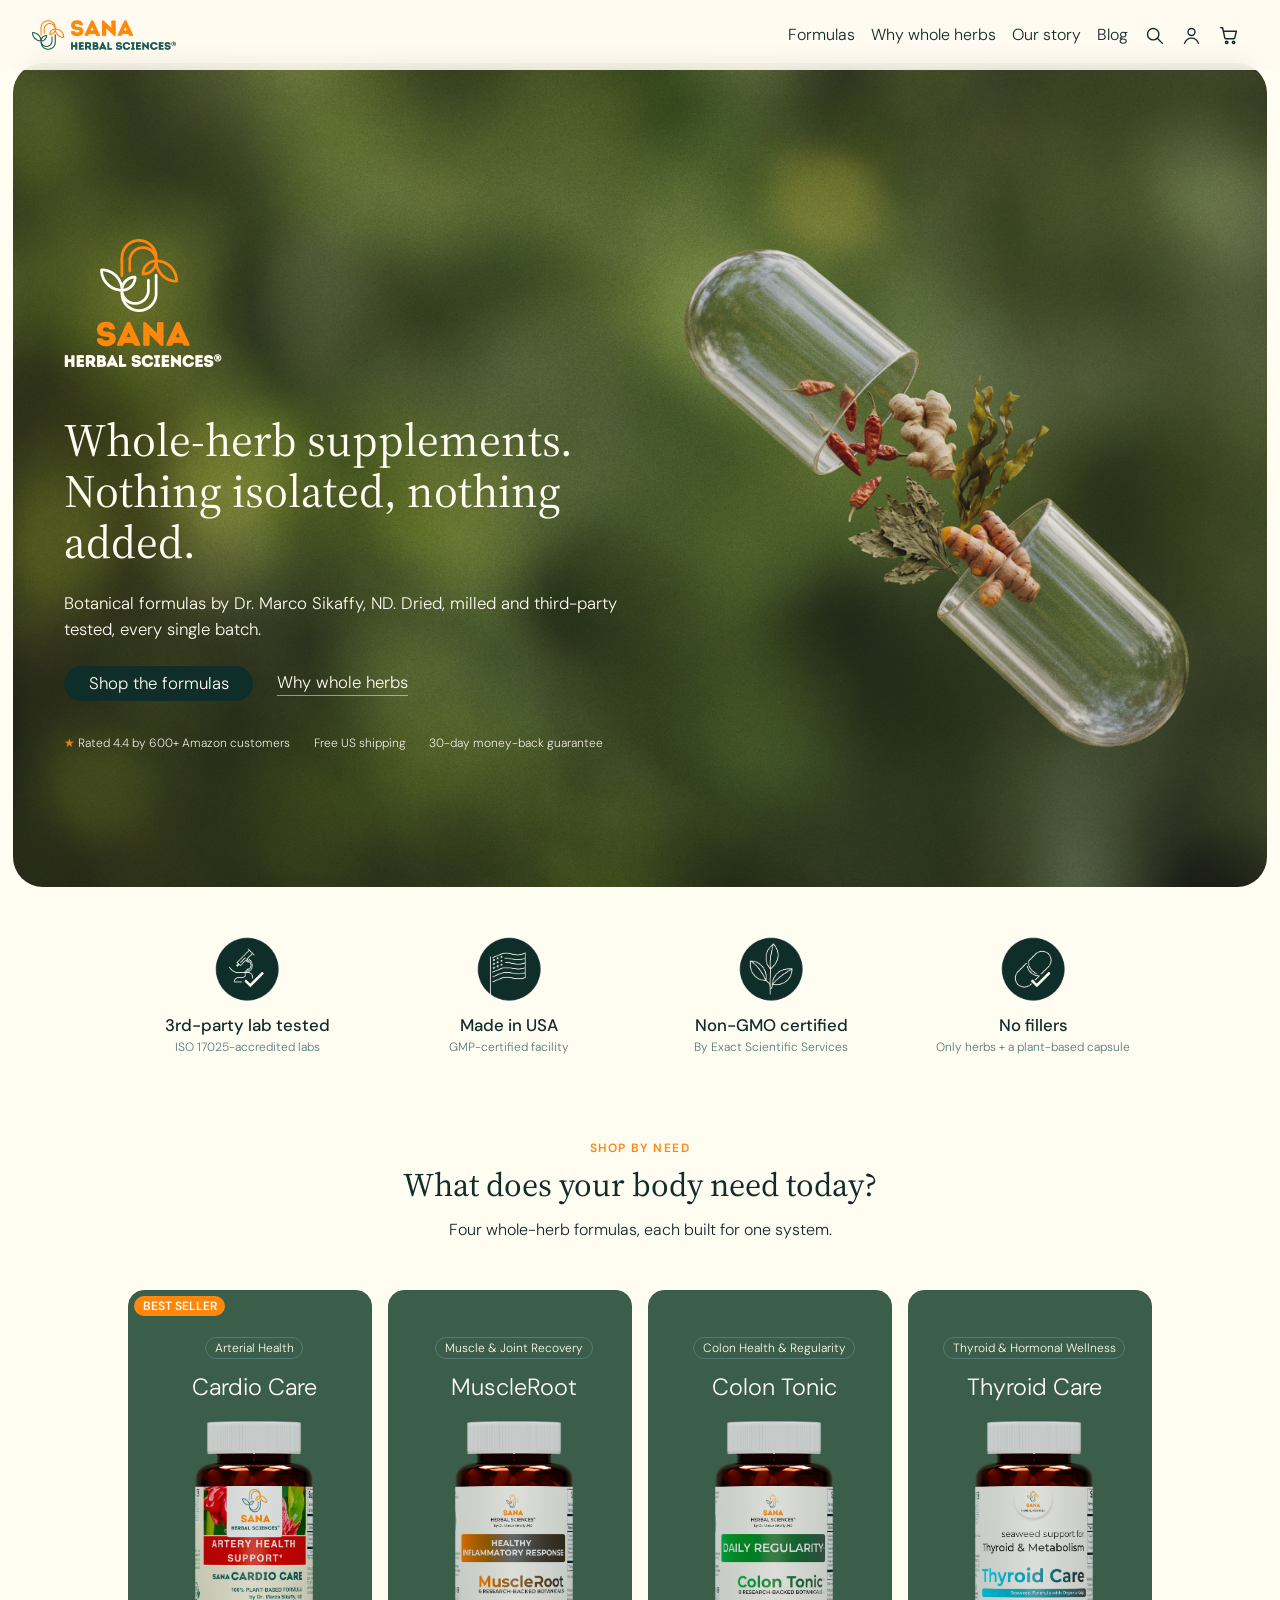
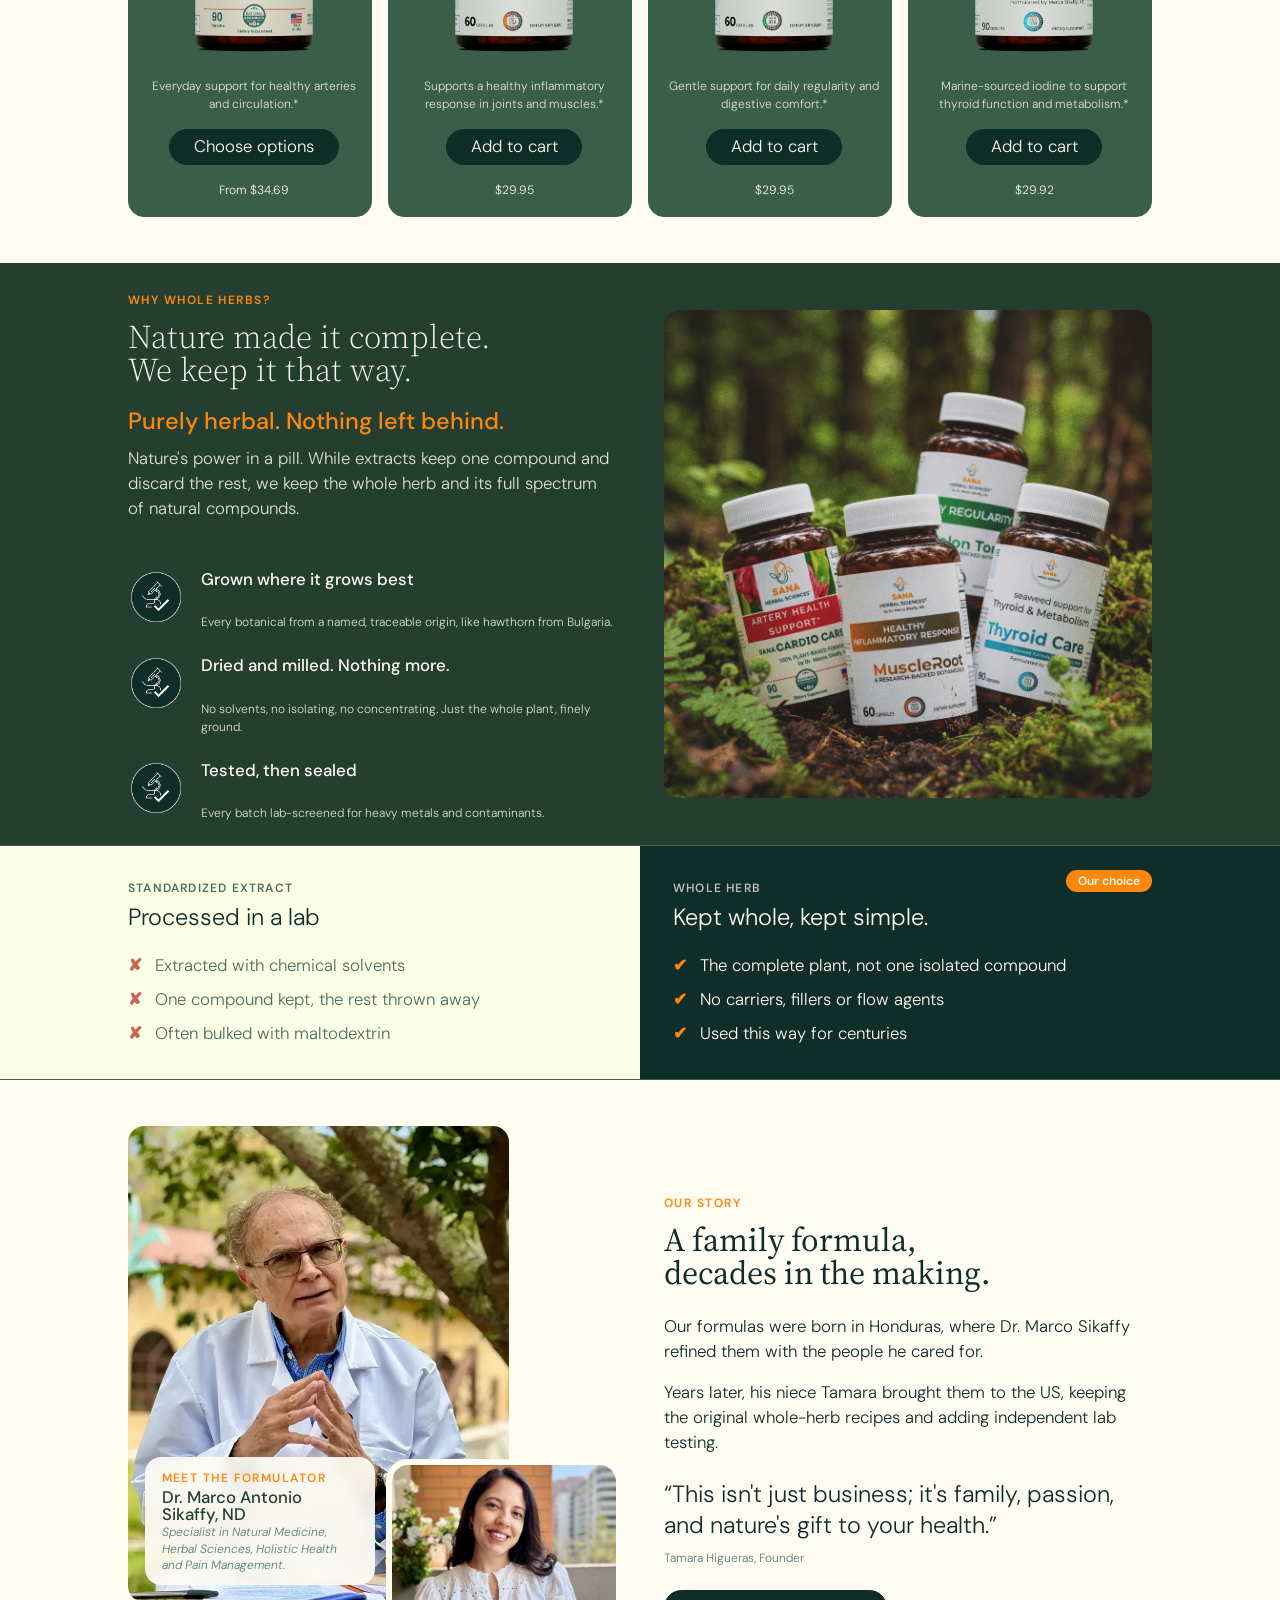
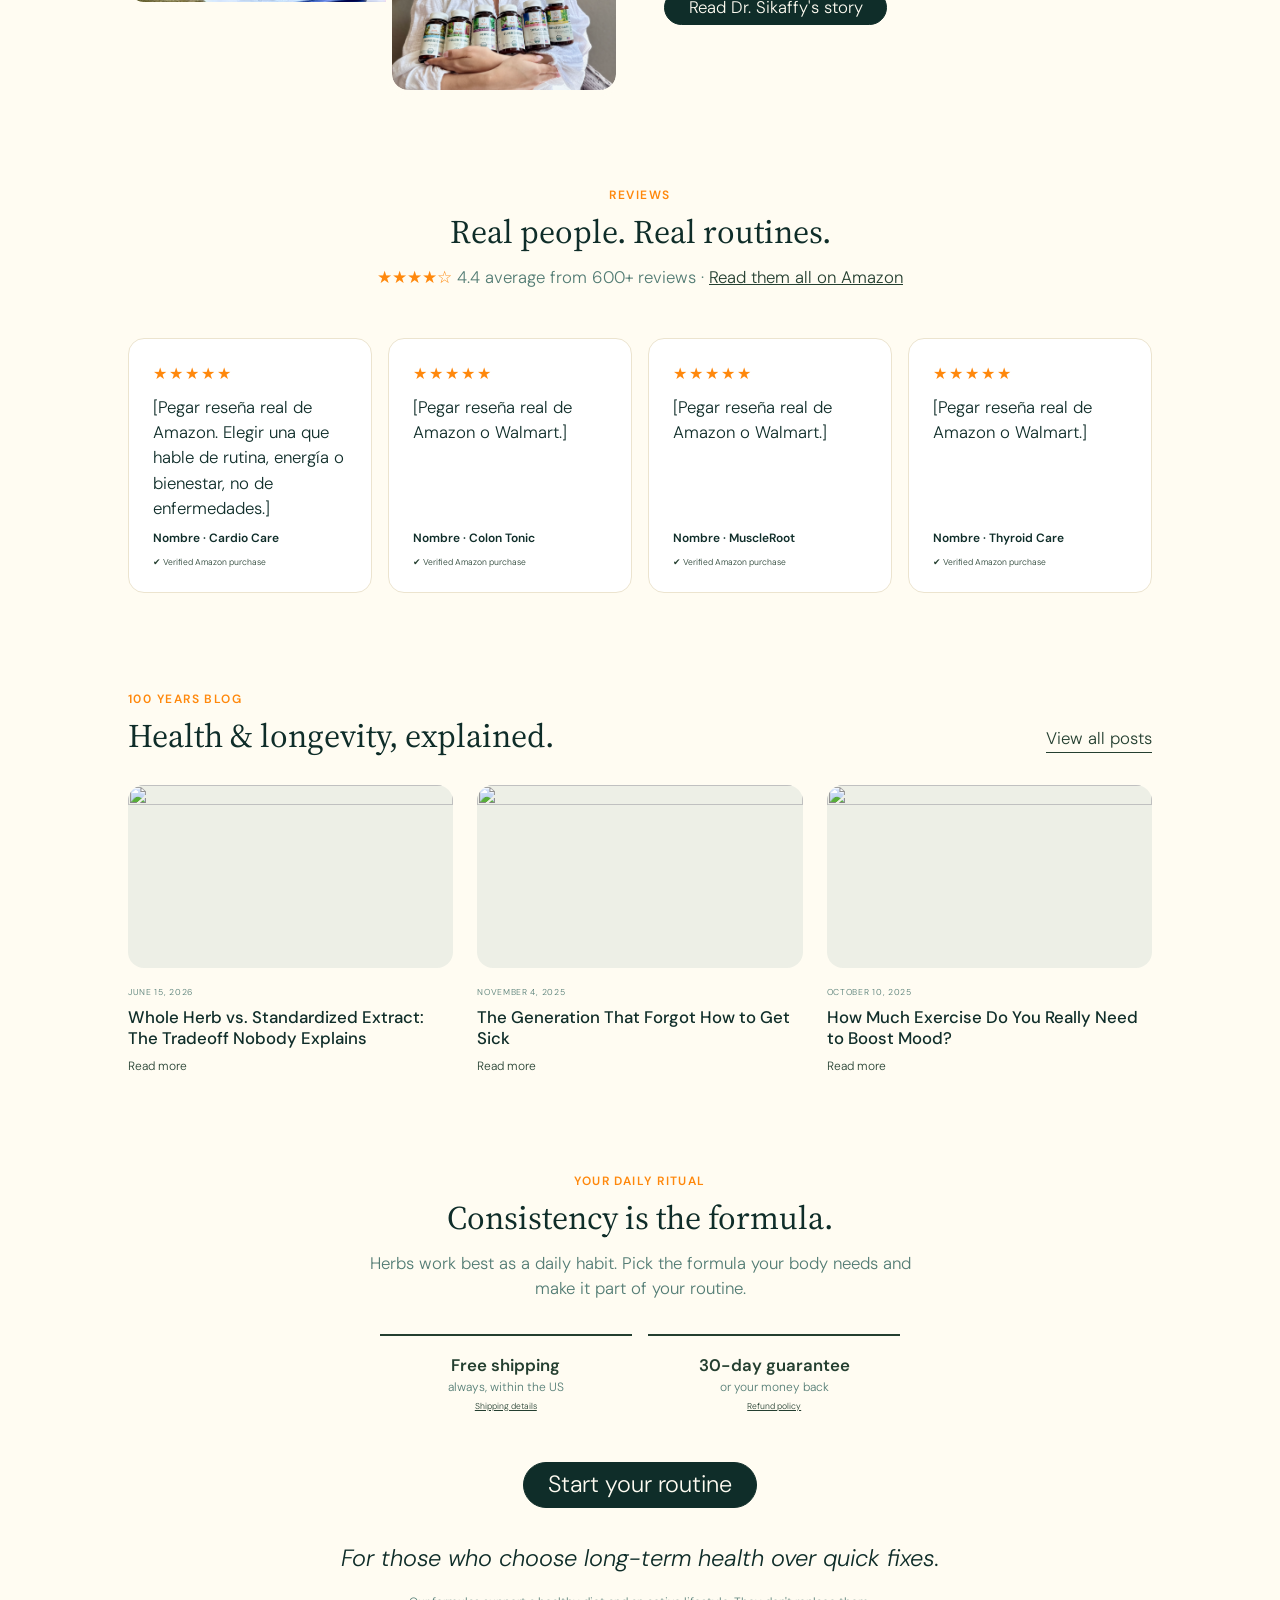
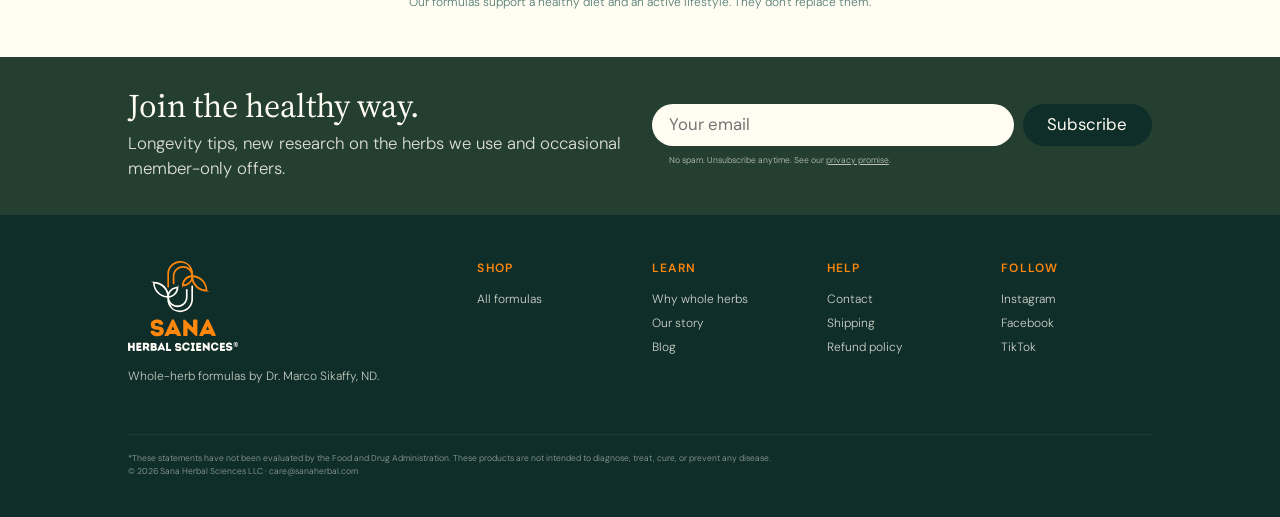
==== index.html @ 9c6b3a0d "Maqueta del home de Sana Herbal Sciences Co-Authored-By: Claude Opus 5.5 <noreply@anthropic.com>" ====
<!doctype html>
<html lang="en">
  <head>
    <meta charset="utf-8" />
    <meta name="viewport" content="width=device-width, initial-scale=1" />
    <title>Sana Herbal Sciences | Whole-Herb Supplements by Dr. Marco Sikaffy</title>
    <meta name="description" content="Whole-herb supplements by Dr. Marco Sikaffy, ND. Dried, milled and third-party tested every batch. No fillers, no extracts." />
    <link
      href="https://cdn.jsdelivr.net/npm/bootstrap@5.3.3/dist/css/bootstrap.min.css"
      rel="stylesheet"
    />
    <link rel="stylesheet" href="style.css" />
  </head>
  <body>
    <!-- ===== NAV: marca + menú real + carrito ===== -->
    <nav class="navbar fixed-top navbar-expand-lg nav2">
      <div class="container-fluid">
        <a class="navbar-brand nav2-brand" href="#"><img width="526" height="112" src="img/logo-nav.webp" alt="Sana Herbal Sciences" /></a>
        <button
          class="navbar-toggler"
          type="button"
          data-bs-toggle="collapse"
          data-bs-target="#navbarContent"
          aria-controls="navbarContent"
          aria-expanded="false"
          aria-label="Toggle navigation"
        >
          <span class="navbar-toggler-icon"></span>
        </button>
        <div class="collapse navbar-collapse" id="navbarContent">
          <ul class="navbar-nav ms-auto mb-2 mb-lg-0 align-items-lg-center">
            <li class="nav-item"><a class="nav-link" href="#formulas">Formulas</a></li>
            <li class="nav-item"><a class="nav-link" href="#why-whole-herbs">Why whole herbs</a></li>
            <li class="nav-item"><a class="nav-link" href="#our-story">Our story</a></li>
            <li class="nav-item"><a class="nav-link" href="https://sanaherbal.com/blogs/100years">Blog</a></li>
            <li class="nav-item">
              <a class="nav-link nav2-cart" href="https://sanaherbal.com/search" aria-label="Search">
                <svg viewBox="0 0 24 24" width="21" height="21" fill="none" stroke="currentColor" stroke-width="1.6" stroke-linecap="round" aria-hidden="true"><circle cx="10.5" cy="10.5" r="6.5"/><path d="M15.5 15.5 21 21"/></svg>
              </a>
            </li>
            <li class="nav-item">
              <a class="nav-link nav2-cart" href="https://sanaherbal.com/customer_authentication/redirect?locale=en&amp;region_country=US" aria-label="Account">
                <svg viewBox="0 0 24 24" width="21" height="21" fill="none" stroke="currentColor" stroke-width="1.6" stroke-linecap="round" aria-hidden="true"><circle cx="12" cy="8" r="4"/><path d="M4 21c1.5-4 4.5-6 8-6s6.5 2 8 6"/></svg>
              </a>
            </li>
            <li class="nav-item">
              <a class="nav-link nav2-cart" href="#" aria-label="Cart">
                <svg viewBox="0 0 24 24" width="22" height="22" fill="none" stroke="currentColor" stroke-width="1.6" stroke-linecap="round" stroke-linejoin="round" aria-hidden="true"><path d="M3 4h2l2.4 11.2a1 1 0 0 0 1 .8h8.9a1 1 0 0 0 1-.8L20 8H6.2"/><circle cx="9.5" cy="20" r="1.3"/><circle cx="17" cy="20" r="1.3"/></svg>
              </a>
            </li>
          </ul>
        </div>
      </div>
    </nav>

    <main>
      <!-- ===== HERO ===== -->
      <header>
        <div class="content" style="background-image: url('img/hero.png');background-size: cover; background-position: center; display: flex; align-items: center;">
        <div class="container-fluid">
       <div class="row align-items-center">
        <div class="col-lg-6 my-5">
          <img width="158" height="128" src="img/logo.webp" alt="Sana Herbal Sciences" class="img-fluid mb-5" />
            <h1 class="mb-4">
              Whole-herb supplements.<br />Nothing isolated, nothing added.
            </h1>
            <p class="mb-4">Botanical formulas by Dr. Marco Sikaffy, ND. Dried, milled and third-party tested, every single batch.</p>
            <div class="hero2-ctas">
              <a class="btn-sana" href="#formulas">Shop the formulas</a>
              <a class="hero2-link" href="#why-whole-herbs">Why whole herbs</a>
            </div>
            <ul class="hero2-trust">
              <li><span class="hero2-stars">★</span> Rated 4.4 by 600+ Amazon customers</li>
              <li>Free US shipping</li>
              <li>30-day money-back guarantee</li>
            </ul>
        </div>
                <div class="col-lg-6">
                  <img width="1362" height="1338" src="img/pill-hero.png" alt="Open capsule with whole herbs" class="img-fluid img-pill" />
                </div>
            </div></div></div>
      </header>

      <!-- ===== FRANJA DE SELLOS ===== -->
      <section class="trust2">
        <div class="container-fluid">
          <div class="row row-cols-2 row-cols-md-4 g-4 text-center">
            <div class="col">
              <img width="191" height="191" src="img/labtested.webp" alt="" class="trust2-icon" />
              <h3>3rd-party lab tested</h3>
              <p>ISO 17025-accredited labs</p>
            </div>
            <div class="col">
              <img width="191" height="191" src="img/usamade.webp" alt="" class="trust2-icon" />
              <h3>Made in USA</h3>
              <p>GMP-certified facility</p>
            </div>
            <div class="col">
              <img width="191" height="191" src="img/gmofree.webp" alt="" class="trust2-icon" />
              <h3>Non-GMO certified</h3>
              <p>By Exact Scientific Services</p>
            </div>
            <div class="col">
                          <img width="191" height="191" src="img/pill.webp" alt="" class="trust2-icon" />

              <h3>No fillers</h3>
              <p>Only herbs + a plant-based capsule</p>
            </div>
          </div>
        </div>
      </section>

      <!-- ===== PRODUCTOS ===== -->
      <section class="py-xl" id="formulas">
        <div class="container-fluid">
          <div class="text-center mb-5">
          <span class="needs-eyebrow">Shop by need</span>
          <h2 class="text-center mb-3" style="max-width:800px;margin:auto;">
          What does your body need today?
          </h2>
            <p>Four whole-herb formulas, each built for one system.</p>
          </div>
            <div class="row row-cols-xl-4 row-cols-lg-3 row-cols-md-2 row-cols-1 g-3">
            <div class="col">
              <div class="sana-card card2">
                <div class="product-tag">BEST SELLER</div>
                <span class="category-tag">Arterial Health</span>
                <h3><a class="card2-title" href="#">Cardio Care</a></h3>
                <div class="product-imgs">
                  <img width="1350" height="1350" class="product-img img-main" src="img/cardiocare2.png" alt="Sana Cardio Care bottle" />
                  <img width="1350" height="1350" class="product-img img-hover" src="img/ingredients.webp" alt="Cardio Care ingredients: hawthorn, arjuna, ginger and cayenne" />
                </div>
                <p class="card2-benefit">Everyday support for healthy arteries and circulation.*</p>
                <a class="btn-sana" href="#">Choose options</a>
                <span class="price">From $34.69</span>
              </div>
            </div>
            <div class="col">
              <div class="sana-card card2">
                <span class="category-tag">Muscle &amp; Joint Recovery</span>
                <h3><a class="card2-title" href="#">MuscleRoot</a></h3>
                <div class="product-imgs">
                  <img width="1350" height="1350" class="product-img img-main" src="img/muscleroot.png" alt="Sana MuscleRoot bottle" />
                  <img width="3000" height="3000" class="product-img img-hover" src="img/muscleroot-ingredients.jpg" alt="MuscleRoot ingredients" />
                </div>
                <p class="card2-benefit">Supports a healthy inflammatory response in joints and muscles.*</p>
                <a class="btn-sana" href="#">Add to cart</a>
                <span class="price">$29.95</span>
              </div>
            </div>
            <div class="col">
              <div class="sana-card card2">
                <span class="category-tag">Colon Health &amp; Regularity</span>
                <h3><a class="card2-title" href="#">Colon Tonic</a></h3>
                <div class="product-imgs">
                  <img width="1350" height="1350" class="product-img img-main" src="img/colontonic.png" alt="Sana Colon Tonic bottle" />
                  <img width="3000" height="3000" class="product-img img-hover" src="img/colontonic-ingredients.jpg" alt="Colon Tonic ingredients" />
                </div>
                <p class="card2-benefit">Gentle support for daily regularity and digestive comfort.*</p>
                <a class="btn-sana" href="#">Add to cart</a>
                <span class="price">$29.95</span>
              </div>
            </div>
            <div class="col">
              <div class="sana-card card2">
                <span class="category-tag">Thyroid &amp; Hormonal Wellness</span>
                <h3><a class="card2-title" href="#">Thyroid Care</a></h3>
                <div class="product-imgs">
                  <img width="1350" height="1350" class="product-img img-main" src="img/thyroidcare.png" alt="Sana Thyroid Care bottle" />
                  <img width="3000" height="3000" class="product-img img-hover" src="img/thyroidcare-ingredients.png" alt="Thyroid Care ingredients: kelp, bladderwrack and dulse" />
                </div>
                <p class="card2-benefit">Marine-sourced iodine to support thyroid function and metabolism.*</p>
                <a class="btn-sana" href="#">Add to cart</a>
                <span class="price">$29.92</span>
              </div>
            </div>
          </div>
        </div>
      </section>


      <!-- ===== WHY WHOLE HERBS: texto + pasos + foto, y comparativa extracto / planta entera ===== -->
      <section class="whydark py-md">
        <div class="container-fluid">
          <div class="row g-5 align-items-center">
            <div class="col-lg-6">
              <span class="needs-eyebrow">Why whole herbs?</span>
              <h2 class="whydark-title">Nature made it complete.<br />We keep it that way.</h2>
              <h3 class="whydark-lead">Purely herbal. Nothing left behind.</h3>
              <p class="whydark-p">Nature's power in a pill. While extracts keep one compound and discard the rest, we keep the whole herb and its full spectrum of natural compounds.</p>
                <div class="row row-cols-1 row-cols-md-3 row-cols-lg-1 row-cols-xxl-3 g-4 mt-4 why-steps">
                  <div class="col">
                    <div class="why-step">
                      <img width="191" height="191" src="img/labtested.webp" alt="" class="trust2-icon" />
                      <div>
                        <h4 class="mb-4">Grown where it grows best</h4>
                        <p>Every botanical from a named, traceable origin, like hawthorn from Bulgaria.</p>
                      </div>
                    </div>
                  </div>
                  <div class="col">
                    <div class="why-step">
                      <img width="191" height="191" src="img/labtested.webp" alt="" class="trust2-icon" />
                      <div>
                        <h4 class="mb-4">Dried and milled. Nothing more.</h4>
                        <p>No solvents, no isolating, no concentrating. Just the whole plant, finely ground.</p>
                      </div>
                    </div>
                  </div>
                  <div class="col">
                    <div class="why-step">
                      <img width="191" height="191" src="img/labtested.webp" alt="" class="trust2-icon" />
                      <div>
                        <h4 class="mb-4">Tested, then sealed</h4>
                        <p>Every batch lab-screened for heavy metals and contaminants.</p>
                      </div>
                    </div>
                  </div>
                </div>
            </div>
            <div class="col-lg-6">
              <img width="2048" height="2048" src="img/productos.png" alt="Sana Cardio Care, MuscleRoot, Colon Tonic and Thyroid Care on a mossy forest log" class="whydark-img" loading="lazy" />
            </div>
          </div>
        </div>
      </section>
      <section class="compare py-0">
      <div class="container-fluid p-0">
        <div class="row g-0">
        
<div class="col-md-6 p-izq">
  <span class="why2-kicker">Standardized extract</span>
  <h3 class="mb-4">Processed in a lab</h3>
  <ul class="why2-list">
    <li class="con">Extracted with chemical solvents</li>
    <li class="con">One compound kept, the rest thrown away</li>
    <li class="con">Often bulked with maltodextrin</li>
  </ul>
</div>
  <div class="col-md-6 p-der">
    <span class="why2-badge">Our choice</span>
    <span class="why2-kicker">Whole herb</span>
    <h3 class="mb-4">Kept whole, kept simple.</h3>
    <ul class="why2-list">
      <li class="pro">The complete plant, not one isolated compound</li>
      <li class="pro">No carriers, fillers or flow agents</li>
      <li class="pro">Used this way for centuries</li>
    </ul>
  </div>
        </div>
      </div>
      </section>
      <!-- ===== /WHY WHOLE HERBS ===== -->

      <!-- ===== NUESTRA HISTORIA ===== -->
      <section class="story2 py-xl" id="our-story">
        <div class="container-fluid">
          <div class="row g-5 align-items-center">
            <div class="col-lg-6">
              <div class="story2-media">
                <div class="story2-photos">
                <div class="story2-ph story2-ph-main"><img width="1060" height="1060" src="img/dr-sikaffy.png" alt="Dr. Marco Sikaffy" loading="lazy" /></div>
                <div class="story2-ph story2-ph-small"><img width="1200" height="1031" src="img/tamara.png" alt="Tamara Higueras, founder of Sana Herbal Sciences" loading="lazy" /></div>
                </div>
                <!-- Tarjeta del formulador: rescatada del bloque "TRUST" del sitio actual, ajustada (sin NGM/homotoxicología, ND, "decades") -->
                <div class="story2-doc">
                <span class="story2-doc-kicker">Meet the formulator</span>
                <h3>Dr. Marco Antonio Sikaffy, ND</h3>
                <p class="story2-doc-spec">Specialist in Natural Medicine, Herbal Sciences, Holistic Health and Pain Management.</p>
                </div>
              </div>
            </div>
            <div class="col-lg-6">
              <span class="needs-eyebrow">Our story</span>
              <h2>A family formula,<br />decades in the making.</h2>
              <p class="story2-p">Our formulas were born in Honduras, where Dr. Marco Sikaffy refined them with the people he cared for.</p>
              <p class="story2-p">Years later, his niece Tamara brought them to the US, keeping the original whole-herb recipes and adding independent lab testing.</p>
              <figure class="story2-quote">
                <blockquote>“This isn't just business; it's family, passion, and nature's gift to your health.”</blockquote>
                <figcaption>Tamara Higueras, Founder</figcaption>
              </figure>
              <a class="btn-sana" href="#">Read Dr. Sikaffy's story</a>
            </div>
          </div>
        </div>
      </section>

      <!-- ===== TESTIMONIOS: reseñas reales de Amazon cargadas a mano. Criterios: texto sin editar (si se acorta, usar …), nombre tal como aparece en Amazon, enlace a la reseña original, elegir reseñas sobre rutina/bienestar (no enfermedades). NO marcar con schema Review. ===== -->
      <section class="reviews2 py-xl">
        <div class="container-fluid">
          <div class="text-center mb-5">
            <span class="needs-eyebrow">Reviews</span>
            <h2 class="mb-3">Real people. Real routines.</h2>
            <p class="reviews2-sum"><span class="hero2-stars">★★★★☆</span> 4.4 average from 600+ reviews · <a href="https://www.amazon.com/stores/SanaHerbalSciences/page/93976724-329B-4143-9731-EB94DC747789" target="_blank" rel="noopener">Read them all on Amazon</a></p>
          </div>
          <div class="row g-3">
            <div class="col-md-6 col-lg-3">
              <div class="review2">
                <span class="review2-stars">★★★★★</span>
                <p class="review2-text">[Pegar reseña real de Amazon. Elegir una que hable de rutina, energía o bienestar, no de enfermedades.]</p>
                <span class="review2-who">Nombre · Cardio Care</span>
                <a class="review2-ver" href="https://www.amazon.com/gp/customer-reviews/ID_DE_LA_RESENA" target="_blank" rel="noopener">✔ Verified Amazon purchase</a>
              </div>
            </div>
            <div class="col-md-6 col-lg-3">
              <div class="review2">
                <span class="review2-stars">★★★★★</span>
                <p class="review2-text">[Pegar reseña real de Amazon o Walmart.]</p>
                <span class="review2-who">Nombre · Colon Tonic</span>
                <a class="review2-ver" href="https://www.amazon.com/gp/customer-reviews/ID_DE_LA_RESENA" target="_blank" rel="noopener">✔ Verified Amazon purchase</a>
              </div>
            </div>
            <div class="col-md-6 col-lg-3">
              <div class="review2">
                <span class="review2-stars">★★★★★</span>
                <p class="review2-text">[Pegar reseña real de Amazon o Walmart.]</p>
                <span class="review2-who">Nombre · MuscleRoot</span>
                <a class="review2-ver" href="https://www.amazon.com/gp/customer-reviews/ID_DE_LA_RESENA" target="_blank" rel="noopener">✔ Verified Amazon purchase</a>
              </div>
            </div>
            <div class="col-md-6 col-lg-3">
              <div class="review2">
                <span class="review2-stars">★★★★★</span>
                <p class="review2-text">[Pegar reseña real de Amazon o Walmart.]</p>
                <span class="review2-who">Nombre · Thyroid Care</span>
                <a class="review2-ver" href="https://www.amazon.com/gp/customer-reviews/ID_DE_LA_RESENA" target="_blank" rel="noopener">✔ Verified Amazon purchase</a>
              </div>
            </div>
          </div>
        </div>
      </section>

      <!-- ===== BLOG: 100 Years (rescatado del home actual) ===== -->
      <section class="blog2 py-xl">
        <div class="container-fluid">
          <div class="blog2-head">
            <div>
              <span class="needs-eyebrow">100 Years Blog</span>
              <h2 class="mb-0">Health &amp; longevity, explained.</h2>
            </div>
            <a class="blog2-all" href="https://sanaherbal.com/blogs/100years">View all posts</a>
          </div>
          <div class="row g-4">
            <div class="col-md-4">
              <a class="blog2-post" href="https://sanaherbal.com/blogs/100years/whole-herb-vs-standardized-extract-the-tradeoff-nobody-explains">
                <img width="800" height="415" src="https://sanaherbal.com/cdn/shop/articles/Blog_1.jpg?v=1781547437&amp;width=800" alt="" loading="lazy" />
                <span class="blog2-date">June 15, 2026</span>
                <h3>Whole Herb vs. Standardized Extract: The Tradeoff Nobody Explains</h3>
                <span class="blog2-more">Read more</span>
              </a>
            </div>
            <div class="col-md-4">
              <a class="blog2-post" href="https://sanaherbal.com/blogs/100years/the-generation-that-forgot-how-to-get-sick">
                <img width="800" height="415" src="https://sanaherbal.com/cdn/shop/articles/Blog_3_1_7a3d3f7a-1913-4e1b-87b0-a43ebac6f991.png?v=1762267478&amp;width=800" alt="" loading="lazy" />
                <span class="blog2-date">November 4, 2025</span>
                <h3>The Generation That Forgot How to Get Sick</h3>
                <span class="blog2-more">Read more</span>
              </a>
            </div>
            <div class="col-md-4">
              <a class="blog2-post" href="https://sanaherbal.com/blogs/100years/how-much-exercise-do-you-really-need-to-boost-mood">
                <img width="800" height="415" src="https://sanaherbal.com/cdn/shop/articles/Blog_1.png?v=1760114252&amp;width=800" alt="" loading="lazy" />
                <span class="blog2-date">October 10, 2025</span>
                <h3>How Much Exercise Do You Really Need to Boost Mood?</h3>
                <span class="blog2-more">Read more</span>
              </a>
            </div>
          </div>
        </div>
      </section>

      <!-- ===== CIERRE: envío + garantía con enlaces a políticas + mensaje "complemento, no reemplazo" ===== -->
      <section class="close2 py-xl">
        <div class="container-fluid text-center">
          <span class="needs-eyebrow">Your daily ritual</span>
          <h2 class="mb-3">Consistency is the formula.</h2>
          <p class="close2-sub">Herbs work best as a daily habit. Pick the formula your body needs and make it part of your routine.</p>
          <ul class="close2-perks">
            <li><strong>Free shipping</strong><span>always, within the US</span><a href="https://sanaherbal.com/pages/delivery">Shipping details</a></li>
            <li><strong>30-day guarantee</strong><span>or your money back</span><a href="https://sanaherbal.com/policies/refund-policy">Refund policy</a></li>
          </ul>
          <a class="btn-sana close2-btn" href="#formulas">Start your routine</a>
          <p class="close2-sign">For those who choose long-term health over quick fixes.</p>
          <p class="close2-note">Our formulas support a healthy diet and an active lifestyle. They don't replace them.</p>
        </div>
      </section>

      <!-- ===== NEWSLETTER (rescatado del home actual; conectar a Klaviyo al implementar) ===== -->
      <section class="news2">
        <div class="container-fluid">
          <div class="row g-4 align-items-center">
            <div class="col-lg-6">
              <h2 class="news2-title">Join the healthy way.</h2>
              <p class="news2-sub">Longevity tips, new research on the herbs we use and occasional member-only offers.</p>
            </div>
            <div class="col-lg-6">
              <form class="news2-form" action="#" onsubmit="return false;">
                <label for="news2-email" class="visually-hidden">Email</label>
                <input id="news2-email" type="email" placeholder="Your email" autocomplete="email" required />
                <button type="submit" class="btn-sana">Subscribe</button>
              </form>
              <p class="news2-legal">No spam. Unsubscribe anytime. See our <a href="https://sanaherbal.com/pages/privacy-promise">privacy promise</a>.</p>
            </div>
          </div>
        </div>
      </section>
    </main>

    <!-- ===== FOOTER ===== -->
    <footer class="foot2">
      <div class="container-fluid">
        <div class="row g-4">
          <div class="col-lg-4">
            <img width="156" height="128" src="img/logo-white.svg" alt="Sana Herbal Sciences" class="foot2-logo" />
            <p>Whole-herb formulas by Dr. Marco Sikaffy, ND.</p>
          </div>
          <div class="col-6 col-lg-2">
            <h4>Shop</h4>
            <a href="#formulas">All formulas</a>
          </div>
          <div class="col-6 col-lg-2">
            <h4>Learn</h4>
            <a href="#why-whole-herbs">Why whole herbs</a>
            <a href="#our-story">Our story</a>
            <a href="https://sanaherbal.com/blogs/100years">Blog</a>
          </div>
          <div class="col-6 col-lg-2">
            <h4>Help</h4>
            <a href="https://sanaherbal.com/pages/contact">Contact</a>
            <a href="https://sanaherbal.com/pages/delivery">Shipping</a>
            <a href="https://sanaherbal.com/policies/refund-policy">Refund policy</a>
          </div>
          <div class="col-6 col-lg-2">
            <h4>Follow</h4>
            <a href="https://www.instagram.com/sana.herbs">Instagram</a>
            <a href="https://www.facebook.com/people/Sana-Herbal/61557239301948/">Facebook</a>
            <a href="https://www.tiktok.com/@sana.herbs">TikTok</a>
          </div>
        </div>
        <p class="foot2-legal">*These statements have not been evaluated by the Food and Drug Administration. These products are not intended to diagnose, treat, cure, or prevent any disease.<br />© 2026 Sana Herbal Sciences LLC · care@sanaherbal.com</p>
      </div>
    </footer>

    <script src="https://cdn.jsdelivr.net/npm/bootstrap@5.3.3/dist/js/bootstrap.bundle.min.js"></script>
  </body>
</html>
---- style.css ----
@import url("https://fonts.googleapis.com/css2?family=DM+Sans:ital,opsz,wght@0,9..40,100..1000;1,9..40,100..1000&display=swap");
@import url('https://fonts.googleapis.com/css2?family=Source+Serif+4:ital,opsz,wght@0,8..60,200..900;1,8..60,200..900&display=swap');
:root {
  --main: #243f30;
  --mid: #537c74;
  --mid2: #3a5e4a;
  --mid3: #33695e;
  --dark: #0f2d29;
  --light: #fffcf2;
  --cream: #fffcf2;
  --accent: #ff880c;
  --ratio: 1.4;
  /* Tamaño mínimo asegurado */
  --sm: clamp(12px, 0.8vw, 18px);
  /* ~11.46px */

  /* Pasos ascendentes multiplicando por la proporción áurea */

  --xs: calc(var(--sm) / var(--ratio));
  /* ~1.159rem (~18.5px) */
  --xxs: calc(var(--xs) / var(--ratio));
  /* ~1.159rem (~18.5px) */

  --md: calc(var(--sm) * var(--ratio));
  /* ~1.159rem (~18.5px) */
  --lg: calc(var(--md) * var(--ratio));
  /* ~1.875rem (~30px)   */
  --xl: calc(var(--lg) * var(--ratio));
  /* ~3.034rem (~48.5px) */
  --xxl: calc(var(--xl) * var(--ratio));
  /* ~3.034rem (~48.5px) */
  --xlg: calc(var(--xxl) * var(--ratio));
  /* ~3.034rem (~48.5px) */
  --brd-radius: 1rem;
}
body {
  font-family: "DM Sans", sans-serif;
  background-color: var(--cream);
  color: var(--dark);
  font-weight: 300;
}
header {
  min-height: 100vh;
  padding:clamp(10px, 1vw, 500px);
  color: var(--light) !important;
  border-radius: 40px;
  display: flex;
  flex-direction: column;
}
header .content {
  border-radius:30px;
  display: flex;
  /* 2. flex: 1 obliga a .content a tomar todo el alto restante */
    flex: 1;
  height: 100%;
  margin-top:50px;
}
header .container-fluid {
  padding: clamp(10px, 4vw, 500px);
  padding-bottom:10px;
}
header p {
  font-size: var(--md);
}
header .img-pill {
  width: 100%;
  max-height: 70vh;
  object-fit: contain;
}
h1 {
  font-size: var(--xxl);
  line-height: 1.1;
  font-family: "Source Serif 4", serif;
  font-weight: 400;
}
h2 {
  font-size: var(--xl);
  font-weight: 400;
  font-family: "Source Serif 4", serif;
  line-height: 1;
  margin-bottom: var(--lg);
}
h3 {
  font-size: var(--lg);
  font-weight: 300;
  line-height: 1;
}
section .container-fluid {
  padding-left: clamp(10px, 10vw, 500px);
  padding-right: clamp(10px, 10vw, 500px);
}
.sana-card {
  background-color: var(--mid2);
  color: var(--light);
  border-radius: var(--brd-radius);
  min-height: 100px;
  padding: var(--xxl) 0px var(--md) 0px;
  display: grid;
  align-items: center;
  text-align: center;
  gap: var(--md);
  font-weight: 300 !important;
  position: relative;
  transition: all ease 200ms;
  border: var(--mid2) solid 1px;
}
.sana-card:hover {
  background-color: var(--main);
  transition: all ease 200ms;
  border: var(--mid) solid 1px;
  transform: scale(1.01 ) translateY(-2px);
}
.product-tag {
  position: absolute;
  top: 5px;
  font-size: 12px;
  font-weight: 600;
  left: 5px;
  background-color: var(--accent);
  color: var(--light);
  padding: 1px var(--xs);
  border-radius: var(--brd-radius);
}
.sana-card h3 {
  font-size: var(--lg);
  font-weight: 300 !important;
}
.category-tag {
  font-size: var(--sm);
  text-decoration: none;
  padding: 1px var(--xs);
  max-width: fit-content;
  margin: auto;
  display: inline-block;
  border: var(--mid) 1px solid;
  border-radius: 100px;
}
.btn-sana {
  font-size: var(--md);
  color: var(--light);
  text-decoration: none;
  background-color: var(--dark);
  padding: 4px var(--lg);
  display: inline-block;
  border: var(--dark) 1px solid;
  border-radius: 100px;
  transition: all ease 200ms;
}
.btn-sana:hover {
  background-color: transparent;
  border-color: var(--light);
  transition: all ease 200ms;
}
.sana-card .btn-sana {
  max-width: fit-content;
  margin: auto;
}
.price {
  font-size: var(--sm);
}
.product-imgs {
  position: relative;
  width: 250px;
  max-width: 100%;
  margin: calc(var(--sm) * -1) auto -2px auto;
  cursor: pointer;
}
.product-img {
  width: 100%;
  object-fit: contain;
  max-width: 100%;
  display: block;
  transition: opacity 0.3s ease-in-out;
}
.product-imgs .img-hover {
  position: absolute;
  top: 0;
  left: 0;
  width: 100%;
  height: 100%;
  opacity: 0;
}
.product-imgs:hover .img-hover {
  opacity: 1;
}
.product-imgs:hover .img-main {
  opacity: 1;
}
section {
  padding: var(--lg) 0px;
}
.py-xl {
  padding: var(--xxl) 0px;
}

/* Eyebrow (etiqueta naranja sobre los títulos de sección) */
.needs-eyebrow {
  display: inline-block;
  font-size: var(--sm);
  font-weight: 600;
  letter-spacing: 0.12em;
  text-transform: uppercase;
  color: var(--accent);
  margin-bottom: var(--sm);
}

/* =========================================================
   SECCIONES DEL HOME
   ========================================================= */
/* ----- NAV ----- */
.nav2 {
  background-color: rgba(255, 251, 241, 0.85);
  backdrop-filter: blur(10px);
  padding:15px 20px;
  padding-top:15px;
  -webkit-backdrop-filter: blur(10px);
}
.nav2-brand {
  display: inline-flex;
  align-items: center;
  padding: 0;
}
.nav2-brand img {
  height: clamp(28px, 2.4vw, 40px);
  width: auto;
  display: block;
}
.nav2 .nav-link {
  color: var(--dark);
}
.nav2 .nav-link:hover {
  color: var(--accent);
}
.nav2-cart {
  display: inline-flex;
  align-items: center;
}

/* ----- HERO ----- */
.hero2-ctas {
  display: flex;
  flex-wrap: wrap;
  align-items: center;
  gap: var(--lg);
}
.hero2-link {
  font-size: var(--md);
  color: var(--light);
  text-decoration: none;
  border-bottom: 1px solid rgba(255, 252, 245, 0.5);
}
.hero2-link:hover {
  color: var(--accent);
  border-color: var(--accent);
}
.hero2-trust {
  list-style: none;
  padding: 0;
  margin: var(--xl) 0 0 0;
  display: flex;
  flex-wrap: wrap;
  gap: var(--xs) var(--lg);
  font-size: var(--sm);
  row-gap: 6px;
  opacity: 0.9;
}
.hero2-stars {
  color: var(--accent);
}

/* ----- FRANJA DE SELLOS ----- */
.trust2 {
  padding: var(--xl) 0;
}
.trust2-icon {
  width: 72px;
  height: 72px;
  object-fit: contain;
  display: block;
  margin: 0 auto var(--sm) auto;
}
.trust2 h3 {
  font-size: var(--md);
  font-weight: 500;
  margin-bottom: 4px;
}
.trust2 p {
  font-size: var(--sm);
  color: var(--mid);
  margin: 0;
}

/* ----- PRODUCTOS ----- */
.card2 {
  text-decoration: none;
  height: 100%;
}
.card2:hover {
  color: var(--light);
}
.card2-benefit {
  font-size: var(--sm);
  margin: 0 var(--md);
  opacity: 0.85;
  min-height: 2.8em;
}
.card2 .img-hover {
  object-fit: cover;
  border-radius: var(--brd-radius);
}
.card2:hover .btn-sana {
  background-color: transparent;
  border-color: var(--light);
}
.why2-kicker {
  display: block;
  font-size: var(--sm);
  font-weight: 600;
  letter-spacing: 0.1em;
  text-transform: uppercase;
  opacity: 0.7;
  margin-bottom: var(--xs);
}
.why2-badge {
  position: absolute;
  top: var(--md);
  right: var(--md);
  font-size: 12px;
  font-weight: 600;
  background-color: var(--accent);
  color: var(--light);
  padding: 2px var(--sm);
  border-radius: 100px;
}
.why2-list {
  list-style: none;
  padding: 0;
  margin: 0;
  display: grid;
  gap: var(--xs);
  font-size: var(--md);
}
.why2-list li {
  position: relative;
  padding-left: 1.6em;
}
.why2-list li::before {
  position: absolute;
  left: 0;
  font-weight: 700;
}
.why2-list .pro::before {
  content: "✔";
  color: var(--accent);
}
.why2-list .con {
  opacity: 0.7;
}
.why2-list .con::before {
  content: "✘";
  color: #b3261e;
}

/* ----- NUESTRA HISTORIA ----- */
.story2 {
  background-color: var(--cream);
}
.story2-photos {
  position: relative;
  padding-bottom: 18%;
}
.story2-ph-main {
  aspect-ratio: 4 / 5;
  width: 78%;
}
.story2-p {
  font-size: var(--md);
  max-width: 540px;
}
.story2-quote {
  margin: var(--lg) 0;
}
.story2-quote blockquote {
  font-size: var(--lg);
  font-weight: 300;
  line-height: 1.3;
  margin-bottom: var(--xs);
}
.story2-quote figcaption {
  font-size: var(--sm);
  color: var(--mid);
}
.story2 .btn-sana:hover,
.close2 .btn-sana:hover {
  color: var(--dark);
  border-color: var(--dark);
}

/* ----- TESTIMONIOS ----- */
.reviews2 {
  background-color: var(--light);
}
.reviews2-sum {
  font-size: var(--md);
  color: var(--mid);
}
.review2 {
  height: 100%;
  display: flex;
  flex-direction: column;
  gap: var(--xs);
  padding: var(--lg);
  border-radius: var(--brd-radius);
  background-color: #fff;
  border: 1px solid #ece4cf;
}
.review2-stars {
  color: var(--accent);
  letter-spacing: 2px;
}
.review2-text {
  font-size: var(--md);
  flex: 1;
  margin: 0;
}
.review2-who {
  font-size: var(--sm);
  font-weight: 600;
}
.review2-ver {
  font-size: var(--xs);
  color: var(--main);
}

/* ----- CIERRE ----- */
.close2 {
  background-color: var(--cream);
}
.close2-sub {
  font-size: var(--md);
  max-width: 560px;
  margin: 0 auto var(--xl) auto;
  color: var(--mid);
}
.close2-perks li {
  display: flex;
  flex-direction: column;
  padding: var(--md);
  border-top: 2px solid var(--main);
}
.close2-perks strong {
  font-size: var(--md);
  font-weight: 600;
  color: var(--main);
}
.close2-perks span {
  font-size: var(--sm);
  color: var(--mid);
}
.close2-btn {
  font-size: var(--lg);
}
.close2-sign {
  margin-top: var(--xl);
  font-size: var(--lg);
  font-style: italic;
  font-weight: 300;
}

/* ----- FOOTER ----- */
.foot2 {
  background-color: var(--dark);
  color: var(--light);
  padding: var(--xxl) 0 var(--lg) 0;
}
.foot2 .container-fluid {
  padding-left: clamp(10px, 10vw, 500px);
  padding-right: clamp(10px, 10vw, 500px);
}
.foot2 p {
  font-size: var(--sm);
  opacity: 0.75;
}
.foot2 h4 {
  font-size: var(--sm);
  font-weight: 600;
  letter-spacing: 0.1em;
  text-transform: uppercase;
  color: var(--accent);
  margin-bottom: var(--sm);
}
.foot2 a {
  display: block;
  font-size: var(--sm);
  color: var(--light);
  text-decoration: none;
  opacity: 0.8;
  padding: 3px 0;
}
.foot2 a:hover {
  opacity: 1;
  color: var(--accent);
}
.foot2-legal {
  margin-top: var(--xl);
  padding-top: var(--md);
  border-top: 1px solid rgba(255, 252, 245, 0.12);
  font-size: var(--xs) !important;
  opacity: 0.55 !important;
}

/* ----- Enlaces a Amazon (reseñas) ----- */
.card2-title {
  color: inherit;
  text-decoration: none;
}
.card2-title:hover {
  color: var(--accent);
}
a.review2-ver {
  text-decoration: none;
}
a.review2-ver:hover {
  text-decoration: underline;
}
.reviews2-sum a {
  color: var(--main);
}

/* ----- Tarjeta del formulador (en Our story) ----- */
.story2-doc {
  margin-top: var(--lg);
  padding: var(--lg);
  background-color: var(--light);
  border-radius: var(--brd-radius);
  border: 1px solid #ecdcae;
}
.story2-doc-kicker {
  display: block;
  font-size: var(--xs);
  font-weight: 600;
  letter-spacing: 0.12em;
  text-transform: uppercase;
  color: var(--accent);
  margin-bottom: var(--xs);
}
.story2-doc h3 {
  font-size: var(--lg);
  font-weight: 500;
  color: var(--main);
  margin-bottom: var(--xs);
}
.story2-doc-spec {
  font-size: var(--sm);
  font-style: italic;
  color: var(--mid);
}
.story2-doc p {
  font-size: var(--sm);
  margin-bottom: 0;
}

/* Cierre con 2 beneficios (envío + garantía) */
.close2-perks {
  list-style: none;
  padding: 0;
  margin: 0 auto var(--xl) auto;
  display: grid;
  gap: var(--md);
  grid-template-columns: repeat(2, 1fr);
  max-width: 520px;
}

/* ----- BLOG ----- */
.blog2 {
  background-color: var(--cream);
}
.blog2-head {
  display: flex;
  flex-wrap: wrap;
  align-items: flex-end;
  justify-content: space-between;
  gap: var(--md);
  margin-bottom: var(--xl);
}
.blog2-all {
  font-size: var(--md);
  color: var(--main);
  text-decoration: none;
  border-bottom: 1px solid currentColor;
}
.blog2-post {
  display: flex;
  flex-direction: column;
  gap: var(--xs);
  height: 100%;
  color: var(--dark);
  text-decoration: none;
}
.blog2-post img {
  width: 100%;
  aspect-ratio: 16 / 9;
  object-fit: cover;
  border-radius: var(--brd-radius);
  background-color: rgba(30, 94, 86, 0.08);
  margin-bottom: var(--xs);
  transition: opacity 250ms ease;
}
.blog2-post:hover img {
  opacity: 0.85;
}
.blog2-date {
  font-size: var(--xs);
  color: var(--mid);
  text-transform: uppercase;
  letter-spacing: 0.08em;
}
.blog2-post h3 {
  font-size: var(--md);
  font-weight: 500;
  line-height: 1.25;
  margin: 0;
}
.blog2-more {
  font-size: var(--sm);
  color: var(--main);
  margin-top: auto;
}
.blog2-post:hover h3,
.blog2-post:hover .blog2-more {
  color: var(--accent);
}

/* ----- CIERRE: enlaces a políticas + nota ----- */
.close2-perks a {
  font-size: var(--xs);
  color: var(--main);
  margin-top: 4px;
}
.close2-note {
  font-size: var(--sm);
  color: var(--mid);
  margin: var(--md) auto 0 auto;
  max-width: 520px;
}

/* ----- NEWSLETTER ----- */
.news2 {
  background-color: var(--main);
  color: var(--light);
  padding: var(--xl) 0;
}
.news2-title {
  margin-bottom: var(--xs);
}
.news2-sub {
  font-size: var(--md);
  opacity: 0.85;
  margin: 0;
}
.news2-form {
  display: flex;
  gap: var(--xs);
}
.news2-form input {
  flex: 1;
  min-width: 0;
  font-family: inherit;
  font-size: var(--md);
  color: var(--dark);
  background-color: var(--light);
  border: 0;
  border-radius: 100px;
  padding: 8px var(--md);
}
.news2-form input:focus {
  outline: 2px solid var(--accent);
}
.news2-form .btn-sana {
  cursor: pointer;
}
.news2-legal {
  font-size: var(--xs);
  opacity: 0.7;
  margin: var(--xs) 0 0 var(--md);
}
.news2-legal a {
  color: var(--light);
}

@media (max-width: 575px) {
  .news2-form {
    flex-direction: column;
  }
}

/* ----- Fotos reales en Our story ----- */
.story2-ph {
  display: grid;
  place-items: center;
  text-align: center;
  font-size: var(--sm);
  color: var(--mid);
  border-radius: var(--brd-radius);
  padding: 0;
  border: 0;
  overflow: hidden;
  background-color: var(--cream);
}
.story2-ph img {
  width: 100%;
  height: 100%;
  object-fit: cover;
  display: block;
}

/* la foto del Dr. trae un marco blanco en el archivo original: se recorta */
.story2-ph-main img {
  transform: scale(1.16);
  object-position: 52% 45%;
}
.story2-ph-small {
  position: absolute;
  right: 0;
  bottom: 0;
  width: 46%;
  aspect-ratio: 1 / 1;
  background-color: var(--cream);
  outline: 6px solid var(--cream);
}

/* ----- Imágenes con width/height en el HTML (evita CLS / WooRank):
   height:auto para que el atributo no deforme; los casos que necesitan
   alto fijo (fotos de Our story, hover de productos, iconos) lo sobrescriben
   con mayor especificidad ----- */
main img,
footer img {
  height: auto;
}
.foot2-logo {
  width: 110px;
  margin-bottom: var(--md);
  height: auto;
}

/* ----- WHY WHOLE HERBS (fondo oscuro + foto + comparativa) ----- */
.whydark {
  background-color: var(--main);
  color: var(--light);
}
.whydark-title {
  font-weight: 300;
  margin-bottom: var(--lg);
}
.whydark-lead {
  font-size: var(--lg);
  font-weight: 500;
  color: var(--accent);
  margin-bottom: var(--sm);
}
.whydark-p {
  font-size: var(--md);
  margin: 0;
  opacity: 0.85;
}
.whydark-img {
  width: 100%;
  height: auto;
  display: block;
  border-radius: var(--brd-radius);
}
/* ----- COMPARATIVA extracto / planta entera: a todo el ancho, con los márgenes del sitio ----- */
.p-izq,
.p-der {
  /* el lado exterior respeta el margen del sitio (10vw), el interior es un gutter normal */
  padding: var(--xl) var(--xl);
    border-bottom: var(--mid2) solid 1px;
    border-top: var(--mid2) solid 1px;
}
.p-izq {
  padding-left: clamp(10px, 10vw, 500px);
  background-color: rgb(250, 255, 229);
}
.p-der {
  padding-right: clamp(10px, 10vw, 500px);
  background-color: var(--dark);
  color: var(--light);
  position: relative;
}
.p-der .why2-badge {
  top: var(--lg);
  right: clamp(10px, 10vw, 500px);
}
@media (max-width: 767.98px) {
  /* apiladas: margen del sitio a ambos lados */
  .p-izq,
  .p-der {
    padding: var(--xl) clamp(16px, 10vw, 500px);
  }
}

/* ----- WHY WHOLE HERBS: pasos con icono ----- */
/* icono a la izquierda cuando hay 1 columna; icono arriba cuando hay 3 */
.why-step {
  display: flex;
  align-items: flex-start;
  gap: var(--md);
}
.why-step .trust2-icon {
  flex: 0 0 auto;
  width: 56px;
  height: 56px;
  margin: 0;
}
.why-step h4 {
  font-size: var(--md);
  font-weight: 500;
  margin-bottom: 4px;
}
.why-step p {
  font-size: var(--sm);
  opacity: 0.85;
  margin: 0;
}
@media (min-width: 768px) and (max-width: 991.98px), (min-width: 1400px) {
  .why-step {
    flex-direction: column;
    gap: var(--sm);
  }
}

/* ----- Tarjeta del formulador: compacta, sobre la foto del Dr. (>=500px)
   y debajo de las fotos en pantallas chicas (<500px) ----- */
.story2-media {
  position: relative;
  container-type: inline-size;
}
.story2-media .story2-doc {
  position: absolute;
  left: var(--md);
  /* la foto del Dr. termina a 18% del ancho desde abajo (padding-bottom de .story2-photos) */
  bottom: calc(18cqw + var(--md));
  z-index: 2;
  /* no pasar por debajo de la foto de Tamara (empieza al 54% del ancho) */
  max-width: calc(54cqw - 2 * var(--md));
  margin: 0;
  padding: var(--sm) var(--md);
  background-color: rgba(255, 252, 245, 0.92);
  backdrop-filter: blur(6px);
  -webkit-backdrop-filter: blur(6px);
  border: 0;
}
.story2-media .story2-doc-kicker {
  font-size: 12px;
  margin-bottom: 2px;
}
.story2-media .story2-doc h3 {
  font-size: var(--md);
  margin-bottom: 2px;
}
.story2-media .story2-doc-spec {
  font-size: var(--sm);
  line-height: 1.35;
  margin: 0;
}

@media (max-width: 499px) {
  .story2-media .story2-doc {
    position: static;
    max-width: none;
    margin-top: var(--md);
    background-color: var(--light);
    backdrop-filter: none;
    -webkit-backdrop-filter: none;
    border: 1px solid #ecdcae;
  }
}
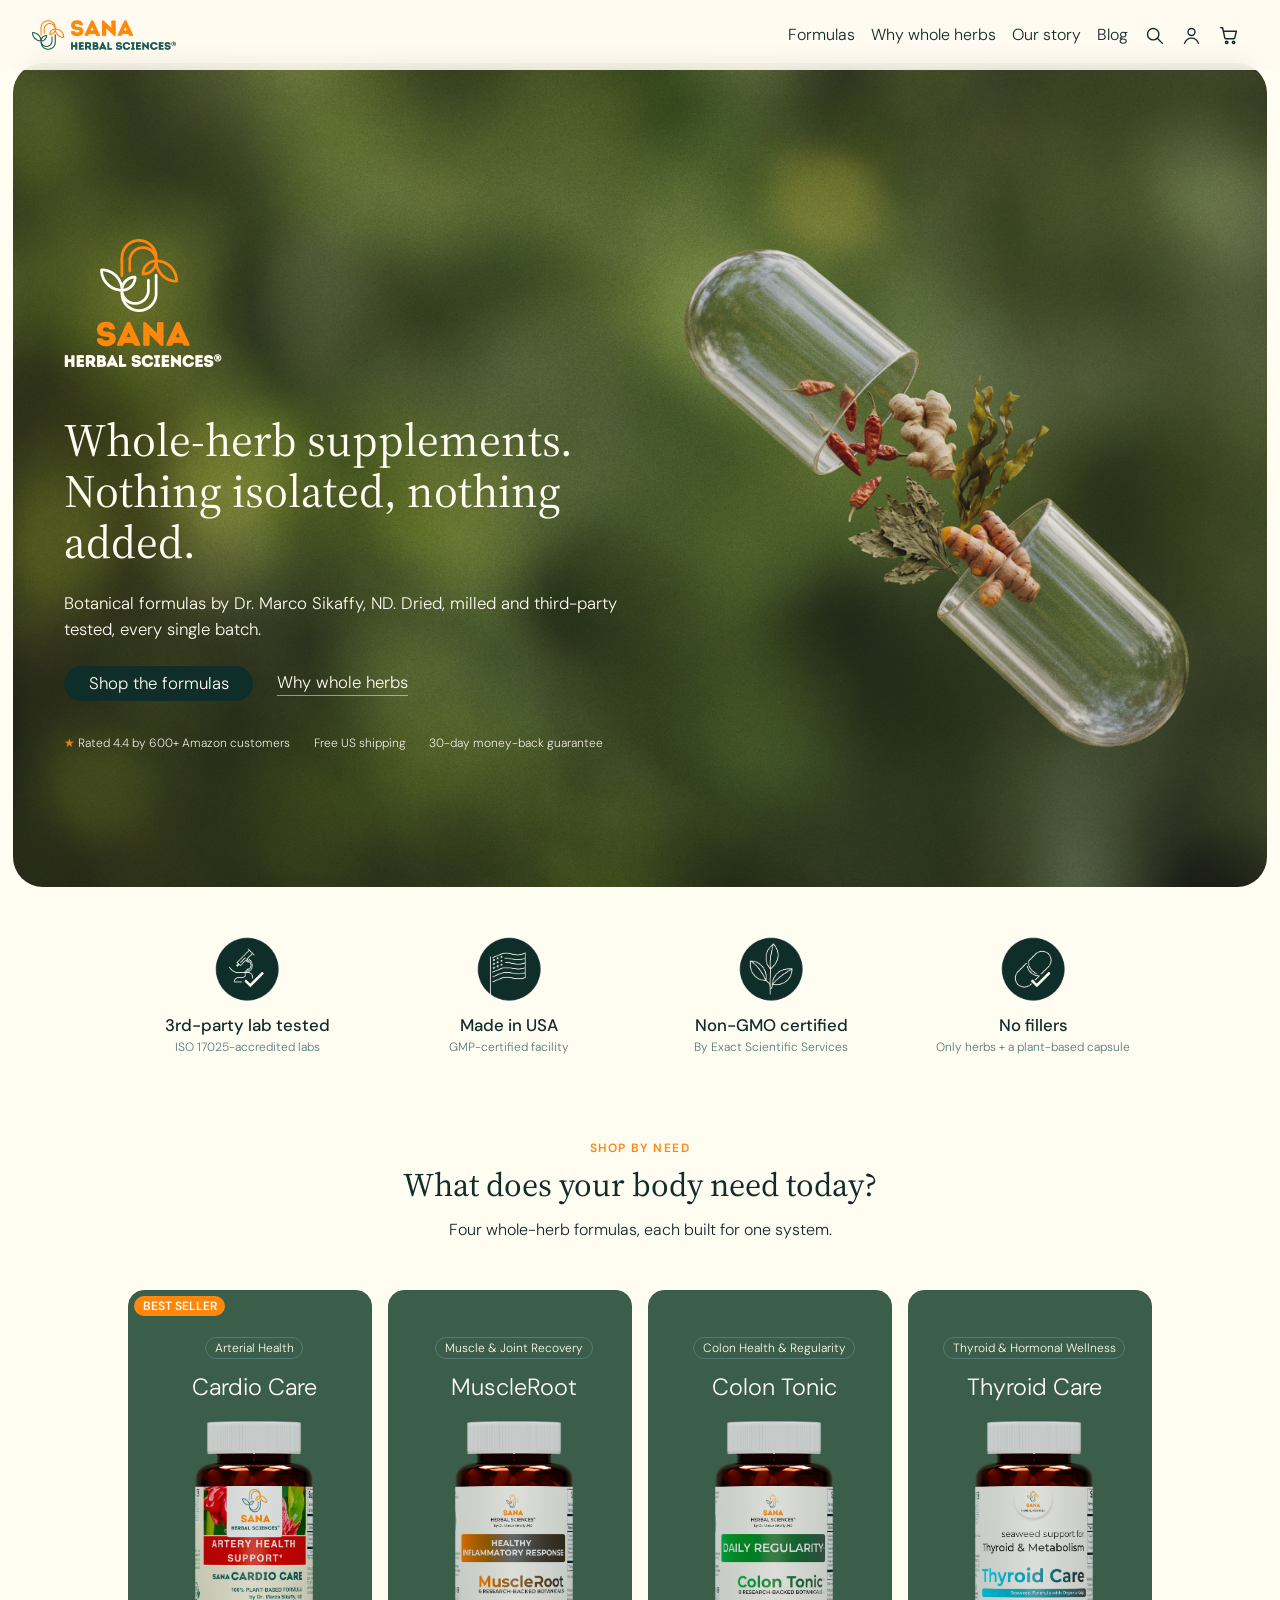
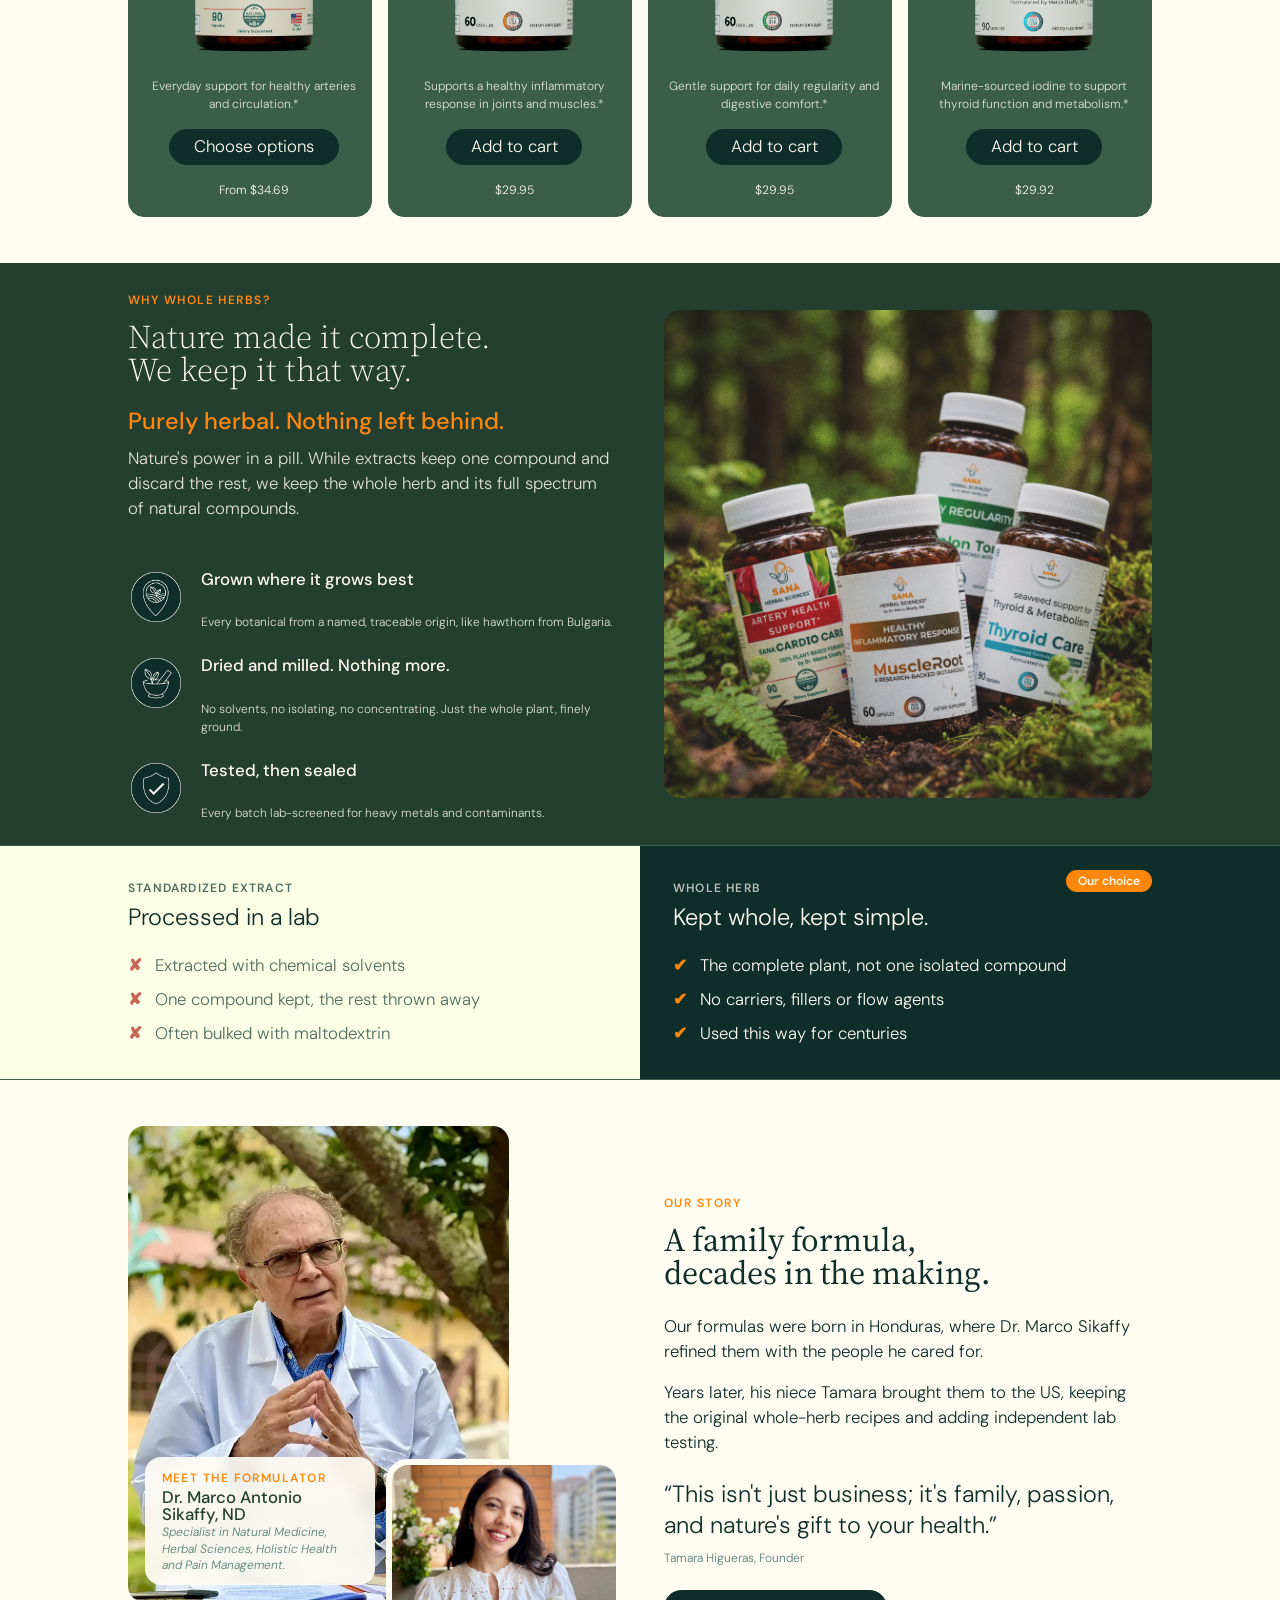
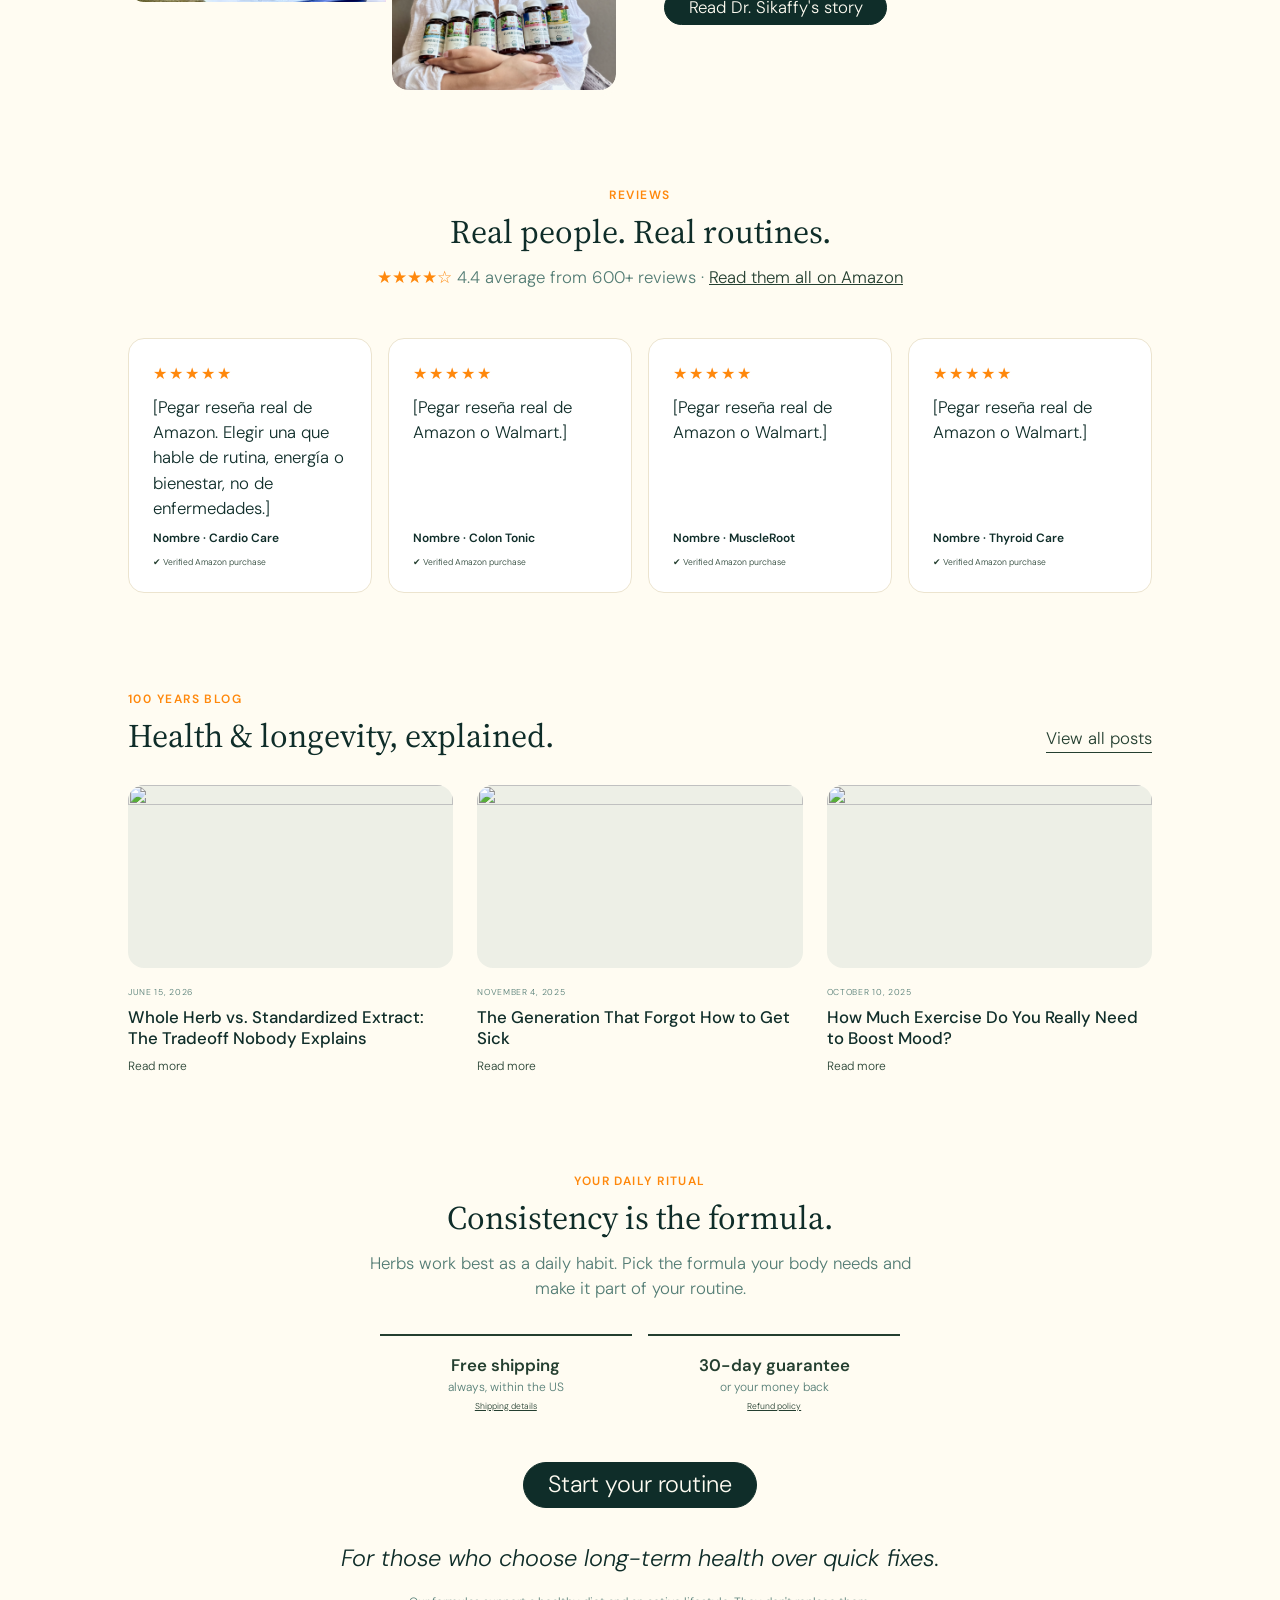
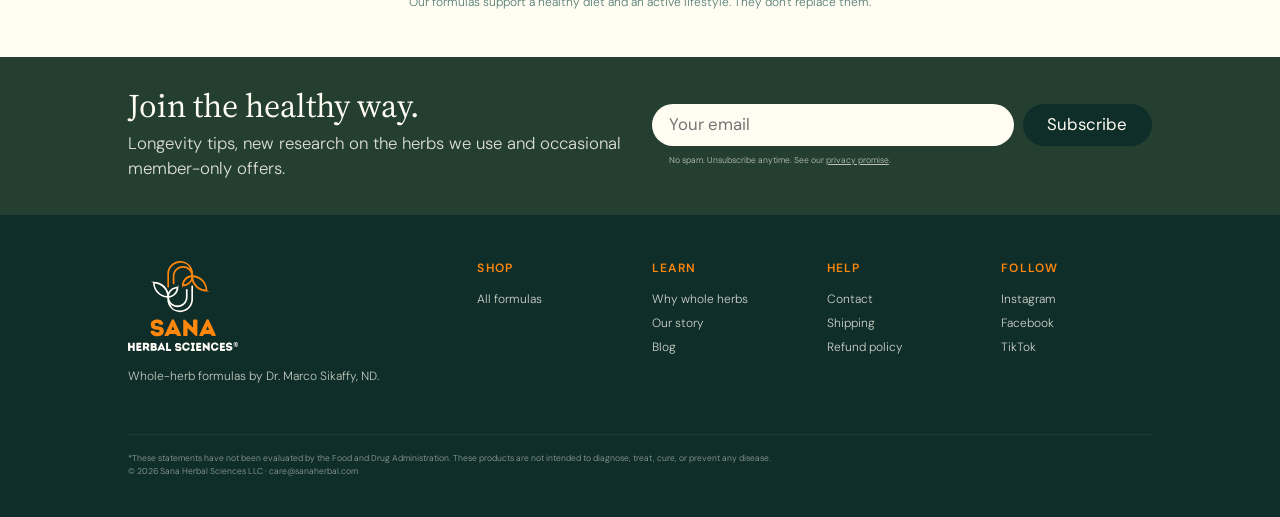
==== commit 394c5ea0: "Iconos definitivos de los pasos Grown, Dried y Tested Co-Authored-By: Claude Opus 5.5 <noreply@anthr" ====
--- a/index.html
+++ b/index.html
@@ -191,7 +191,7 @@
                 <div class="row row-cols-1 row-cols-md-3 row-cols-lg-1 row-cols-xxl-3 g-4 mt-4 why-steps">
                   <div class="col">
                     <div class="why-step">
-                      <img width="191" height="191" src="img/labtested.webp" alt="" class="trust2-icon" />
+                      <img width="190" height="190" src="img/grown.webp" alt="" class="trust2-icon" />
                       <div>
                         <h4 class="mb-4">Grown where it grows best</h4>
                         <p>Every botanical from a named, traceable origin, like hawthorn from Bulgaria.</p>
@@ -200,7 +200,7 @@
                   </div>
                   <div class="col">
                     <div class="why-step">
-                      <img width="191" height="191" src="img/labtested.webp" alt="" class="trust2-icon" />
+                      <img width="190" height="190" src="img/dried.webp" alt="" class="trust2-icon" />
                       <div>
                         <h4 class="mb-4">Dried and milled. Nothing more.</h4>
                         <p>No solvents, no isolating, no concentrating. Just the whole plant, finely ground.</p>
@@ -209,7 +209,7 @@
                   </div>
                   <div class="col">
                     <div class="why-step">
-                      <img width="191" height="191" src="img/labtested.webp" alt="" class="trust2-icon" />
+                      <img width="190" height="190" src="img/tested.webp" alt="" class="trust2-icon" />
                       <div>
                         <h4 class="mb-4">Tested, then sealed</h4>
                         <p>Every batch lab-screened for heavy metals and contaminants.</p>
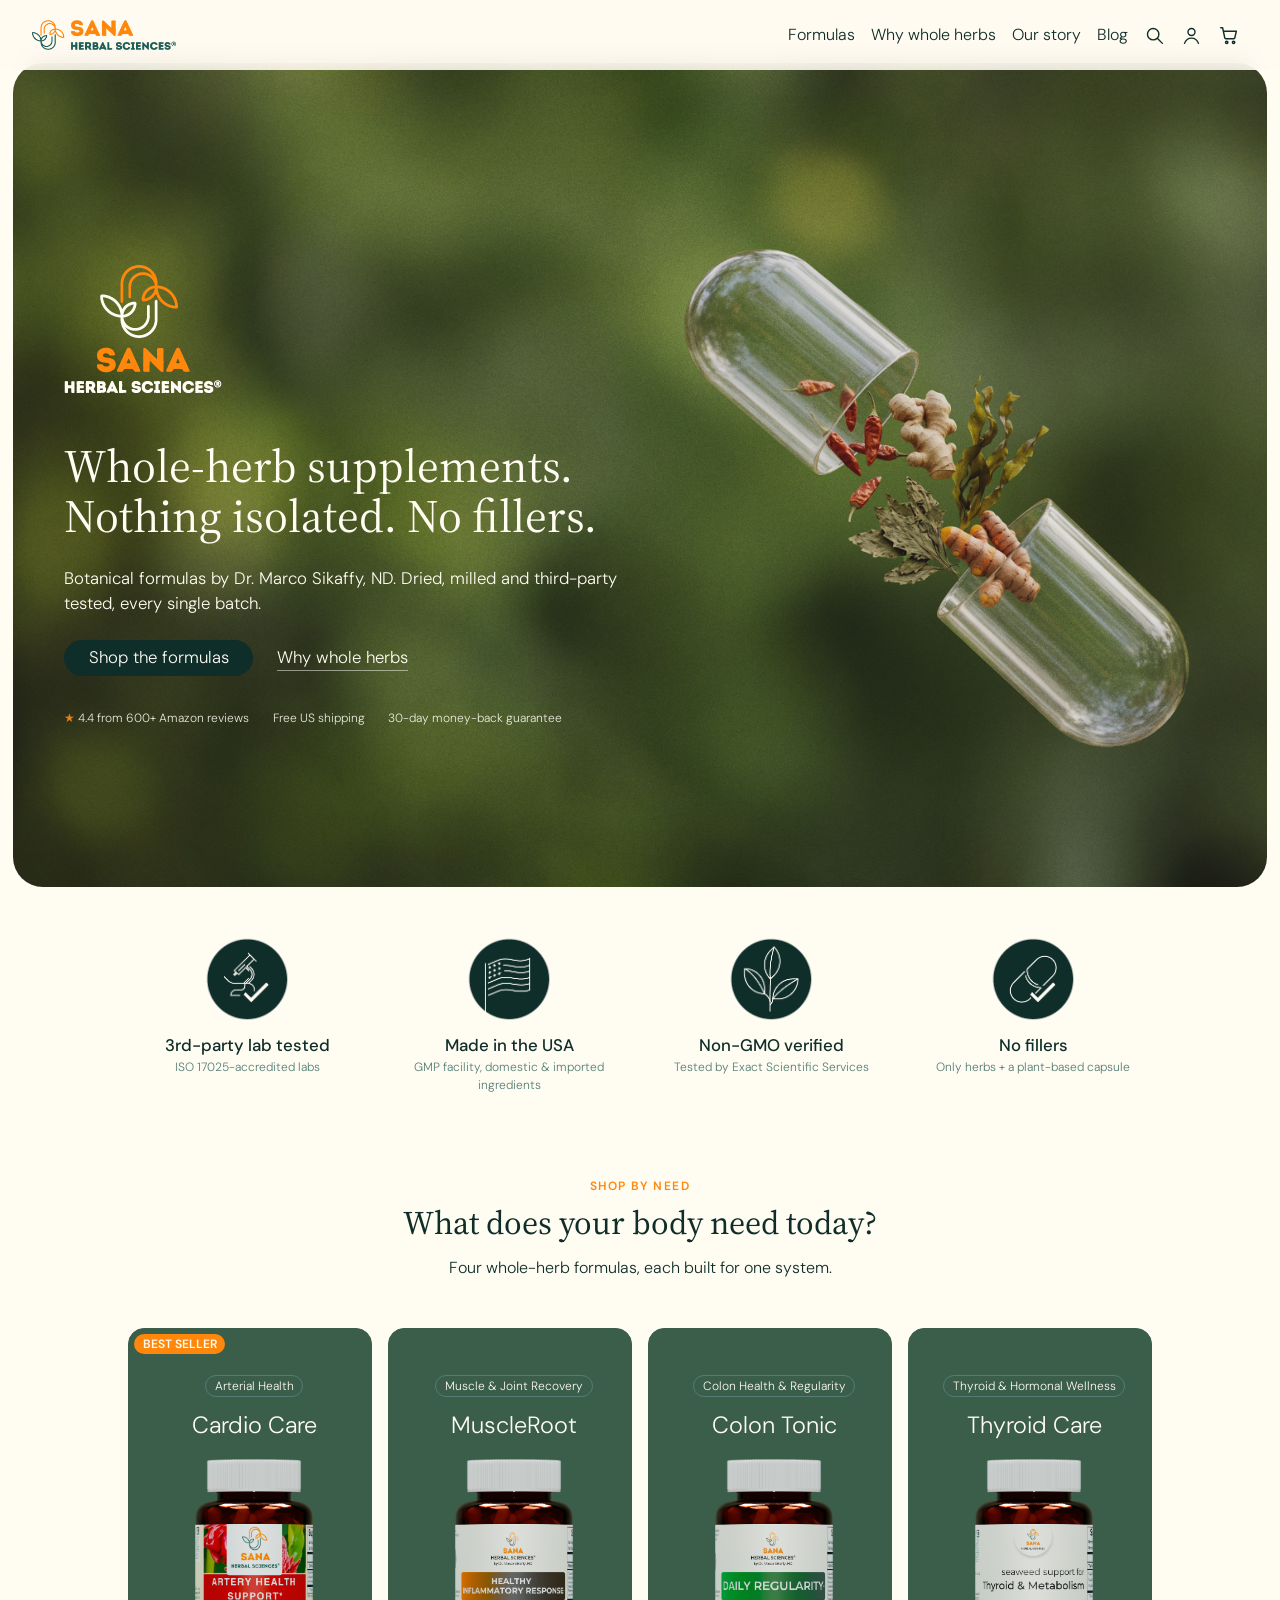
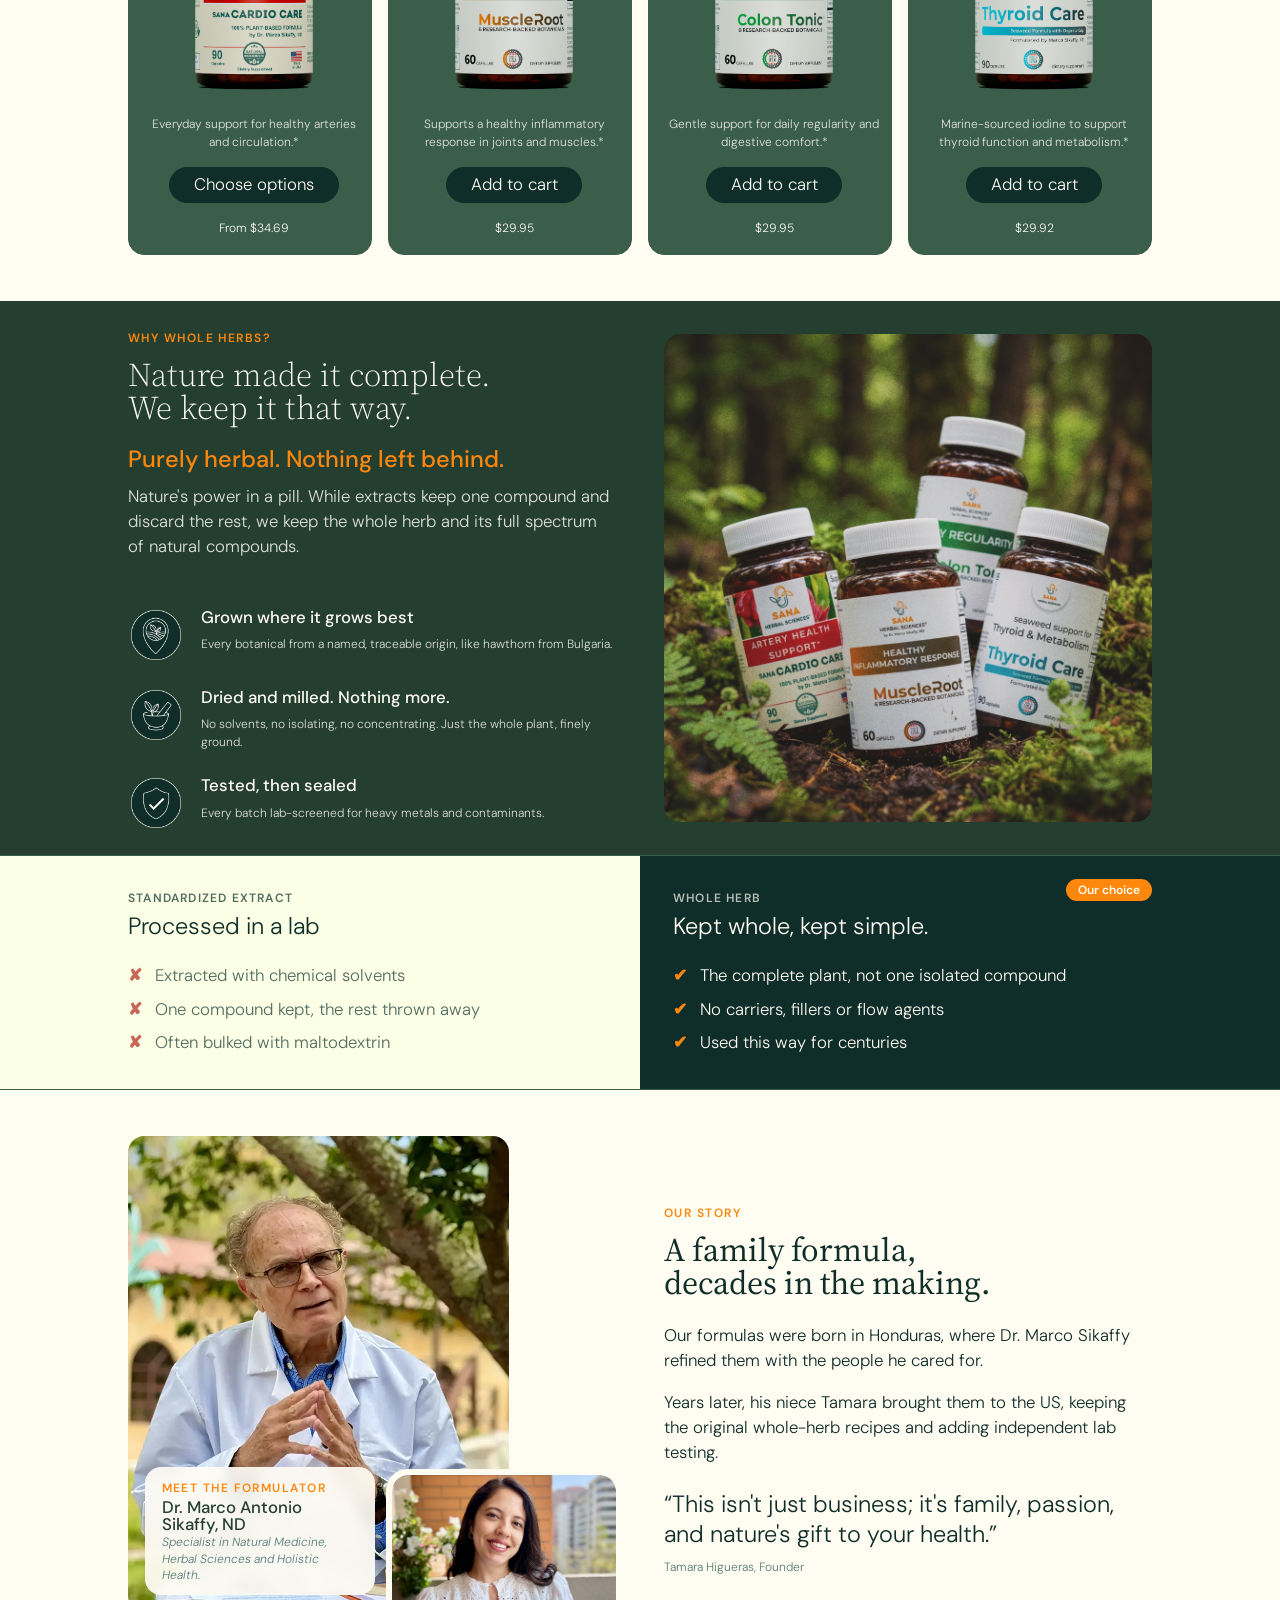
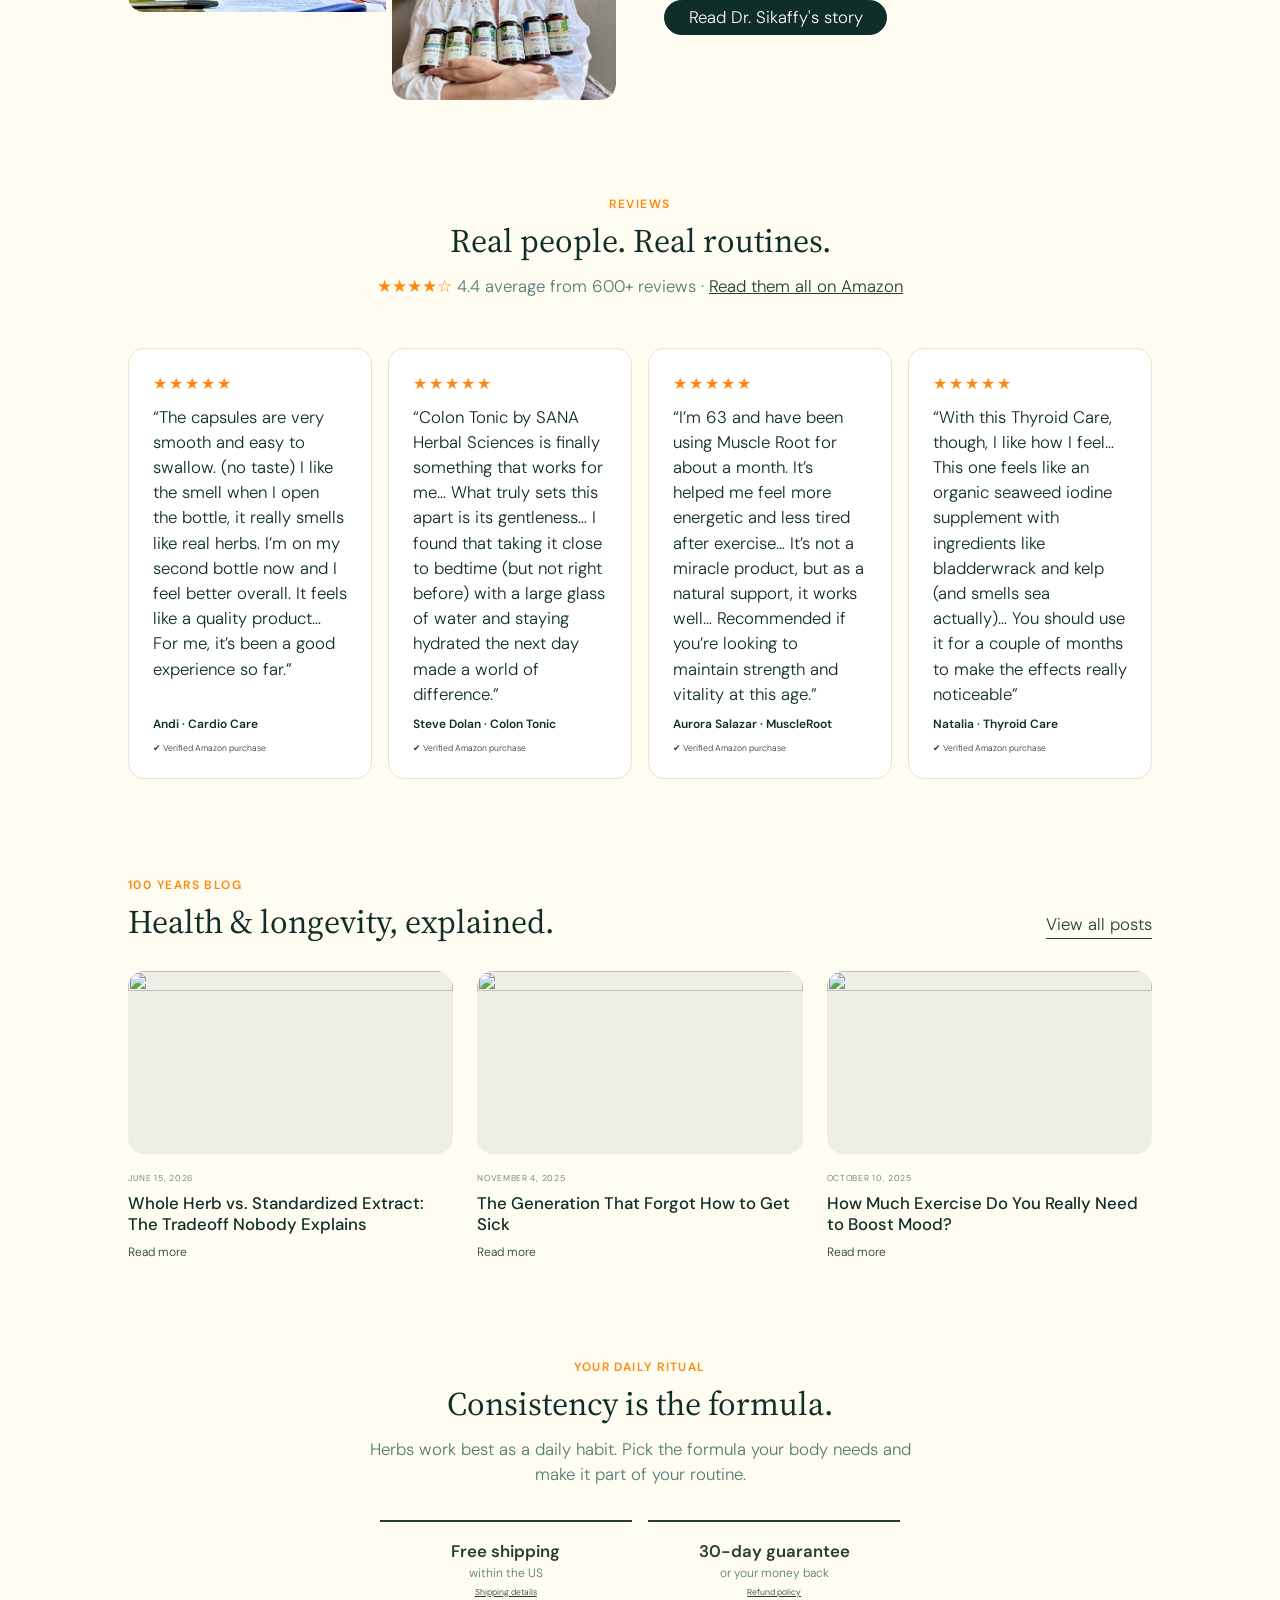
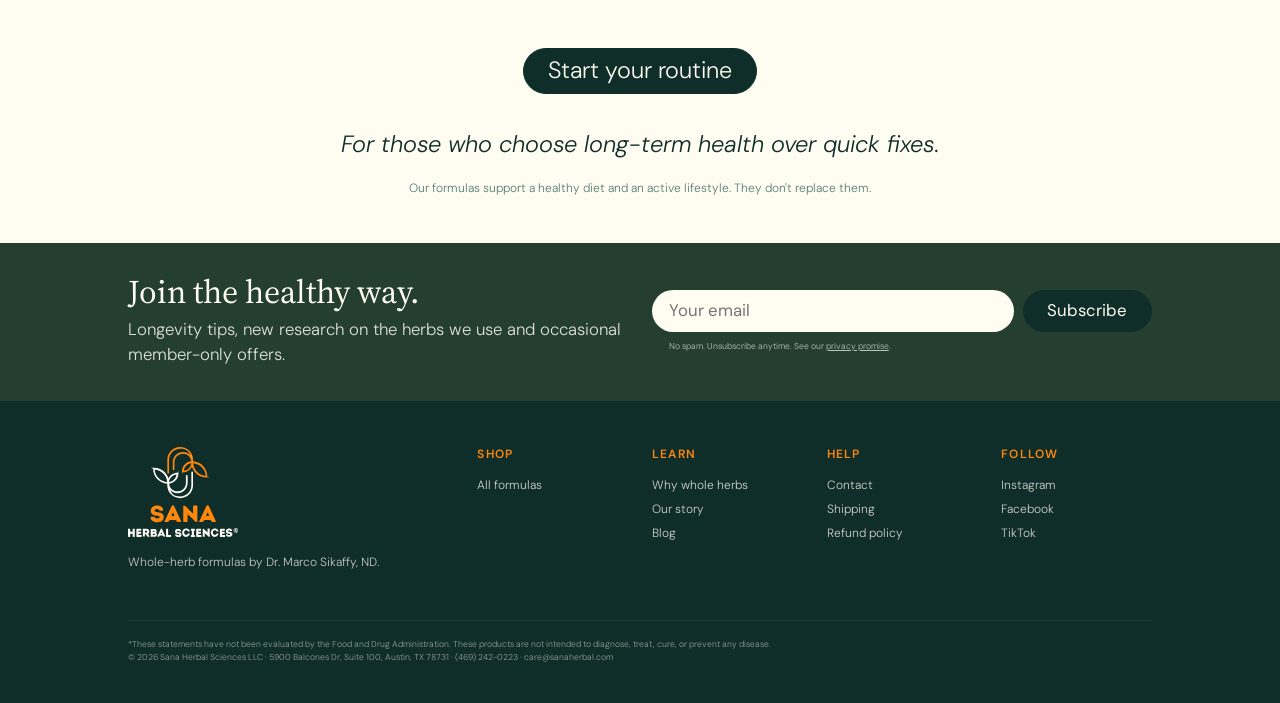
==== commit e8370507: "Reseñas reales, imágenes de ingredientes sin texto y ajustes de cumplimiento - Reseñas verificadas d" ====
--- a/index.html
+++ b/index.html
@@ -62,7 +62,7 @@
         <div class="col-lg-6 my-5">
           <img width="158" height="128" src="img/logo.webp" alt="Sana Herbal Sciences" class="img-fluid mb-5" />
             <h1 class="mb-4">
-              Whole-herb supplements.<br />Nothing isolated, nothing added.
+              Whole-herb supplements.<br />Nothing isolated. No fillers.
             </h1>
             <p class="mb-4">Botanical formulas by Dr. Marco Sikaffy, ND. Dried, milled and third-party tested, every single batch.</p>
             <div class="hero2-ctas">
@@ -70,7 +70,7 @@
               <a class="hero2-link" href="#why-whole-herbs">Why whole herbs</a>
             </div>
             <ul class="hero2-trust">
-              <li><span class="hero2-stars">★</span> Rated 4.4 by 600+ Amazon customers</li>
+              <li><span class="hero2-stars">★</span> 4.4 from 600+ Amazon reviews</li>
               <li>Free US shipping</li>
               <li>30-day money-back guarantee</li>
             </ul>
@@ -92,13 +92,13 @@
             </div>
             <div class="col">
               <img width="191" height="191" src="img/usamade.webp" alt="" class="trust2-icon" />
-              <h3>Made in USA</h3>
-              <p>GMP-certified facility</p>
+              <h3>Made in the USA</h3>
+              <p>GMP facility, domestic &amp; imported ingredients</p>
             </div>
             <div class="col">
               <img width="191" height="191" src="img/gmofree.webp" alt="" class="trust2-icon" />
-              <h3>Non-GMO certified</h3>
-              <p>By Exact Scientific Services</p>
+              <h3>Non-GMO verified</h3>
+              <p>Tested by Exact Scientific Services</p>
             </div>
             <div class="col">
                           <img width="191" height="191" src="img/pill.webp" alt="" class="trust2-icon" />
@@ -128,7 +128,7 @@
                 <h3><a class="card2-title" href="#">Cardio Care</a></h3>
                 <div class="product-imgs">
                   <img width="1350" height="1350" class="product-img img-main" src="img/cardiocare2.png" alt="Sana Cardio Care bottle" />
-                  <img width="1350" height="1350" class="product-img img-hover" src="img/ingredients.webp" alt="Cardio Care ingredients: hawthorn, arjuna, ginger and cayenne" />
+                  <img width="700" height="700" class="product-img img-hover" src="img/cardio-care-ingredients.png" alt="Cardio Care ingredients: hawthorn berry, arjuna bark, ginger and cayenne" />
                 </div>
                 <p class="card2-benefit">Everyday support for healthy arteries and circulation.*</p>
                 <a class="btn-sana" href="#">Choose options</a>
@@ -141,7 +141,7 @@
                 <h3><a class="card2-title" href="#">MuscleRoot</a></h3>
                 <div class="product-imgs">
                   <img width="1350" height="1350" class="product-img img-main" src="img/muscleroot.png" alt="Sana MuscleRoot bottle" />
-                  <img width="3000" height="3000" class="product-img img-hover" src="img/muscleroot-ingredients.jpg" alt="MuscleRoot ingredients" />
+                  <img width="700" height="700" class="product-img img-hover" src="img/muscleroot-ingredients.png" alt="MuscleRoot ingredients: frankincense, turmeric, cat&#39;s claw, astragalus, nopal cactus and amla" />
                 </div>
                 <p class="card2-benefit">Supports a healthy inflammatory response in joints and muscles.*</p>
                 <a class="btn-sana" href="#">Add to cart</a>
@@ -154,7 +154,7 @@
                 <h3><a class="card2-title" href="#">Colon Tonic</a></h3>
                 <div class="product-imgs">
                   <img width="1350" height="1350" class="product-img img-main" src="img/colontonic.png" alt="Sana Colon Tonic bottle" />
-                  <img width="3000" height="3000" class="product-img img-hover" src="img/colontonic-ingredients.jpg" alt="Colon Tonic ingredients" />
+                  <img width="700" height="700" class="product-img img-hover" src="img/colon-tonic-ingredients.png" alt="Colon Tonic ingredients: cascara sagrada, fennel, barberry, cayenne, lobelia, ginger, rhubarb and goldenseal" />
                 </div>
                 <p class="card2-benefit">Gentle support for daily regularity and digestive comfort.*</p>
                 <a class="btn-sana" href="#">Add to cart</a>
@@ -167,7 +167,7 @@
                 <h3><a class="card2-title" href="#">Thyroid Care</a></h3>
                 <div class="product-imgs">
                   <img width="1350" height="1350" class="product-img img-main" src="img/thyroidcare.png" alt="Sana Thyroid Care bottle" />
-                  <img width="3000" height="3000" class="product-img img-hover" src="img/thyroidcare-ingredients.png" alt="Thyroid Care ingredients: kelp, bladderwrack and dulse" />
+                  <img width="700" height="700" class="product-img img-hover" src="img/thyrod-care-ingredients.png" alt="Thyroid Care ingredients: bladderwrack, kelp and dulse seaweed" />
                 </div>
                 <p class="card2-benefit">Marine-sourced iodine to support thyroid function and metabolism.*</p>
                 <a class="btn-sana" href="#">Add to cart</a>
@@ -193,7 +193,7 @@
                     <div class="why-step">
                       <img width="190" height="190" src="img/grown.webp" alt="" class="trust2-icon" />
                       <div>
-                        <h4 class="mb-4">Grown where it grows best</h4>
+                        <h4 class="mb-2">Grown where it grows best</h4>
                         <p>Every botanical from a named, traceable origin, like hawthorn from Bulgaria.</p>
                       </div>
                     </div>
@@ -202,7 +202,7 @@
                     <div class="why-step">
                       <img width="190" height="190" src="img/dried.webp" alt="" class="trust2-icon" />
                       <div>
-                        <h4 class="mb-4">Dried and milled. Nothing more.</h4>
+                        <h4 class="mb-2">Dried and milled. Nothing more.</h4>
                         <p>No solvents, no isolating, no concentrating. Just the whole plant, finely ground.</p>
                       </div>
                     </div>
@@ -211,7 +211,7 @@
                     <div class="why-step">
                       <img width="190" height="190" src="img/tested.webp" alt="" class="trust2-icon" />
                       <div>
-                        <h4 class="mb-4">Tested, then sealed</h4>
+                        <h4 class="mb-2">Tested, then sealed</h4>
                         <p>Every batch lab-screened for heavy metals and contaminants.</p>
                       </div>
                     </div>
@@ -266,7 +266,7 @@
                 <div class="story2-doc">
                 <span class="story2-doc-kicker">Meet the formulator</span>
                 <h3>Dr. Marco Antonio Sikaffy, ND</h3>
-                <p class="story2-doc-spec">Specialist in Natural Medicine, Herbal Sciences, Holistic Health and Pain Management.</p>
+                <p class="story2-doc-spec">Specialist in Natural Medicine, Herbal Sciences and Holistic Health.</p>
                 </div>
               </div>
             </div>
@@ -296,34 +296,34 @@
           <div class="row g-3">
             <div class="col-md-6 col-lg-3">
               <div class="review2">
-                <span class="review2-stars">★★★★★</span>
-                <p class="review2-text">[Pegar reseña real de Amazon. Elegir una que hable de rutina, energía o bienestar, no de enfermedades.]</p>
-                <span class="review2-who">Nombre · Cardio Care</span>
-                <a class="review2-ver" href="https://www.amazon.com/gp/customer-reviews/ID_DE_LA_RESENA" target="_blank" rel="noopener">✔ Verified Amazon purchase</a>
+                <span class="review2-stars" aria-label="5 out of 5 stars">★★★★★</span>
+                <p class="review2-text">“The capsules are very smooth and easy to swallow. (no taste) I like the smell when I open the bottle, it really smells like real herbs. I’m on my second bottle now and I feel better overall. It feels like a quality product… For me, it’s been a good experience so far.”</p>
+                <span class="review2-who">Andi · Cardio Care</span>
+                <a class="review2-ver" href="https://www.amazon.com/gp/customer-reviews/R3EIZP7JOMXTB6" target="_blank" rel="noopener">✔ Verified Amazon purchase</a>
               </div>
             </div>
             <div class="col-md-6 col-lg-3">
               <div class="review2">
-                <span class="review2-stars">★★★★★</span>
-                <p class="review2-text">[Pegar reseña real de Amazon o Walmart.]</p>
-                <span class="review2-who">Nombre · Colon Tonic</span>
-                <a class="review2-ver" href="https://www.amazon.com/gp/customer-reviews/ID_DE_LA_RESENA" target="_blank" rel="noopener">✔ Verified Amazon purchase</a>
+                <span class="review2-stars" aria-label="5 out of 5 stars">★★★★★</span>
+                <p class="review2-text">“Colon Tonic by SANA Herbal Sciences is finally something that works for me… What truly sets this apart is its gentleness… I found that taking it close to bedtime (but not right before) with a large glass of water and staying hydrated the next day made a world of difference.”</p>
+                <span class="review2-who">Steve Dolan · Colon Tonic</span>
+                <a class="review2-ver" href="https://www.amazon.com/gp/customer-reviews/R3JZN412D8P2EM" target="_blank" rel="noopener">✔ Verified Amazon purchase</a>
               </div>
             </div>
             <div class="col-md-6 col-lg-3">
               <div class="review2">
-                <span class="review2-stars">★★★★★</span>
-                <p class="review2-text">[Pegar reseña real de Amazon o Walmart.]</p>
-                <span class="review2-who">Nombre · MuscleRoot</span>
-                <a class="review2-ver" href="https://www.amazon.com/gp/customer-reviews/ID_DE_LA_RESENA" target="_blank" rel="noopener">✔ Verified Amazon purchase</a>
+                <span class="review2-stars" aria-label="5 out of 5 stars">★★★★★</span>
+                <p class="review2-text">“I’m 63 and have been using Muscle Root for about a month. It’s helped me feel more energetic and less tired after exercise… It’s not a miracle product, but as a natural support, it works well… Recommended if you’re looking to maintain strength and vitality at this age.”</p>
+                <span class="review2-who">Aurora Salazar · MuscleRoot</span>
+                <a class="review2-ver" href="https://www.amazon.com/gp/customer-reviews/R1VDDEY9J2ODA" target="_blank" rel="noopener">✔ Verified Amazon purchase</a>
               </div>
             </div>
             <div class="col-md-6 col-lg-3">
               <div class="review2">
-                <span class="review2-stars">★★★★★</span>
-                <p class="review2-text">[Pegar reseña real de Amazon o Walmart.]</p>
-                <span class="review2-who">Nombre · Thyroid Care</span>
-                <a class="review2-ver" href="https://www.amazon.com/gp/customer-reviews/ID_DE_LA_RESENA" target="_blank" rel="noopener">✔ Verified Amazon purchase</a>
+                <span class="review2-stars" aria-label="5 out of 5 stars">★★★★★</span>
+                <p class="review2-text">“With this Thyroid Care, though, I like how I feel… This one feels like an organic seaweed iodine supplement with ingredients like bladderwrack and kelp (and smells sea actually)… You should use it for a couple of months to make the effects really noticeable”</p>
+                <span class="review2-who">Natalia · Thyroid Care</span>
+                <a class="review2-ver" href="https://www.amazon.com/gp/customer-reviews/R3CVRHOQB6KX7N" target="_blank" rel="noopener">✔ Verified Amazon purchase</a>
               </div>
             </div>
           </div>
@@ -376,7 +376,7 @@
           <h2 class="mb-3">Consistency is the formula.</h2>
           <p class="close2-sub">Herbs work best as a daily habit. Pick the formula your body needs and make it part of your routine.</p>
           <ul class="close2-perks">
-            <li><strong>Free shipping</strong><span>always, within the US</span><a href="https://sanaherbal.com/pages/delivery">Shipping details</a></li>
+            <li><strong>Free shipping</strong><span>within the US</span><a href="https://sanaherbal.com/pages/delivery">Shipping details</a></li>
             <li><strong>30-day guarantee</strong><span>or your money back</span><a href="https://sanaherbal.com/policies/refund-policy">Refund policy</a></li>
           </ul>
           <a class="btn-sana close2-btn" href="#formulas">Start your routine</a>
@@ -437,7 +437,7 @@
             <a href="https://www.tiktok.com/@sana.herbs">TikTok</a>
           </div>
         </div>
-        <p class="foot2-legal">*These statements have not been evaluated by the Food and Drug Administration. These products are not intended to diagnose, treat, cure, or prevent any disease.<br />© 2026 Sana Herbal Sciences LLC · care@sanaherbal.com</p>
+        <p class="foot2-legal">*These statements have not been evaluated by the Food and Drug Administration. These products are not intended to diagnose, treat, cure, or prevent any disease.<br />© 2026 Sana Herbal Sciences LLC · 5900 Balcones Dr, Suite 100, Austin, TX 78731 · (469) 242-0223 · care@sanaherbal.com</p>
       </div>
     </footer>
 
--- a/style.css
+++ b/style.css
@@ -273,8 +273,8 @@
   padding: var(--xl) 0;
 }
 .trust2-icon {
-  width: 72px;
-  height: 72px;
+  width: 92px;
+  height: 92px;
   object-fit: contain;
   display: block;
   margin: 0 auto var(--sm) auto;
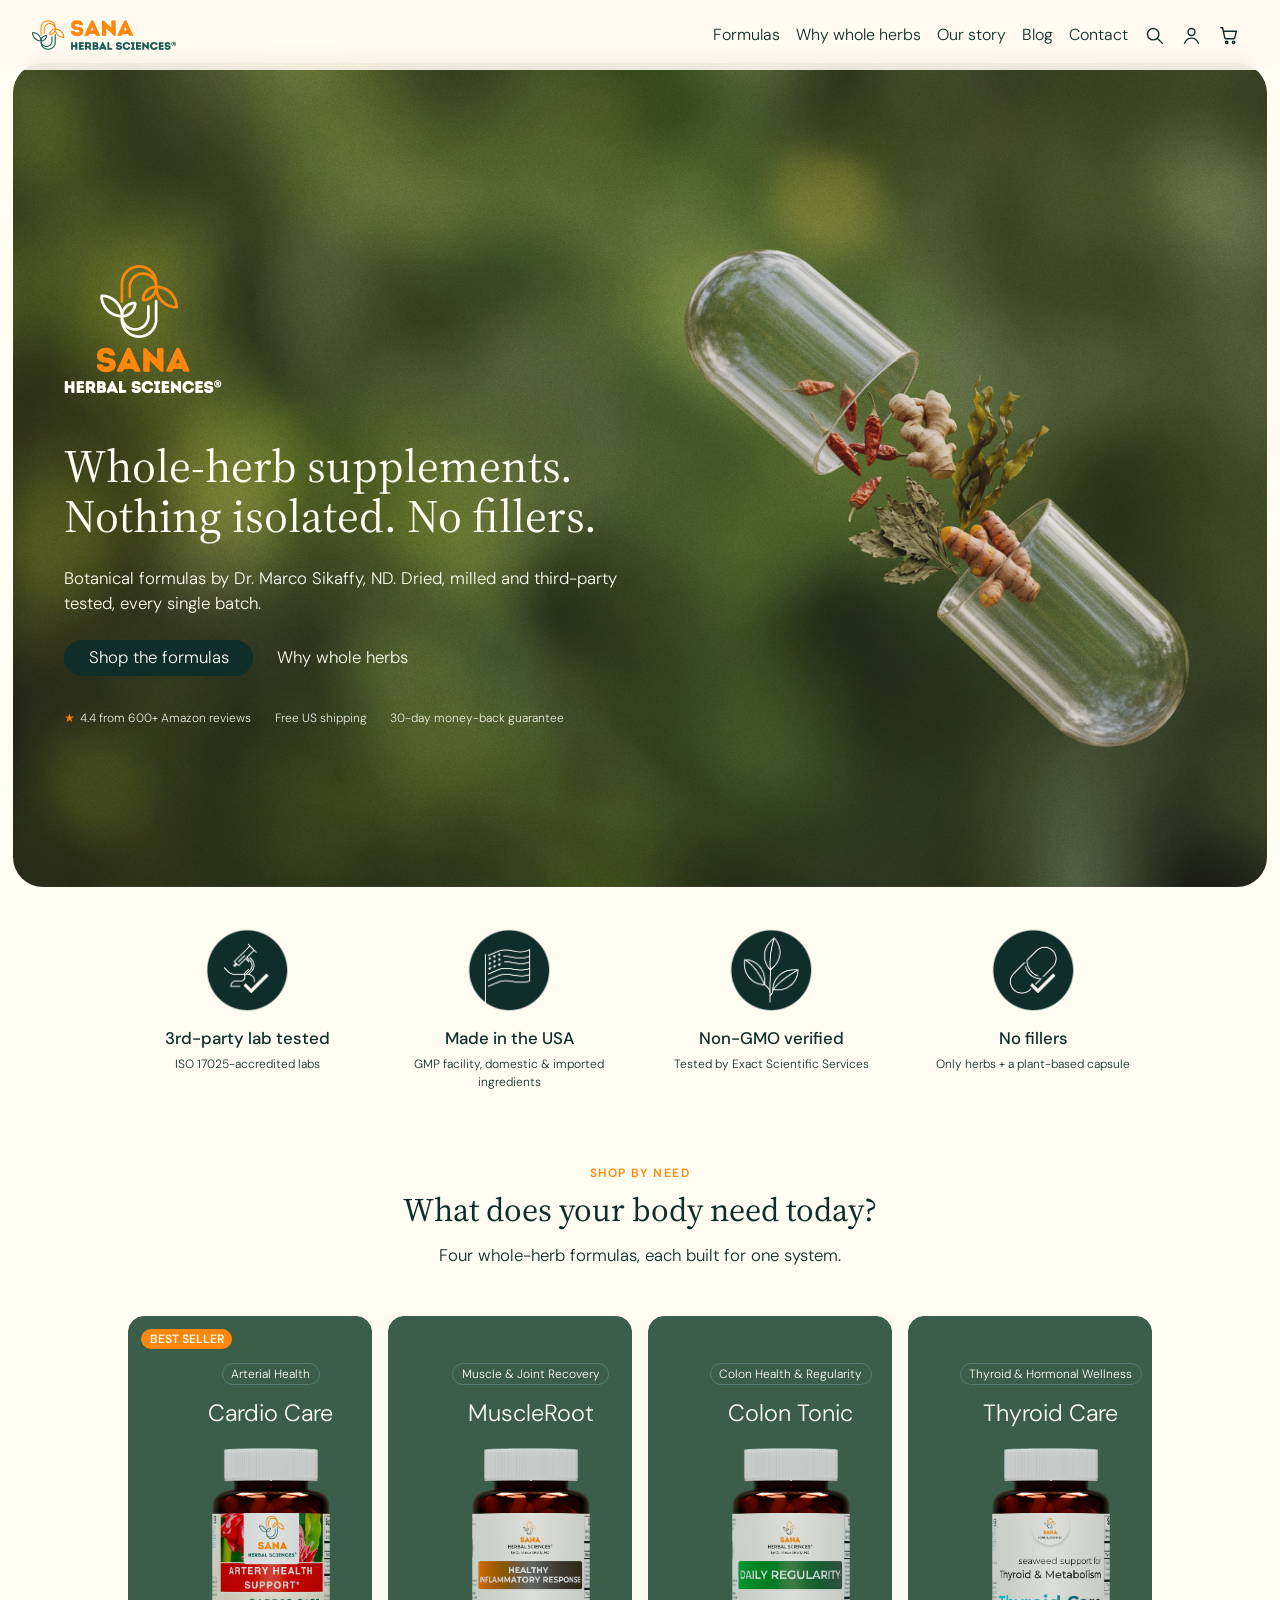
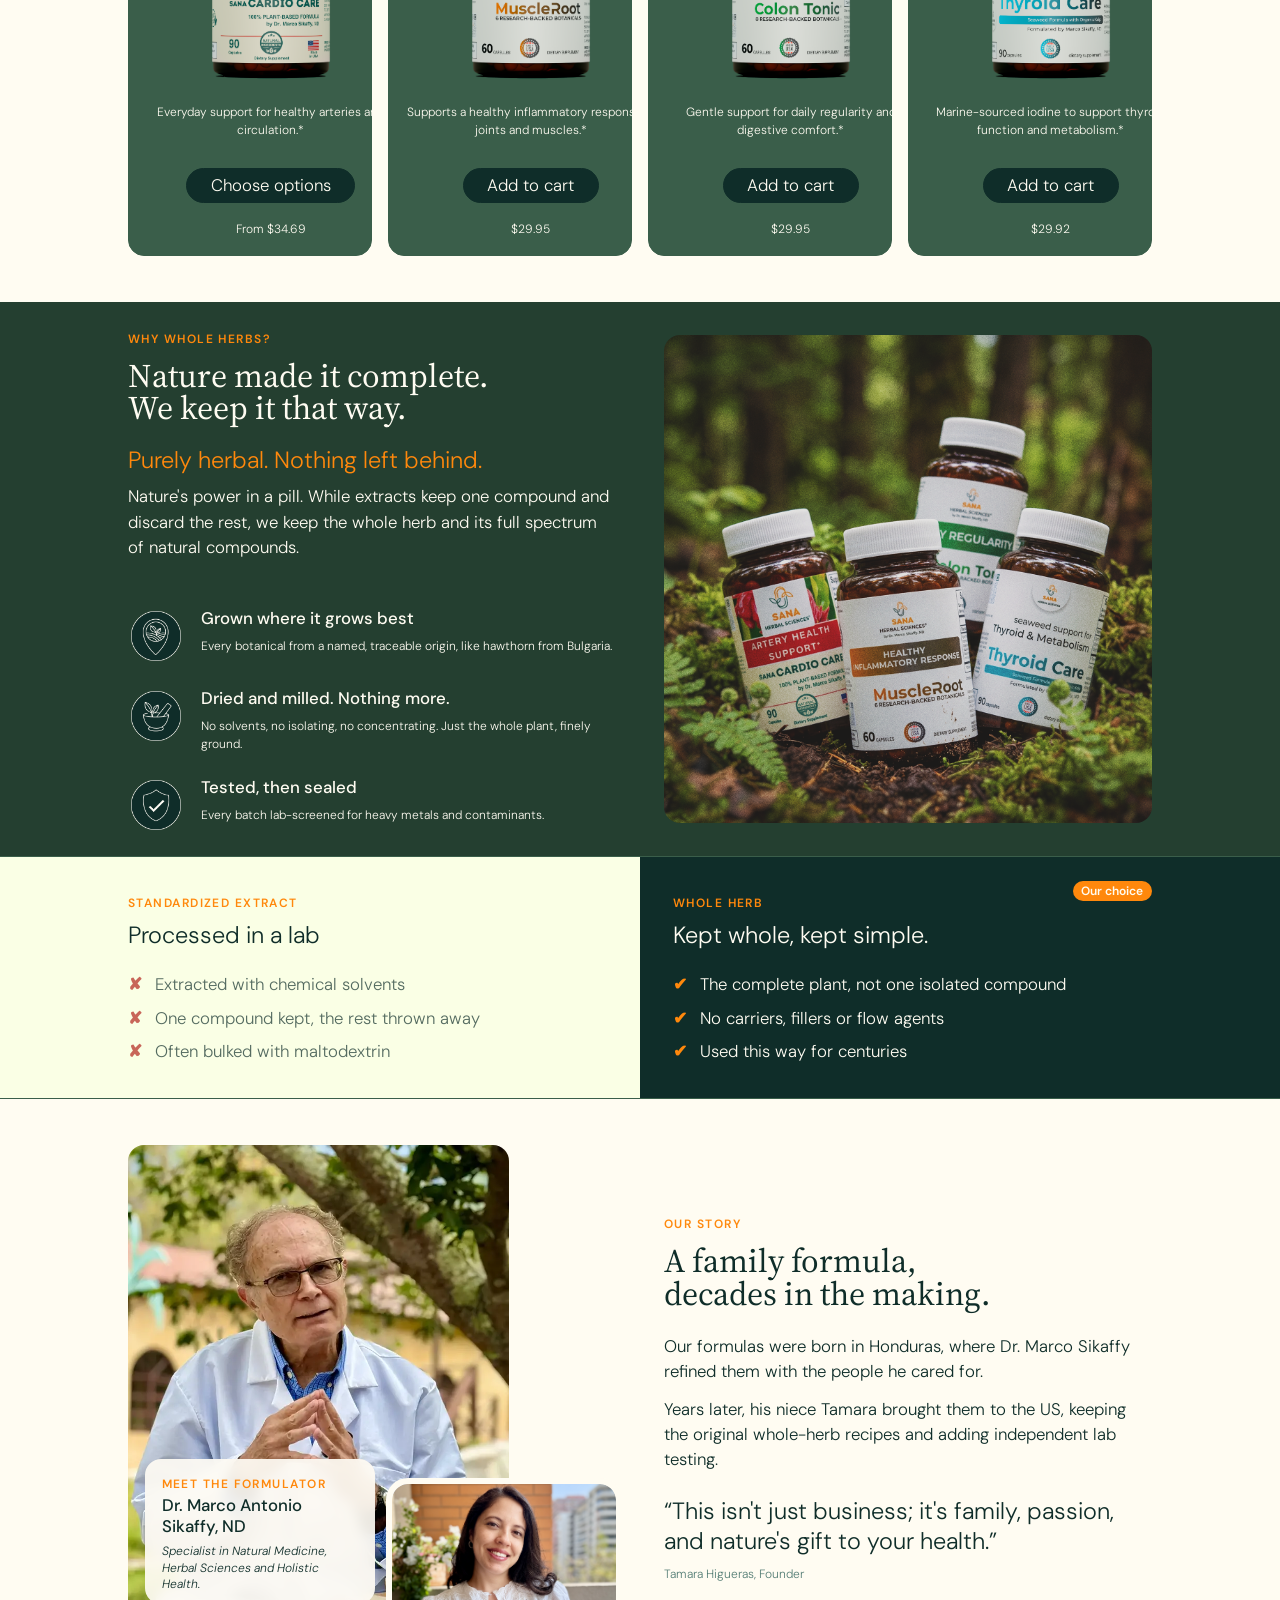
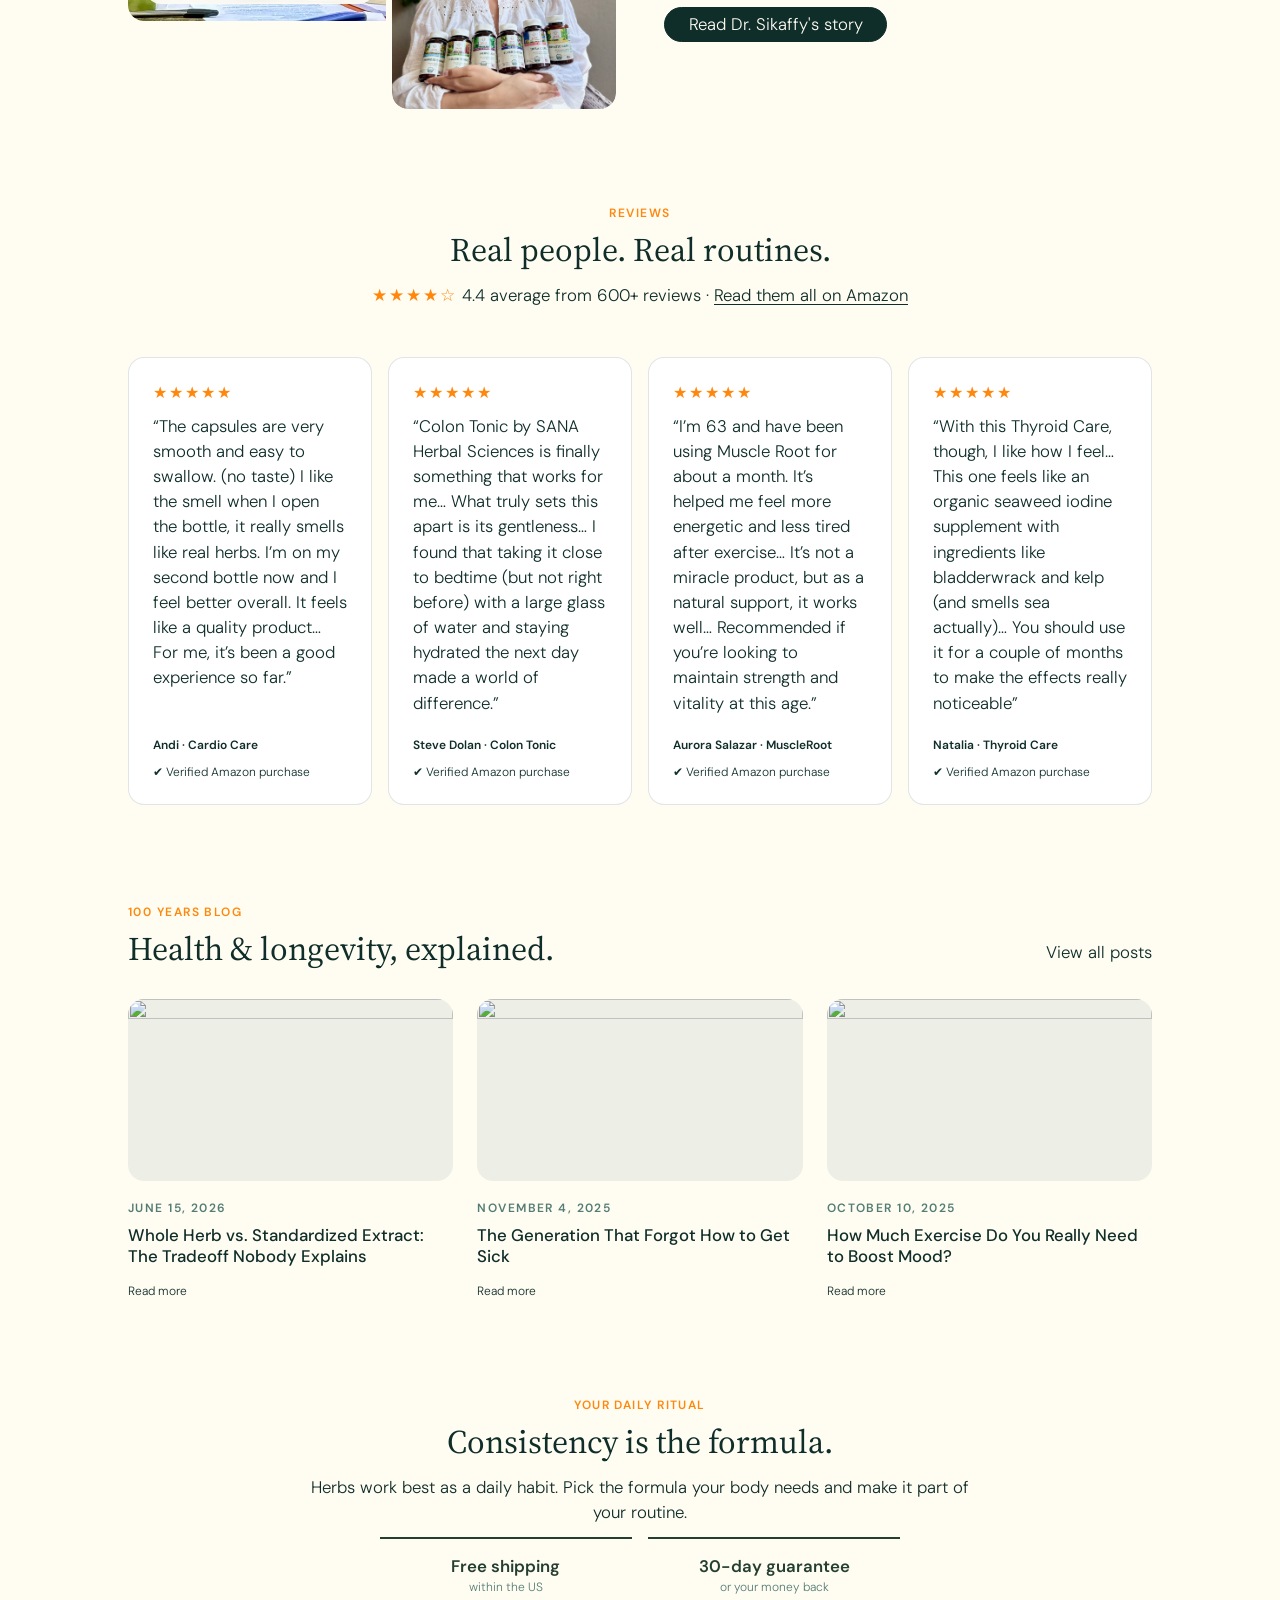
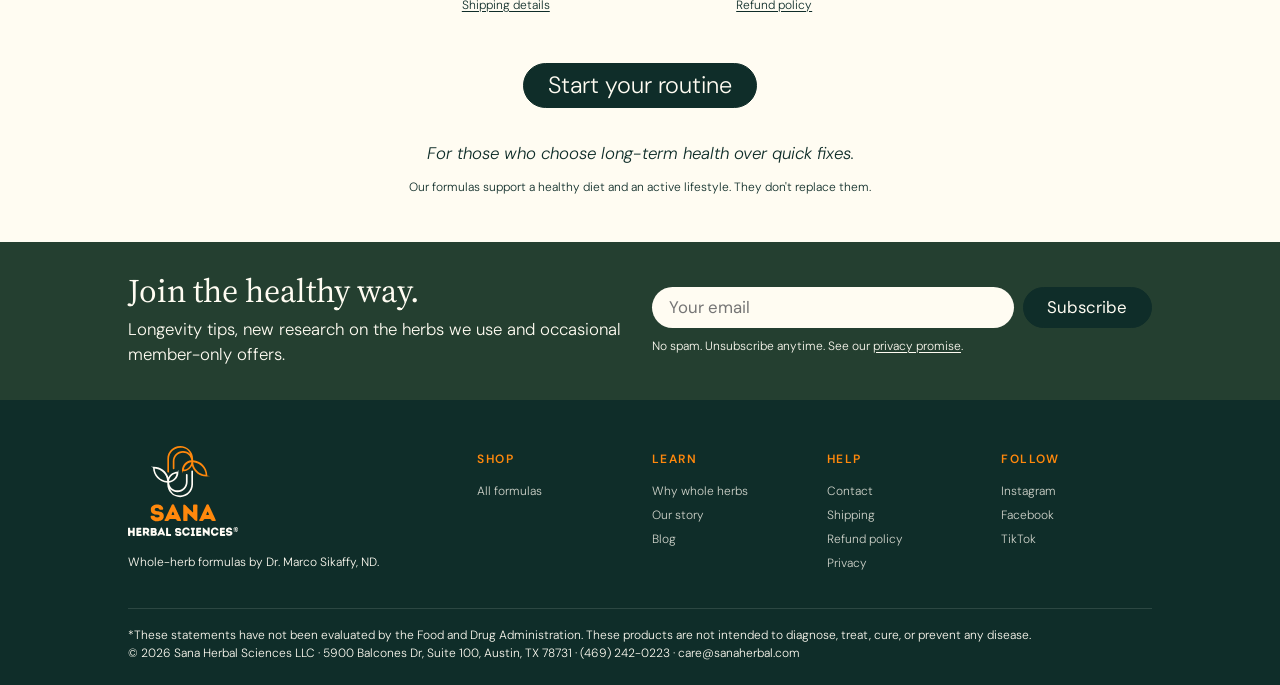
==== commit 34f8b57e: "Páginas nuevas, imágenes en WebP y CSS optimizado - Páginas: ficha de Cardio Care, fórmulas, blog co" ====
--- a/index.html
+++ b/index.html
@@ -13,9 +13,9 @@
   </head>
   <body>
     <!-- ===== NAV: marca + menú real + carrito ===== -->
-    <nav class="navbar fixed-top navbar-expand-lg nav2">
+    <nav class="navbar fixed-top navbar-expand-lg site-nav">
       <div class="container-fluid">
-        <a class="navbar-brand nav2-brand" href="#"><img width="526" height="112" src="img/logo-nav.webp" alt="Sana Herbal Sciences" /></a>
+        <a class="navbar-brand d-inline-flex align-items-center p-0" href="#"><img width="526" height="112" src="img/logo-nav.webp" alt="Sana Herbal Sciences" /></a>
         <button
           class="navbar-toggler"
           type="button"
@@ -24,27 +24,28 @@
           aria-controls="navbarContent"
           aria-expanded="false"
           aria-label="Toggle navigation"
-        >
+>
           <span class="navbar-toggler-icon"></span>
         </button>
         <div class="collapse navbar-collapse" id="navbarContent">
           <ul class="navbar-nav ms-auto mb-2 mb-lg-0 align-items-lg-center">
-            <li class="nav-item"><a class="nav-link" href="#formulas">Formulas</a></li>
+            <li class="nav-item"><a class="nav-link" href="formulas.html">Formulas</a></li>
             <li class="nav-item"><a class="nav-link" href="#why-whole-herbs">Why whole herbs</a></li>
             <li class="nav-item"><a class="nav-link" href="#our-story">Our story</a></li>
-            <li class="nav-item"><a class="nav-link" href="https://sanaherbal.com/blogs/100years">Blog</a></li>
+            <li class="nav-item"><a class="nav-link" href="blog.html">Blog</a></li>
+            <li class="nav-item"><a class="nav-link" href="contact.html">Contact</a></li>
             <li class="nav-item">
-              <a class="nav-link nav2-cart" href="https://sanaherbal.com/search" aria-label="Search">
+              <a class="nav-link nav-icon" href="https://sanaherbal.com/search" aria-label="Search">
                 <svg viewBox="0 0 24 24" width="21" height="21" fill="none" stroke="currentColor" stroke-width="1.6" stroke-linecap="round" aria-hidden="true"><circle cx="10.5" cy="10.5" r="6.5"/><path d="M15.5 15.5 21 21"/></svg>
               </a>
             </li>
             <li class="nav-item">
-              <a class="nav-link nav2-cart" href="https://sanaherbal.com/customer_authentication/redirect?locale=en&amp;region_country=US" aria-label="Account">
+              <a class="nav-link nav-icon" href="https://sanaherbal.com/customer_authentication/redirect?locale=en&amp;region_country=US" aria-label="Account">
                 <svg viewBox="0 0 24 24" width="21" height="21" fill="none" stroke="currentColor" stroke-width="1.6" stroke-linecap="round" aria-hidden="true"><circle cx="12" cy="8" r="4"/><path d="M4 21c1.5-4 4.5-6 8-6s6.5 2 8 6"/></svg>
               </a>
             </li>
             <li class="nav-item">
-              <a class="nav-link nav2-cart" href="#" aria-label="Cart">
+              <a class="nav-link nav-icon" href="#" aria-label="Cart">
                 <svg viewBox="0 0 24 24" width="22" height="22" fill="none" stroke="currentColor" stroke-width="1.6" stroke-linecap="round" stroke-linejoin="round" aria-hidden="true"><path d="M3 4h2l2.4 11.2a1 1 0 0 0 1 .8h8.9a1 1 0 0 0 1-.8L20 8H6.2"/><circle cx="9.5" cy="20" r="1.3"/><circle cx="17" cy="20" r="1.3"/></svg>
               </a>
             </li>
@@ -56,7 +57,7 @@
     <main>
       <!-- ===== HERO ===== -->
       <header>
-        <div class="content" style="background-image: url('img/hero.png');background-size: cover; background-position: center; display: flex; align-items: center;">
+        <div class="hero-panel" style="background-image: url('img/hero.webp');background-size: cover; background-position: center; display: flex; align-items: center;">
         <div class="container-fluid">
        <div class="row align-items-center">
         <div class="col-lg-6 my-5">
@@ -65,46 +66,46 @@
               Whole-herb supplements.<br />Nothing isolated. No fillers.
             </h1>
             <p class="mb-4">Botanical formulas by Dr. Marco Sikaffy, ND. Dried, milled and third-party tested, every single batch.</p>
-            <div class="hero2-ctas">
-              <a class="btn-sana" href="#formulas">Shop the formulas</a>
-              <a class="hero2-link" href="#why-whole-herbs">Why whole herbs</a>
-            </div>
-            <ul class="hero2-trust">
-              <li><span class="hero2-stars">★</span> 4.4 from 600+ Amazon reviews</li>
+            <div class="cluster-loose text-md">
+              <a class="btn-pill" href="#formulas">Shop the formulas</a>
+              <a class="link" href="#why-whole-herbs">Why whole herbs</a>
+            </div>
+            <ul class="inline-list">
+              <li><span class="stars">★</span> 4.4 from 600+ Amazon reviews</li>
               <li>Free US shipping</li>
               <li>30-day money-back guarantee</li>
             </ul>
         </div>
                 <div class="col-lg-6">
-                  <img width="1362" height="1338" src="img/pill-hero.png" alt="Open capsule with whole herbs" class="img-fluid img-pill" />
+                  <img width="1362" height="1338" src="img/pill-hero.webp" alt="Open capsule with whole herbs" class="img-fluid hero-img" />
                 </div>
             </div></div></div>
       </header>
 
       <!-- ===== FRANJA DE SELLOS ===== -->
-      <section class="trust2">
+      <section>
         <div class="container-fluid">
           <div class="row row-cols-2 row-cols-md-4 g-4 text-center">
             <div class="col">
-              <img width="191" height="191" src="img/labtested.webp" alt="" class="trust2-icon" />
-              <h3>3rd-party lab tested</h3>
-              <p>ISO 17025-accredited labs</p>
-            </div>
-            <div class="col">
-              <img width="191" height="191" src="img/usamade.webp" alt="" class="trust2-icon" />
-              <h3>Made in the USA</h3>
-              <p>GMP facility, domestic &amp; imported ingredients</p>
-            </div>
-            <div class="col">
-              <img width="191" height="191" src="img/gmofree.webp" alt="" class="trust2-icon" />
-              <h3>Non-GMO verified</h3>
-              <p>Tested by Exact Scientific Services</p>
-            </div>
-            <div class="col">
-                          <img width="191" height="191" src="img/pill.webp" alt="" class="trust2-icon" />
-
-              <h3>No fillers</h3>
-              <p>Only herbs + a plant-based capsule</p>
+              <img width="191" height="191" src="img/labtested.webp" alt="" class="icon" />
+              <h4>3rd-party lab tested</h4>
+              <p class="text-sm">ISO 17025-accredited labs</p>
+            </div>
+            <div class="col">
+              <img width="191" height="191" src="img/usamade.webp" alt="" class="icon" />
+              <h4>Made in the USA</h4>
+              <p class="text-sm">GMP facility, domestic &amp; imported ingredients</p>
+            </div>
+            <div class="col">
+              <img width="191" height="191" src="img/gmofree.webp" alt="" class="icon" />
+              <h4>Non-GMO verified</h4>
+              <p class="text-sm">Tested by Exact Scientific Services</p>
+            </div>
+            <div class="col">
+                          <img width="191" height="191" src="img/pill.webp" alt="" class="icon" />
+
+              <h4>No fillers</h4>
+              <p class="text-sm">Only herbs + a plant-based capsule</p>
             </div>
           </div>
         </div>
@@ -114,7 +115,7 @@
       <section class="py-xl" id="formulas">
         <div class="container-fluid">
           <div class="text-center mb-5">
-          <span class="needs-eyebrow">Shop by need</span>
+          <span class="eyebrow">Shop by need</span>
           <h2 class="text-center mb-3" style="max-width:800px;margin:auto;">
           What does your body need today?
           </h2>
@@ -122,56 +123,56 @@
           </div>
             <div class="row row-cols-xl-4 row-cols-lg-3 row-cols-md-2 row-cols-1 g-3">
             <div class="col">
-              <div class="sana-card card2">
-                <div class="product-tag">BEST SELLER</div>
-                <span class="category-tag">Arterial Health</span>
-                <h3><a class="card2-title" href="#">Cardio Care</a></h3>
-                <div class="product-imgs">
-                  <img width="1350" height="1350" class="product-img img-main" src="img/cardiocare2.png" alt="Sana Cardio Care bottle" />
-                  <img width="700" height="700" class="product-img img-hover" src="img/cardio-care-ingredients.png" alt="Cardio Care ingredients: hawthorn berry, arjuna bark, ginger and cayenne" />
-                </div>
-                <p class="card2-benefit">Everyday support for healthy arteries and circulation.*</p>
-                <a class="btn-sana" href="#">Choose options</a>
-                <span class="price">From $34.69</span>
-              </div>
-            </div>
-            <div class="col">
-              <div class="sana-card card2">
-                <span class="category-tag">Muscle &amp; Joint Recovery</span>
-                <h3><a class="card2-title" href="#">MuscleRoot</a></h3>
-                <div class="product-imgs">
-                  <img width="1350" height="1350" class="product-img img-main" src="img/muscleroot.png" alt="Sana MuscleRoot bottle" />
-                  <img width="700" height="700" class="product-img img-hover" src="img/muscleroot-ingredients.png" alt="MuscleRoot ingredients: frankincense, turmeric, cat&#39;s claw, astragalus, nopal cactus and amla" />
-                </div>
-                <p class="card2-benefit">Supports a healthy inflammatory response in joints and muscles.*</p>
-                <a class="btn-sana" href="#">Add to cart</a>
-                <span class="price">$29.95</span>
-              </div>
-            </div>
-            <div class="col">
-              <div class="sana-card card2">
-                <span class="category-tag">Colon Health &amp; Regularity</span>
-                <h3><a class="card2-title" href="#">Colon Tonic</a></h3>
-                <div class="product-imgs">
-                  <img width="1350" height="1350" class="product-img img-main" src="img/colontonic.png" alt="Sana Colon Tonic bottle" />
-                  <img width="700" height="700" class="product-img img-hover" src="img/colon-tonic-ingredients.png" alt="Colon Tonic ingredients: cascara sagrada, fennel, barberry, cayenne, lobelia, ginger, rhubarb and goldenseal" />
-                </div>
-                <p class="card2-benefit">Gentle support for daily regularity and digestive comfort.*</p>
-                <a class="btn-sana" href="#">Add to cart</a>
-                <span class="price">$29.95</span>
-              </div>
-            </div>
-            <div class="col">
-              <div class="sana-card card2">
-                <span class="category-tag">Thyroid &amp; Hormonal Wellness</span>
-                <h3><a class="card2-title" href="#">Thyroid Care</a></h3>
-                <div class="product-imgs">
-                  <img width="1350" height="1350" class="product-img img-main" src="img/thyroidcare.png" alt="Sana Thyroid Care bottle" />
-                  <img width="700" height="700" class="product-img img-hover" src="img/thyrod-care-ingredients.png" alt="Thyroid Care ingredients: bladderwrack, kelp and dulse seaweed" />
-                </div>
-                <p class="card2-benefit">Marine-sourced iodine to support thyroid function and metabolism.*</p>
-                <a class="btn-sana" href="#">Add to cart</a>
-                <span class="price">$29.92</span>
+              <div class="product-card">
+                <div class="tag">BEST SELLER</div>
+                <span class="tag-outline">Arterial Health</span>
+                <h3><a href="cardio-care.html">Cardio Care</a></h3>
+                <a class="product-card-link" href="cardio-care.html" aria-label="Cardio Care"><div class="img-swap">
+                  <img width="1350" height="1350" class="img-swap-front" src="img/cardiocare.webp" alt="Sana Cardio Care bottle" />
+                  <img width="700" height="700" class="img-swap-back" src="img/cardio-care-ingredients.webp" alt="Cardio Care ingredients: hawthorn berry, arjuna bark, ginger and cayenne" />
+                </div></a>
+                <p class="text-sm">Everyday support for healthy arteries and circulation.*</p>
+                <a class="btn-pill" href="cardio-care.html">Choose options</a>
+                <span class="text-sm">From $34.69</span>
+              </div>
+            </div>
+            <div class="col">
+              <div class="product-card">
+                <span class="tag-outline">Muscle &amp; Joint Recovery</span>
+                <h3><a href="#">MuscleRoot</a></h3>
+                <a class="product-card-link" href="#" aria-label="MuscleRoot"><div class="img-swap">
+                  <img width="1350" height="1350" class="img-swap-front" src="img/muscleroot.webp" alt="Sana MuscleRoot bottle" />
+                  <img width="700" height="700" class="img-swap-back" src="img/muscleroot-ingredients.webp" alt="MuscleRoot ingredients: frankincense, turmeric, cat&#39;s claw, astragalus, nopal cactus and amla" />
+                </div></a>
+                <p class="text-sm">Supports a healthy inflammatory response in joints and muscles.*</p>
+                <a class="btn-pill" href="#">Add to cart</a>
+                <span class="text-sm">$29.95</span>
+              </div>
+            </div>
+            <div class="col">
+              <div class="product-card">
+                <span class="tag-outline">Colon Health &amp; Regularity</span>
+                <h3><a href="#">Colon Tonic</a></h3>
+                <a class="product-card-link" href="#" aria-label="Colon Tonic"><div class="img-swap">
+                  <img width="1350" height="1350" class="img-swap-front" src="img/colontonic.webp" alt="Sana Colon Tonic bottle" />
+                  <img width="700" height="700" class="img-swap-back" src="img/colon-tonic-ingredients.webp" alt="Colon Tonic ingredients: cascara sagrada, fennel, barberry, cayenne, lobelia, ginger, rhubarb and goldenseal" />
+                </div></a>
+                <p class="text-sm">Gentle support for daily regularity and digestive comfort.*</p>
+                <a class="btn-pill" href="#">Add to cart</a>
+                <span class="text-sm">$29.95</span>
+              </div>
+            </div>
+            <div class="col">
+              <div class="product-card">
+                <span class="tag-outline">Thyroid &amp; Hormonal Wellness</span>
+                <h3><a href="#">Thyroid Care</a></h3>
+                <a class="product-card-link" href="#" aria-label="Thyroid Care"><div class="img-swap">
+                  <img width="1350" height="1350" class="img-swap-front" src="img/thyroidcare.webp" alt="Sana Thyroid Care bottle" />
+                  <img width="700" height="700" class="img-swap-back" src="img/thyrod-care-ingredients.webp" alt="Thyroid Care ingredients: bladderwrack, kelp and dulse seaweed" />
+                </div></a>
+                <p class="text-sm">Marine-sourced iodine to support thyroid function and metabolism.*</p>
+                <a class="btn-pill" href="#">Add to cart</a>
+                <span class="text-sm">$29.92</span>
               </div>
             </div>
           </div>
@@ -180,71 +181,71 @@
 
 
       <!-- ===== WHY WHOLE HERBS: texto + pasos + foto, y comparativa extracto / planta entera ===== -->
-      <section class="whydark py-md">
+      <section class="section-dark" id="why-whole-herbs">
         <div class="container-fluid">
           <div class="row g-5 align-items-center">
             <div class="col-lg-6">
-              <span class="needs-eyebrow">Why whole herbs?</span>
-              <h2 class="whydark-title">Nature made it complete.<br />We keep it that way.</h2>
-              <h3 class="whydark-lead">Purely herbal. Nothing left behind.</h3>
-              <p class="whydark-p">Nature's power in a pill. While extracts keep one compound and discard the rest, we keep the whole herb and its full spectrum of natural compounds.</p>
-                <div class="row row-cols-1 row-cols-md-3 row-cols-lg-1 row-cols-xxl-3 g-4 mt-4 why-steps">
+              <span class="eyebrow">Why whole herbs?</span>
+              <h2>Nature made it complete.<br />We keep it that way.</h2>
+              <h3 class="text-accent mb-sm">Purely herbal. Nothing left behind.</h3>
+              <p>Nature's power in a pill. While extracts keep one compound and discard the rest, we keep the whole herb and its full spectrum of natural compounds.</p>
+                <div class="row row-cols-1 row-cols-md-3 row-cols-lg-1 row-cols-xxl-3 g-4 mt-4">
                   <div class="col">
-                    <div class="why-step">
-                      <img width="190" height="190" src="img/grown.webp" alt="" class="trust2-icon" />
+                    <div class="icon-item">
+                      <img width="190" height="190" src="img/grown.webp" alt="" class="icon" />
                       <div>
                         <h4 class="mb-2">Grown where it grows best</h4>
-                        <p>Every botanical from a named, traceable origin, like hawthorn from Bulgaria.</p>
+                        <p class="text-sm">Every botanical from a named, traceable origin, like hawthorn from Bulgaria.</p>
                       </div>
                     </div>
                   </div>
                   <div class="col">
-                    <div class="why-step">
-                      <img width="190" height="190" src="img/dried.webp" alt="" class="trust2-icon" />
+                    <div class="icon-item">
+                      <img width="190" height="190" src="img/dried.webp" alt="" class="icon" />
                       <div>
                         <h4 class="mb-2">Dried and milled. Nothing more.</h4>
-                        <p>No solvents, no isolating, no concentrating. Just the whole plant, finely ground.</p>
+                        <p class="text-sm">No solvents, no isolating, no concentrating. Just the whole plant, finely ground.</p>
                       </div>
                     </div>
                   </div>
                   <div class="col">
-                    <div class="why-step">
-                      <img width="190" height="190" src="img/tested.webp" alt="" class="trust2-icon" />
+                    <div class="icon-item">
+                      <img width="190" height="190" src="img/tested.webp" alt="" class="icon" />
                       <div>
                         <h4 class="mb-2">Tested, then sealed</h4>
-                        <p>Every batch lab-screened for heavy metals and contaminants.</p>
+                        <p class="text-sm">Every batch lab-screened for heavy metals and contaminants.</p>
                       </div>
                     </div>
                   </div>
                 </div>
             </div>
             <div class="col-lg-6">
-              <img width="2048" height="2048" src="img/productos.png" alt="Sana Cardio Care, MuscleRoot, Colon Tonic and Thyroid Care on a mossy forest log" class="whydark-img" loading="lazy" />
-            </div>
-          </div>
-        </div>
-      </section>
-      <section class="compare py-0">
+              <img width="1400" height="1400" src="img/productos.webp" alt="Sana Cardio Care, MuscleRoot, Colon Tonic and Thyroid Care on a mossy forest log" class="w-100 d-block rounded-4" loading="lazy" />
+            </div>
+          </div>
+        </div>
+      </section>
+      <section class="py-0">
       <div class="container-fluid p-0">
         <div class="row g-0">
         
-<div class="col-md-6 p-izq">
-  <span class="why2-kicker">Standardized extract</span>
+<div class="col-md-6 split-light">
+  <span class="eyebrow">Standardized extract</span>
   <h3 class="mb-4">Processed in a lab</h3>
-  <ul class="why2-list">
+  <ul class="checklist">
     <li class="con">Extracted with chemical solvents</li>
     <li class="con">One compound kept, the rest thrown away</li>
     <li class="con">Often bulked with maltodextrin</li>
   </ul>
 </div>
-  <div class="col-md-6 p-der">
-    <span class="why2-badge">Our choice</span>
-    <span class="why2-kicker">Whole herb</span>
+  <div class="col-md-6 split-dark">
+    <span class="tag">Our choice</span>
+    <span class="eyebrow">Whole herb</span>
     <h3 class="mb-4">Kept whole, kept simple.</h3>
-    <ul class="why2-list">
-      <li class="pro">The complete plant, not one isolated compound</li>
-      <li class="pro">No carriers, fillers or flow agents</li>
-      <li class="pro">Used this way for centuries</li>
+    <ul class="checklist">
+      <li>The complete plant, not one isolated compound</li>
+      <li>No carriers, fillers or flow agents</li>
+      <li>Used this way for centuries</li>
     </ul>
   </div>
         </div>
@@ -253,77 +254,77 @@
       <!-- ===== /WHY WHOLE HERBS ===== -->
 
       <!-- ===== NUESTRA HISTORIA ===== -->
-      <section class="story2 py-xl" id="our-story">
+      <section class="py-xl" id="our-story">
         <div class="container-fluid">
           <div class="row g-5 align-items-center">
             <div class="col-lg-6">
-              <div class="story2-media">
-                <div class="story2-photos">
-                <div class="story2-ph story2-ph-main"><img width="1060" height="1060" src="img/dr-sikaffy.png" alt="Dr. Marco Sikaffy" loading="lazy" /></div>
-                <div class="story2-ph story2-ph-small"><img width="1200" height="1031" src="img/tamara.png" alt="Tamara Higueras, founder of Sana Herbal Sciences" loading="lazy" /></div>
+              <div class="overlay-wrap">
+                <div class="photo-pair">
+                <div class="photo photo-main"><img width="1060" height="1060" src="img/dr-sikaffy.webp" alt="Dr. Marco Sikaffy" loading="lazy" /></div>
+                <div class="photo photo-inset"><img width="1200" height="1031" src="img/tamara.webp" alt="Tamara Higueras, founder of Sana Herbal Sciences" loading="lazy" /></div>
                 </div>
                 <!-- Tarjeta del formulador: rescatada del bloque "TRUST" del sitio actual, ajustada (sin NGM/homotoxicología, ND, "decades") -->
-                <div class="story2-doc">
-                <span class="story2-doc-kicker">Meet the formulator</span>
-                <h3>Dr. Marco Antonio Sikaffy, ND</h3>
-                <p class="story2-doc-spec">Specialist in Natural Medicine, Herbal Sciences and Holistic Health.</p>
+                <div class="overlay-card">
+                <span class="eyebrow text-tiny mb-0">Meet the formulator</span>
+                <h4>Dr. Marco Antonio Sikaffy, ND</h4>
+                <p class="text-sm fst-italic">Specialist in Natural Medicine, Herbal Sciences and Holistic Health.</p>
                 </div>
               </div>
             </div>
             <div class="col-lg-6">
-              <span class="needs-eyebrow">Our story</span>
+              <span class="eyebrow">Our story</span>
               <h2>A family formula,<br />decades in the making.</h2>
-              <p class="story2-p">Our formulas were born in Honduras, where Dr. Marco Sikaffy refined them with the people he cared for.</p>
-              <p class="story2-p">Years later, his niece Tamara brought them to the US, keeping the original whole-herb recipes and adding independent lab testing.</p>
-              <figure class="story2-quote">
+              <p>Our formulas were born in Honduras, where Dr. Marco Sikaffy refined them with the people he cared for.</p>
+              <p>Years later, his niece Tamara brought them to the US, keeping the original whole-herb recipes and adding independent lab testing.</p>
+              <figure class="quote">
                 <blockquote>“This isn't just business; it's family, passion, and nature's gift to your health.”</blockquote>
                 <figcaption>Tamara Higueras, Founder</figcaption>
               </figure>
-              <a class="btn-sana" href="#">Read Dr. Sikaffy's story</a>
+              <a class="btn-pill" href="dr-sikaffy.html">Read Dr. Sikaffy's story</a>
             </div>
           </div>
         </div>
       </section>
 
       <!-- ===== TESTIMONIOS: reseñas reales de Amazon cargadas a mano. Criterios: texto sin editar (si se acorta, usar …), nombre tal como aparece en Amazon, enlace a la reseña original, elegir reseñas sobre rutina/bienestar (no enfermedades). NO marcar con schema Review. ===== -->
-      <section class="reviews2 py-xl">
+      <section class="py-xl">
         <div class="container-fluid">
           <div class="text-center mb-5">
-            <span class="needs-eyebrow">Reviews</span>
+            <span class="eyebrow">Reviews</span>
             <h2 class="mb-3">Real people. Real routines.</h2>
-            <p class="reviews2-sum"><span class="hero2-stars">★★★★☆</span> 4.4 average from 600+ reviews · <a href="https://www.amazon.com/stores/SanaHerbalSciences/page/93976724-329B-4143-9731-EB94DC747789" target="_blank" rel="noopener">Read them all on Amazon</a></p>
+            <p><span class="stars">★★★★☆</span> 4.4 average from 600+ reviews · <a href="https://www.amazon.com/stores/SanaHerbalSciences/page/93976724-329B-4143-9731-EB94DC747789" target="_blank" rel="noopener">Read them all on Amazon</a></p>
           </div>
           <div class="row g-3">
             <div class="col-md-6 col-lg-3">
-              <div class="review2">
-                <span class="review2-stars" aria-label="5 out of 5 stars">★★★★★</span>
-                <p class="review2-text">“The capsules are very smooth and easy to swallow. (no taste) I like the smell when I open the bottle, it really smells like real herbs. I’m on my second bottle now and I feel better overall. It feels like a quality product… For me, it’s been a good experience so far.”</p>
-                <span class="review2-who">Andi · Cardio Care</span>
-                <a class="review2-ver" href="https://www.amazon.com/gp/customer-reviews/R3EIZP7JOMXTB6" target="_blank" rel="noopener">✔ Verified Amazon purchase</a>
+              <div class="review">
+                <span class="stars" aria-label="5 out of 5 stars">★★★★★</span>
+                <p>“The capsules are very smooth and easy to swallow. (no taste) I like the smell when I open the bottle, it really smells like real herbs. I’m on my second bottle now and I feel better overall. It feels like a quality product… For me, it’s been a good experience so far.”</p>
+                <span class="review-author">Andi · Cardio Care</span>
+                <a class="text-sm" href="https://www.amazon.com/gp/customer-reviews/R3EIZP7JOMXTB6" target="_blank" rel="noopener">✔ Verified Amazon purchase</a>
               </div>
             </div>
             <div class="col-md-6 col-lg-3">
-              <div class="review2">
-                <span class="review2-stars" aria-label="5 out of 5 stars">★★★★★</span>
-                <p class="review2-text">“Colon Tonic by SANA Herbal Sciences is finally something that works for me… What truly sets this apart is its gentleness… I found that taking it close to bedtime (but not right before) with a large glass of water and staying hydrated the next day made a world of difference.”</p>
-                <span class="review2-who">Steve Dolan · Colon Tonic</span>
-                <a class="review2-ver" href="https://www.amazon.com/gp/customer-reviews/R3JZN412D8P2EM" target="_blank" rel="noopener">✔ Verified Amazon purchase</a>
+              <div class="review">
+                <span class="stars" aria-label="5 out of 5 stars">★★★★★</span>
+                <p>“Colon Tonic by SANA Herbal Sciences is finally something that works for me… What truly sets this apart is its gentleness… I found that taking it close to bedtime (but not right before) with a large glass of water and staying hydrated the next day made a world of difference.”</p>
+                <span class="review-author">Steve Dolan · Colon Tonic</span>
+                <a class="text-sm" href="https://www.amazon.com/gp/customer-reviews/R3JZN412D8P2EM" target="_blank" rel="noopener">✔ Verified Amazon purchase</a>
               </div>
             </div>
             <div class="col-md-6 col-lg-3">
-              <div class="review2">
-                <span class="review2-stars" aria-label="5 out of 5 stars">★★★★★</span>
-                <p class="review2-text">“I’m 63 and have been using Muscle Root for about a month. It’s helped me feel more energetic and less tired after exercise… It’s not a miracle product, but as a natural support, it works well… Recommended if you’re looking to maintain strength and vitality at this age.”</p>
-                <span class="review2-who">Aurora Salazar · MuscleRoot</span>
-                <a class="review2-ver" href="https://www.amazon.com/gp/customer-reviews/R1VDDEY9J2ODA" target="_blank" rel="noopener">✔ Verified Amazon purchase</a>
+              <div class="review">
+                <span class="stars" aria-label="5 out of 5 stars">★★★★★</span>
+                <p>“I’m 63 and have been using Muscle Root for about a month. It’s helped me feel more energetic and less tired after exercise… It’s not a miracle product, but as a natural support, it works well… Recommended if you’re looking to maintain strength and vitality at this age.”</p>
+                <span class="review-author">Aurora Salazar · MuscleRoot</span>
+                <a class="text-sm" href="https://www.amazon.com/gp/customer-reviews/R1VDDEY9J2ODA" target="_blank" rel="noopener">✔ Verified Amazon purchase</a>
               </div>
             </div>
             <div class="col-md-6 col-lg-3">
-              <div class="review2">
-                <span class="review2-stars" aria-label="5 out of 5 stars">★★★★★</span>
-                <p class="review2-text">“With this Thyroid Care, though, I like how I feel… This one feels like an organic seaweed iodine supplement with ingredients like bladderwrack and kelp (and smells sea actually)… You should use it for a couple of months to make the effects really noticeable”</p>
-                <span class="review2-who">Natalia · Thyroid Care</span>
-                <a class="review2-ver" href="https://www.amazon.com/gp/customer-reviews/R3CVRHOQB6KX7N" target="_blank" rel="noopener">✔ Verified Amazon purchase</a>
+              <div class="review">
+                <span class="stars" aria-label="5 out of 5 stars">★★★★★</span>
+                <p>“With this Thyroid Care, though, I like how I feel… This one feels like an organic seaweed iodine supplement with ingredients like bladderwrack and kelp (and smells sea actually)… You should use it for a couple of months to make the effects really noticeable”</p>
+                <span class="review-author">Natalia · Thyroid Care</span>
+                <a class="text-sm" href="https://www.amazon.com/gp/customer-reviews/R3CVRHOQB6KX7N" target="_blank" rel="noopener">✔ Verified Amazon purchase</a>
               </div>
             </div>
           </div>
@@ -331,38 +332,38 @@
       </section>
 
       <!-- ===== BLOG: 100 Years (rescatado del home actual) ===== -->
-      <section class="blog2 py-xl">
-        <div class="container-fluid">
-          <div class="blog2-head">
+      <section class="py-xl">
+        <div class="container-fluid">
+          <div class="section-head">
             <div>
-              <span class="needs-eyebrow">100 Years Blog</span>
+              <span class="eyebrow">100 Years Blog</span>
               <h2 class="mb-0">Health &amp; longevity, explained.</h2>
             </div>
-            <a class="blog2-all" href="https://sanaherbal.com/blogs/100years">View all posts</a>
+            <a class="link" href="blog.html">View all posts</a>
           </div>
           <div class="row g-4">
             <div class="col-md-4">
-              <a class="blog2-post" href="https://sanaherbal.com/blogs/100years/whole-herb-vs-standardized-extract-the-tradeoff-nobody-explains">
+              <a class="post-card" href="https://sanaherbal.com/blogs/100years/whole-herb-vs-standardized-extract-the-tradeoff-nobody-explains">
                 <img width="800" height="415" src="https://sanaherbal.com/cdn/shop/articles/Blog_1.jpg?v=1781547437&amp;width=800" alt="" loading="lazy" />
-                <span class="blog2-date">June 15, 2026</span>
-                <h3>Whole Herb vs. Standardized Extract: The Tradeoff Nobody Explains</h3>
-                <span class="blog2-more">Read more</span>
+                <span class="post-date">June 15, 2026</span>
+                <h4>Whole Herb vs. Standardized Extract: The Tradeoff Nobody Explains</h4>
+                <span class="post-more">Read more</span>
               </a>
             </div>
             <div class="col-md-4">
-              <a class="blog2-post" href="https://sanaherbal.com/blogs/100years/the-generation-that-forgot-how-to-get-sick">
+              <a class="post-card" href="https://sanaherbal.com/blogs/100years/the-generation-that-forgot-how-to-get-sick">
                 <img width="800" height="415" src="https://sanaherbal.com/cdn/shop/articles/Blog_3_1_7a3d3f7a-1913-4e1b-87b0-a43ebac6f991.png?v=1762267478&amp;width=800" alt="" loading="lazy" />
-                <span class="blog2-date">November 4, 2025</span>
-                <h3>The Generation That Forgot How to Get Sick</h3>
-                <span class="blog2-more">Read more</span>
+                <span class="post-date">November 4, 2025</span>
+                <h4>The Generation That Forgot How to Get Sick</h4>
+                <span class="post-more">Read more</span>
               </a>
             </div>
             <div class="col-md-4">
-              <a class="blog2-post" href="https://sanaherbal.com/blogs/100years/how-much-exercise-do-you-really-need-to-boost-mood">
+              <a class="post-card" href="https://sanaherbal.com/blogs/100years/how-much-exercise-do-you-really-need-to-boost-mood">
                 <img width="800" height="415" src="https://sanaherbal.com/cdn/shop/articles/Blog_1.png?v=1760114252&amp;width=800" alt="" loading="lazy" />
-                <span class="blog2-date">October 10, 2025</span>
-                <h3>How Much Exercise Do You Really Need to Boost Mood?</h3>
-                <span class="blog2-more">Read more</span>
+                <span class="post-date">October 10, 2025</span>
+                <h4>How Much Exercise Do You Really Need to Boost Mood?</h4>
+                <span class="post-more">Read more</span>
               </a>
             </div>
           </div>
@@ -370,36 +371,36 @@
       </section>
 
       <!-- ===== CIERRE: envío + garantía con enlaces a políticas + mensaje "complemento, no reemplazo" ===== -->
-      <section class="close2 py-xl">
+      <section class="py-xl">
         <div class="container-fluid text-center">
-          <span class="needs-eyebrow">Your daily ritual</span>
+          <span class="eyebrow">Your daily ritual</span>
           <h2 class="mb-3">Consistency is the formula.</h2>
-          <p class="close2-sub">Herbs work best as a daily habit. Pick the formula your body needs and make it part of your routine.</p>
-          <ul class="close2-perks">
-            <li><strong>Free shipping</strong><span>within the US</span><a href="https://sanaherbal.com/pages/delivery">Shipping details</a></li>
-            <li><strong>30-day guarantee</strong><span>or your money back</span><a href="https://sanaherbal.com/policies/refund-policy">Refund policy</a></li>
+          <p>Herbs work best as a daily habit. Pick the formula your body needs and make it part of your routine.</p>
+          <ul class="perks perks-boxed">
+            <li><strong>Free shipping</strong><span>within the US</span><a href="delivery.html">Shipping details</a></li>
+            <li><strong>30-day guarantee</strong><span>or your money back</span><a href="refund-policy.html">Refund policy</a></li>
           </ul>
-          <a class="btn-sana close2-btn" href="#formulas">Start your routine</a>
-          <p class="close2-sign">For those who choose long-term health over quick fixes.</p>
-          <p class="close2-note">Our formulas support a healthy diet and an active lifestyle. They don't replace them.</p>
+          <a class="btn-pill text-lg mb-xl" href="#formulas">Start your routine</a>
+          <p class="fst-italic">For those who choose long-term health over quick fixes.</p>
+          <p class="text-sm">Our formulas support a healthy diet and an active lifestyle. They don't replace them.</p>
         </div>
       </section>
 
       <!-- ===== NEWSLETTER (rescatado del home actual; conectar a Klaviyo al implementar) ===== -->
-      <section class="news2">
+      <section class="section-accent">
         <div class="container-fluid">
           <div class="row g-4 align-items-center">
             <div class="col-lg-6">
-              <h2 class="news2-title">Join the healthy way.</h2>
-              <p class="news2-sub">Longevity tips, new research on the herbs we use and occasional member-only offers.</p>
-            </div>
-            <div class="col-lg-6">
-              <form class="news2-form" action="#" onsubmit="return false;">
+              <h2 class="mb-xs">Join the healthy way.</h2>
+              <p>Longevity tips, new research on the herbs we use and occasional member-only offers.</p>
+            </div>
+            <div class="col-lg-6">
+              <form class="inline-form" action="#" onsubmit="return false;">
                 <label for="news2-email" class="visually-hidden">Email</label>
                 <input id="news2-email" type="email" placeholder="Your email" autocomplete="email" required />
-                <button type="submit" class="btn-sana">Subscribe</button>
+                <button type="submit" class="btn-pill">Subscribe</button>
               </form>
-              <p class="news2-legal">No spam. Unsubscribe anytime. See our <a href="https://sanaherbal.com/pages/privacy-promise">privacy promise</a>.</p>
+              <p class="text-sm">No spam. Unsubscribe anytime. See our <a href="privacy.html">privacy promise</a>.</p>
             </div>
           </div>
         </div>
@@ -407,28 +408,29 @@
     </main>
 
     <!-- ===== FOOTER ===== -->
-    <footer class="foot2">
+    <footer>
       <div class="container-fluid">
         <div class="row g-4">
           <div class="col-lg-4">
-            <img width="156" height="128" src="img/logo-white.svg" alt="Sana Herbal Sciences" class="foot2-logo" />
-            <p>Whole-herb formulas by Dr. Marco Sikaffy, ND.</p>
+            <img width="156" height="128" src="img/logo-white.svg" alt="Sana Herbal Sciences"  />
+            <p class="text-sm">Whole-herb formulas by Dr. Marco Sikaffy, ND.</p>
           </div>
           <div class="col-6 col-lg-2">
             <h4>Shop</h4>
-            <a href="#formulas">All formulas</a>
+            <a href="formulas.html">All formulas</a>
           </div>
           <div class="col-6 col-lg-2">
             <h4>Learn</h4>
             <a href="#why-whole-herbs">Why whole herbs</a>
             <a href="#our-story">Our story</a>
-            <a href="https://sanaherbal.com/blogs/100years">Blog</a>
+            <a href="blog.html">Blog</a>
           </div>
           <div class="col-6 col-lg-2">
             <h4>Help</h4>
-            <a href="https://sanaherbal.com/pages/contact">Contact</a>
-            <a href="https://sanaherbal.com/pages/delivery">Shipping</a>
-            <a href="https://sanaherbal.com/policies/refund-policy">Refund policy</a>
+            <a href="contact.html">Contact</a>
+            <a href="delivery.html">Shipping</a>
+            <a href="refund-policy.html">Refund policy</a>
+            <a href="privacy.html">Privacy</a>
           </div>
           <div class="col-6 col-lg-2">
             <h4>Follow</h4>
@@ -437,7 +439,7 @@
             <a href="https://www.tiktok.com/@sana.herbs">TikTok</a>
           </div>
         </div>
-        <p class="foot2-legal">*These statements have not been evaluated by the Food and Drug Administration. These products are not intended to diagnose, treat, cure, or prevent any disease.<br />© 2026 Sana Herbal Sciences LLC · 5900 Balcones Dr, Suite 100, Austin, TX 78731 · (469) 242-0223 · care@sanaherbal.com</p>
+        <p class="text-sm">*These statements have not been evaluated by the Food and Drug Administration. These products are not intended to diagnose, treat, cure, or prevent any disease.<br />© 2026 Sana Herbal Sciences LLC · 5900 Balcones Dr, Suite 100, Austin, TX 78731 · (469) 242-0223 · care@sanaherbal.com</p>
       </div>
     </footer>
 
--- a/style.css
+++ b/style.css
@@ -1,73 +1,58 @@
 @import url("https://fonts.googleapis.com/css2?family=DM+Sans:ital,opsz,wght@0,9..40,100..1000;1,9..40,100..1000&display=swap");
 @import url('https://fonts.googleapis.com/css2?family=Source+Serif+4:ital,opsz,wght@0,8..60,200..900;1,8..60,200..900&display=swap');
 :root {
+  /* color */
   --main: #243f30;
   --mid: #537c74;
   --mid2: #3a5e4a;
-  --mid3: #33695e;
   --dark: #0f2d29;
   --light: #fffcf2;
-  --cream: #fffcf2;
   --accent: #ff880c;
+  --line: rgba(15, 45, 41, 0.12);
+  /* escala tipográfica y de espaciado: cada paso = anterior × 1.4.
+     Texto visible: nunca por debajo de --sm (12px mínimo); --xs y --xxs son solo para espaciado */
   --ratio: 1.4;
-  /* Tamaño mínimo asegurado */
   --sm: clamp(12px, 0.8vw, 18px);
-  /* ~11.46px */
-
-  /* Pasos ascendentes multiplicando por la proporción áurea */
-
   --xs: calc(var(--sm) / var(--ratio));
-  /* ~1.159rem (~18.5px) */
   --xxs: calc(var(--xs) / var(--ratio));
-  /* ~1.159rem (~18.5px) */
-
   --md: calc(var(--sm) * var(--ratio));
-  /* ~1.159rem (~18.5px) */
   --lg: calc(var(--md) * var(--ratio));
-  /* ~1.875rem (~30px)   */
   --xl: calc(var(--lg) * var(--ratio));
-  /* ~3.034rem (~48.5px) */
   --xxl: calc(var(--xl) * var(--ratio));
-  /* ~3.034rem (~48.5px) */
   --xlg: calc(var(--xxl) * var(--ratio));
-  /* ~3.034rem (~48.5px) */
+  /* layout */
+  --gutter: clamp(10px, 10vw, 500px);
   --brd-radius: 1rem;
 }
 body {
   font-family: "DM Sans", sans-serif;
-  background-color: var(--cream);
+  background-color: var(--light);
   color: var(--dark);
   font-weight: 300;
 }
 header {
   min-height: 100vh;
   padding:clamp(10px, 1vw, 500px);
-  color: var(--light) !important;
   border-radius: 40px;
   display: flex;
   flex-direction: column;
 }
-header .content {
+header .hero-panel {
   border-radius:30px;
-  display: flex;
-  /* 2. flex: 1 obliga a .content a tomar todo el alto restante */
+  /* 2. flex: 1 obliga a .hero-panel a tomar todo el alto restante */
     flex: 1;
-  height: 100%;
   margin-top:50px;
 }
 header .container-fluid {
   padding: clamp(10px, 4vw, 500px);
   padding-bottom:10px;
 }
-header p {
-  font-size: var(--md);
-}
-header .img-pill {
-  width: 100%;
+header .hero-img {
   max-height: 70vh;
   object-fit: contain;
 }
 h1 {
+  margin: 0;
   font-size: var(--xxl);
   line-height: 1.1;
   font-family: "Source Serif 4", serif;
@@ -85,57 +70,215 @@
   font-weight: 300;
   line-height: 1;
 }
-section .container-fluid {
-  padding-left: clamp(10px, 10vw, 500px);
-  padding-right: clamp(10px, 10vw, 500px);
-}
-.sana-card {
+h4 {
+  font-size: var(--md);
+  font-weight: 500;
+  line-height: 1.25;
+  margin: 0 0 var(--xxs) 0;
+}
+section .container-fluid,
+footer .container-fluid {
+  padding-left: var(--gutter);
+  padding-right: var(--gutter);
+}
+/* ----- PÁRRAFOS: dos tamaños; el color lo da el contenedor ----- */
+p {
+  font-size: var(--md);
+  max-width: 62ch;
+  margin: 0 0 var(--sm) 0;
+}
+p:last-child {
+  margin-bottom: 0;
+}
+
+.eyebrow,
+footer h4,
+.post-date,
+.disclosure summary,
+.data-table th,
+.def-list dt {
+  text-transform: uppercase;
+  letter-spacing: 0.12em;
+  font-weight: 600;
+}
+.eyebrow,
+footer h4 {
+  display: inline-block;
+  font-size: var(--sm);
+  color: var(--accent);
+  margin-bottom: var(--sm);
+}
+.text-center p {
+  margin-left: auto;
+  margin-right: auto;
+}
+/* ----- LAYOUT: columnas (stack) y filas que se ajustan (cluster) ----- */
+.stack,
+.stack-tight,
+.stack-loose,
+.gallery,
+.checklist,
+.review,
+.post-card,
+.ref-list,
+.option-body {
+  display: flex;
+  flex-direction: column;
+  gap: var(--sm);
+}
+.stack-tight,
+.checklist,
+.review,
+.post-card,
+.ref-list,
+.option-body {
+  gap: var(--xs);
+}
+.stack-loose {
+  gap: var(--md);
+}
+.cluster,
+.cluster-loose,
+.inline-list,
+.choice-pills,
+.option-top {
+  display: flex;
+  flex-wrap: wrap;
+  align-items: center;
+  gap: var(--sm);
+}
+.choice-pills,
+.option-top {
+  gap: var(--xs);
+}
+.cluster-loose {
+  gap: var(--lg);
+}
+/* ----- MARCO DE IMAGEN: esquinas redondeadas, recorte e imagen a todo el ancho ----- */
+.gallery-main,
+.gallery-thumb,
+.photo {
+  border-radius: var(--brd-radius);
+  overflow: hidden;
+}
+:is(.gallery-main, .gallery-thumb, .photo) > img {
+  display: block;
+  width: 100%;
+  height: 100%;
+  object-fit: cover;
+}
+.gallery-main > img {
+  object-fit: contain;
+}
+/* ----- LISTAS DE COMPONENTE: sin viñetas ni sangría ----- */
+.checklist,
+.perks,
+.inline-list,
+.spec-list {
+  list-style: none;
+  padding: 0;
+  margin: 0;
+}
+/* ----- PÍLDORA CON BORDE: categoría y opciones de la ficha ----- */
+.tag-outline,
+.choice-pills label {
+  display: inline-block;
+  max-width: fit-content;
+  font-size: var(--sm);
+  padding: 1px var(--xs);
+  border: 1px solid var(--mid);
+  border-radius: 100px;
+}
+.product-card > .tag-outline {
+  margin: auto;
+}
+.product-card {
   background-color: var(--mid2);
-  color: var(--light);
   border-radius: var(--brd-radius);
   min-height: 100px;
-  padding: var(--xxl) 0px var(--md) 0px;
+  padding: var(--xxl) var(--md) var(--md) var(--md);
   display: grid;
   align-items: center;
   text-align: center;
   gap: var(--md);
-  font-weight: 300 !important;
   position: relative;
   transition: all ease 200ms;
   border: var(--mid2) solid 1px;
-}
-.sana-card:hover {
+  height: 100%;
+}
+.product-card:hover {
   background-color: var(--main);
-  transition: all ease 200ms;
   border: var(--mid) solid 1px;
-  transform: scale(1.01 ) translateY(-2px);
-}
-.product-tag {
-  position: absolute;
-  top: 5px;
+  transform: scale(1.01) translateY(-2px);
+}
+.tag {
+  display: inline-block;
   font-size: 12px;
   font-weight: 600;
-  left: 5px;
+  color: var(--light);
   background-color: var(--accent);
-  color: var(--light);
   padding: 1px var(--xs);
-  border-radius: var(--brd-radius);
-}
-.sana-card h3 {
-  font-size: var(--lg);
-  font-weight: 300 !important;
-}
-.category-tag {
-  font-size: var(--sm);
-  text-decoration: none;
-  padding: 1px var(--xs);
-  max-width: fit-content;
-  margin: auto;
-  display: inline-block;
-  border: var(--mid) 1px solid;
   border-radius: 100px;
 }
-.btn-sana {
+.checklist {
+  font-size: var(--md);
+}
+.checklist li {
+  position: relative;
+  padding-left: 1.6em;
+}
+.checklist li::before {
+  content: "\2714";
+  position: absolute;
+  left: 0;
+  font-weight: 700;
+  color: var(--accent);
+}
+.checklist .con {
+  opacity: 0.7;
+}
+.checklist .con::before {
+  content: "\2718";
+  color: #b3261e;
+}
+.section-head {
+  font-size: var(--md);
+  display: flex;
+  flex-wrap: wrap;
+  align-items: flex-end;
+  justify-content: space-between;
+  gap: var(--md);
+  margin-bottom: var(--xl);
+}
+.stars {
+  color: var(--accent);
+  letter-spacing: 2px;
+}
+.perks {
+  display: grid;
+  gap: var(--md);
+  text-align: center;
+}
+.perks li {
+  display: grid;
+  gap: 2px;
+  line-height: 1.3;
+}
+.perks strong {
+  font-size: var(--md);
+  font-weight: 600;
+  color: var(--main);
+}
+.perks span {
+  font-size: var(--sm);
+  color: var(--mid);
+}
+.product-card > .tag {
+  position: absolute;
+  top: var(--sm);
+  left: var(--sm);
+}
+.btn-pill {
   font-size: var(--md);
   color: var(--light);
   text-decoration: none;
@@ -146,44 +289,43 @@
   border-radius: 100px;
   transition: all ease 200ms;
 }
-.btn-sana:hover {
+.btn-pill:hover {
   background-color: transparent;
+  color: var(--dark);
+  border-color: var(--dark);
+}
+:is(header, .product-card, .section-dark, .split-dark, .section-accent, footer) .btn-pill:hover {
+  color: var(--light);
   border-color: var(--light);
-  transition: all ease 200ms;
-}
-.sana-card .btn-sana {
+}
+.product-card .btn-pill {
+  margin: auto;
   max-width: fit-content;
-  margin: auto;
-}
-.price {
-  font-size: var(--sm);
-}
-.product-imgs {
+}
+.img-swap {
   position: relative;
   width: 250px;
   max-width: 100%;
   margin: calc(var(--sm) * -1) auto -2px auto;
-  cursor: pointer;
-}
-.product-img {
+}
+.img-swap > img {
   width: 100%;
   object-fit: contain;
   max-width: 100%;
   display: block;
   transition: opacity 0.3s ease-in-out;
 }
-.product-imgs .img-hover {
+.img-swap-back {
   position: absolute;
   top: 0;
-  left: 0;
   width: 100%;
   height: 100%;
   opacity: 0;
 }
-.product-imgs:hover .img-hover {
+.img-swap:hover .img-swap-back {
   opacity: 1;
 }
-.product-imgs:hover .img-main {
+.img-swap:hover .img-swap-front {
   opacity: 1;
 }
 section {
@@ -192,412 +334,147 @@
 .py-xl {
   padding: var(--xxl) 0px;
 }
-
-/* Eyebrow (etiqueta naranja sobre los títulos de sección) */
-.needs-eyebrow {
-  display: inline-block;
-  font-size: var(--sm);
-  font-weight: 600;
-  letter-spacing: 0.12em;
-  text-transform: uppercase;
+/* ----- ENLACES: un solo criterio para todo el sitio (los botones .btn-pill quedan fuera) ----- */
+a:not(.btn-pill) {
+  color: var(--dark);
+  text-decoration: none;
+  transition: color 200ms ease;
+}
+a:not(.btn-pill):hover {
   color: var(--accent);
-  margin-bottom: var(--sm);
-}
-
-/* =========================================================
-   SECCIONES DEL HOME
-   ========================================================= */
-/* ----- NAV ----- */
-.nav2 {
+}
+/* enlaces dentro de un texto: subrayados para distinguirlos sin depender solo del color */
+p a:not(.btn-pill),
+.link,
+.ref-list a,
+.perks a {
+  text-decoration: underline;
+  text-decoration-thickness: 1px;
+  text-underline-offset: 0.2em;
+}
+/* secciones oscuras: texto y enlaces claros */
+header, .product-card, .section-dark, .split-dark, .section-accent, footer {
+  color: var(--light);
+}
+:is(header, .product-card, .section-dark, .split-dark, .section-accent, footer) a:not(.btn-pill) {
+  color: var(--light);
+}
+:is(header, .product-card, .section-dark, .split-dark, .section-accent, footer) a:not(.btn-pill):hover {
+  color: var(--accent);
+}
+
+.site-nav {
+  --bs-navbar-color: var(--dark);
+  --bs-navbar-hover-color: var(--accent);
+  --bs-navbar-active-color: var(--dark);
   background-color: rgba(255, 251, 241, 0.85);
   backdrop-filter: blur(10px);
-  padding:15px 20px;
-  padding-top:15px;
   -webkit-backdrop-filter: blur(10px);
-}
-.nav2-brand {
-  display: inline-flex;
-  align-items: center;
-  padding: 0;
-}
-.nav2-brand img {
+  padding: 15px 20px;
+}
+.navbar-brand img {
   height: clamp(28px, 2.4vw, 40px);
   width: auto;
-  display: block;
-}
-.nav2 .nav-link {
-  color: var(--dark);
-}
-.nav2 .nav-link:hover {
-  color: var(--accent);
-}
-.nav2-cart {
-  display: inline-flex;
-  align-items: center;
-}
-
-/* ----- HERO ----- */
-.hero2-ctas {
-  display: flex;
-  flex-wrap: wrap;
-  align-items: center;
-  gap: var(--lg);
-}
-.hero2-link {
-  font-size: var(--md);
-  color: var(--light);
-  text-decoration: none;
-  border-bottom: 1px solid rgba(255, 252, 245, 0.5);
-}
-.hero2-link:hover {
-  color: var(--accent);
-  border-color: var(--accent);
-}
-.hero2-trust {
-  list-style: none;
-  padding: 0;
+}
+.inline-list {
   margin: var(--xl) 0 0 0;
-  display: flex;
-  flex-wrap: wrap;
   gap: var(--xs) var(--lg);
   font-size: var(--sm);
   row-gap: 6px;
   opacity: 0.9;
 }
-.hero2-stars {
-  color: var(--accent);
-}
-
 /* ----- FRANJA DE SELLOS ----- */
-.trust2 {
-  padding: var(--xl) 0;
-}
-.trust2-icon {
+
+.icon {
   width: 92px;
-  height: 92px;
   object-fit: contain;
   display: block;
   margin: 0 auto var(--sm) auto;
 }
-.trust2 h3 {
-  font-size: var(--md);
-  font-weight: 500;
-  margin-bottom: 4px;
-}
-.trust2 p {
-  font-size: var(--sm);
-  color: var(--mid);
-  margin: 0;
-}
-
-/* ----- PRODUCTOS ----- */
-.card2 {
-  text-decoration: none;
-  height: 100%;
-}
-.card2:hover {
-  color: var(--light);
-}
-.card2-benefit {
-  font-size: var(--sm);
-  margin: 0 var(--md);
-  opacity: 0.85;
-  min-height: 2.8em;
-}
-.card2 .img-hover {
+.product-card .img-swap-back {
   object-fit: cover;
   border-radius: var(--brd-radius);
 }
-.card2:hover .btn-sana {
+/* mismo alto para el texto de beneficio en todas las tarjetas */
+.product-card p {
+  min-height: 2.8em;
+}
+.product-card:hover .btn-pill {
   background-color: transparent;
   border-color: var(--light);
 }
-.why2-kicker {
-  display: block;
-  font-size: var(--sm);
-  font-weight: 600;
-  letter-spacing: 0.1em;
-  text-transform: uppercase;
-  opacity: 0.7;
-  margin-bottom: var(--xs);
-}
-.why2-badge {
-  position: absolute;
-  top: var(--md);
-  right: var(--md);
-  font-size: 12px;
-  font-weight: 600;
-  background-color: var(--accent);
-  color: var(--light);
-  padding: 2px var(--sm);
-  border-radius: 100px;
-}
-.why2-list {
-  list-style: none;
-  padding: 0;
-  margin: 0;
-  display: grid;
-  gap: var(--xs);
-  font-size: var(--md);
-}
-.why2-list li {
-  position: relative;
-  padding-left: 1.6em;
-}
-.why2-list li::before {
-  position: absolute;
-  left: 0;
-  font-weight: 700;
-}
-.why2-list .pro::before {
-  content: "✔";
-  color: var(--accent);
-}
-.why2-list .con {
-  opacity: 0.7;
-}
-.why2-list .con::before {
-  content: "✘";
-  color: #b3261e;
-}
-
-/* ----- NUESTRA HISTORIA ----- */
-.story2 {
-  background-color: var(--cream);
-}
-.story2-photos {
+.photo-pair {
   position: relative;
   padding-bottom: 18%;
 }
-.story2-ph-main {
+.photo-main {
   aspect-ratio: 4 / 5;
   width: 78%;
 }
-.story2-p {
-  font-size: var(--md);
-  max-width: 540px;
-}
-.story2-quote {
+.quote {
   margin: var(--lg) 0;
 }
-.story2-quote blockquote {
+.quote blockquote {
   font-size: var(--lg);
-  font-weight: 300;
   line-height: 1.3;
   margin-bottom: var(--xs);
 }
-.story2-quote figcaption {
+.quote figcaption {
   font-size: var(--sm);
   color: var(--mid);
 }
-.story2 .btn-sana:hover,
-.close2 .btn-sana:hover {
-  color: var(--dark);
-  border-color: var(--dark);
-}
-
-/* ----- TESTIMONIOS ----- */
-.reviews2 {
-  background-color: var(--light);
-}
-.reviews2-sum {
-  font-size: var(--md);
-  color: var(--mid);
-}
-.review2 {
+.review {
   height: 100%;
-  display: flex;
-  flex-direction: column;
-  gap: var(--xs);
   padding: var(--lg);
   border-radius: var(--brd-radius);
   background-color: #fff;
-  border: 1px solid #ece4cf;
-}
-.review2-stars {
-  color: var(--accent);
-  letter-spacing: 2px;
-}
-.review2-text {
-  font-size: var(--md);
+  border: 1px solid var(--line);
+}
+.review p {
   flex: 1;
-  margin: 0;
-}
-.review2-who {
+}
+.review-author {
   font-size: var(--sm);
   font-weight: 600;
 }
-.review2-ver {
-  font-size: var(--xs);
-  color: var(--main);
-}
-
-/* ----- CIERRE ----- */
-.close2 {
-  background-color: var(--cream);
-}
-.close2-sub {
-  font-size: var(--md);
-  max-width: 560px;
+.perks-boxed {
+  grid-template-columns: repeat(2, 1fr);
+  max-width: 520px;
   margin: 0 auto var(--xl) auto;
-  color: var(--mid);
-}
-.close2-perks li {
-  display: flex;
-  flex-direction: column;
+}
+.perks-boxed li {
   padding: var(--md);
   border-top: 2px solid var(--main);
 }
-.close2-perks strong {
-  font-size: var(--md);
-  font-weight: 600;
-  color: var(--main);
-}
-.close2-perks span {
-  font-size: var(--sm);
-  color: var(--mid);
-}
-.close2-btn {
-  font-size: var(--lg);
-}
-.close2-sign {
-  margin-top: var(--xl);
-  font-size: var(--lg);
-  font-style: italic;
-  font-weight: 300;
-}
-
 /* ----- FOOTER ----- */
-.foot2 {
+footer {
   background-color: var(--dark);
-  color: var(--light);
   padding: var(--xxl) 0 var(--lg) 0;
 }
-.foot2 .container-fluid {
-  padding-left: clamp(10px, 10vw, 500px);
-  padding-right: clamp(10px, 10vw, 500px);
-}
-.foot2 p {
-  font-size: var(--sm);
-  opacity: 0.75;
-}
-.foot2 h4 {
-  font-size: var(--sm);
-  font-weight: 600;
-  letter-spacing: 0.1em;
-  text-transform: uppercase;
-  color: var(--accent);
-  margin-bottom: var(--sm);
-}
-.foot2 a {
+footer a {
   display: block;
   font-size: var(--sm);
-  color: var(--light);
-  text-decoration: none;
   opacity: 0.8;
   padding: 3px 0;
 }
-.foot2 a:hover {
+footer a:hover {
   opacity: 1;
-  color: var(--accent);
-}
-.foot2-legal {
+}
+/* aviso legal: el párrafo directo del footer */
+footer .container-fluid > p {
   margin-top: var(--xl);
   padding-top: var(--md);
   border-top: 1px solid rgba(255, 252, 245, 0.12);
-  font-size: var(--xs) !important;
-  opacity: 0.55 !important;
-}
-
-/* ----- Enlaces a Amazon (reseñas) ----- */
-.card2-title {
-  color: inherit;
-  text-decoration: none;
-}
-.card2-title:hover {
-  color: var(--accent);
-}
-a.review2-ver {
-  text-decoration: none;
-}
-a.review2-ver:hover {
-  text-decoration: underline;
-}
-.reviews2-sum a {
-  color: var(--main);
-}
-
+  max-width: none;
+}
 /* ----- Tarjeta del formulador (en Our story) ----- */
-.story2-doc {
-  margin-top: var(--lg);
-  padding: var(--lg);
-  background-color: var(--light);
+.overlay-card {
   border-radius: var(--brd-radius);
-  border: 1px solid #ecdcae;
-}
-.story2-doc-kicker {
-  display: block;
-  font-size: var(--xs);
-  font-weight: 600;
-  letter-spacing: 0.12em;
-  text-transform: uppercase;
-  color: var(--accent);
-  margin-bottom: var(--xs);
-}
-.story2-doc h3 {
-  font-size: var(--lg);
-  font-weight: 500;
-  color: var(--main);
-  margin-bottom: var(--xs);
-}
-.story2-doc-spec {
-  font-size: var(--sm);
-  font-style: italic;
-  color: var(--mid);
-}
-.story2-doc p {
-  font-size: var(--sm);
-  margin-bottom: 0;
-}
-
-/* Cierre con 2 beneficios (envío + garantía) */
-.close2-perks {
-  list-style: none;
-  padding: 0;
-  margin: 0 auto var(--xl) auto;
-  display: grid;
-  gap: var(--md);
-  grid-template-columns: repeat(2, 1fr);
-  max-width: 520px;
-}
-
-/* ----- BLOG ----- */
-.blog2 {
-  background-color: var(--cream);
-}
-.blog2-head {
-  display: flex;
-  flex-wrap: wrap;
-  align-items: flex-end;
-  justify-content: space-between;
-  gap: var(--md);
-  margin-bottom: var(--xl);
-}
-.blog2-all {
-  font-size: var(--md);
-  color: var(--main);
-  text-decoration: none;
-  border-bottom: 1px solid currentColor;
-}
-.blog2-post {
-  display: flex;
-  flex-direction: column;
-  gap: var(--xs);
+}
+.post-card {
   height: 100%;
-  color: var(--dark);
-  text-decoration: none;
-}
-.blog2-post img {
+}
+.post-card img {
   width: 100%;
   aspect-ratio: 16 / 9;
   object-fit: cover;
@@ -606,66 +483,30 @@
   margin-bottom: var(--xs);
   transition: opacity 250ms ease;
 }
-.blog2-post:hover img {
+.post-card:hover img {
   opacity: 0.85;
 }
-.blog2-date {
-  font-size: var(--xs);
+.post-date {
+  font-size: var(--sm);
   color: var(--mid);
-  text-transform: uppercase;
-  letter-spacing: 0.08em;
-}
-.blog2-post h3 {
-  font-size: var(--md);
-  font-weight: 500;
-  line-height: 1.25;
-  margin: 0;
-}
-.blog2-more {
-  font-size: var(--sm);
-  color: var(--main);
+}
+.post-more {
+  font-size: var(--sm);
   margin-top: auto;
 }
-.blog2-post:hover h3,
-.blog2-post:hover .blog2-more {
-  color: var(--accent);
-}
-
-/* ----- CIERRE: enlaces a políticas + nota ----- */
-.close2-perks a {
-  font-size: var(--xs);
-  color: var(--main);
-  margin-top: 4px;
-}
-.close2-note {
-  font-size: var(--sm);
-  color: var(--mid);
-  margin: var(--md) auto 0 auto;
-  max-width: 520px;
-}
-
 /* ----- NEWSLETTER ----- */
-.news2 {
+.section-accent {
   background-color: var(--main);
-  color: var(--light);
   padding: var(--xl) 0;
 }
-.news2-title {
-  margin-bottom: var(--xs);
-}
-.news2-sub {
-  font-size: var(--md);
-  opacity: 0.85;
-  margin: 0;
-}
-.news2-form {
+.inline-form {
   display: flex;
   gap: var(--xs);
-}
-.news2-form input {
+  margin-bottom: var(--xs);
+}
+.inline-form input {
   flex: 1;
   min-width: 0;
-  font-family: inherit;
   font-size: var(--md);
   color: var(--dark);
   background-color: var(--light);
@@ -673,62 +514,26 @@
   border-radius: 100px;
   padding: 8px var(--md);
 }
-.news2-form input:focus {
+.inline-form input:focus {
   outline: 2px solid var(--accent);
 }
-.news2-form .btn-sana {
-  cursor: pointer;
-}
-.news2-legal {
-  font-size: var(--xs);
-  opacity: 0.7;
-  margin: var(--xs) 0 0 var(--md);
-}
-.news2-legal a {
-  color: var(--light);
-}
-
-@media (max-width: 575px) {
-  .news2-form {
-    flex-direction: column;
-  }
-}
-
-/* ----- Fotos reales en Our story ----- */
-.story2-ph {
-  display: grid;
-  place-items: center;
-  text-align: center;
-  font-size: var(--sm);
-  color: var(--mid);
-  border-radius: var(--brd-radius);
-  padding: 0;
-  border: 0;
-  overflow: hidden;
-  background-color: var(--cream);
-}
-.story2-ph img {
-  width: 100%;
-  height: 100%;
-  object-fit: cover;
-  display: block;
-}
-
+
+.photo {
+  background-color: var(--light);
+}
 /* la foto del Dr. trae un marco blanco en el archivo original: se recorta */
-.story2-ph-main img {
+.photo-main img {
   transform: scale(1.16);
   object-position: 52% 45%;
 }
-.story2-ph-small {
+.photo-inset {
   position: absolute;
   right: 0;
   bottom: 0;
   width: 46%;
   aspect-ratio: 1 / 1;
-  background-color: var(--cream);
-  outline: 6px solid var(--cream);
-}
-
+  outline: 6px solid var(--light);
+}
 /* ----- Imágenes con width/height en el HTML (evita CLS / WooRank):
    height:auto para que el atributo no deforme; los casos que necesitan
    alto fijo (fotos de Our story, hover de productos, iconos) lo sobrescriben
@@ -737,108 +542,81 @@
 footer img {
   height: auto;
 }
-.foot2-logo {
+footer img {
   width: 110px;
   margin-bottom: var(--md);
-  height: auto;
-}
-
+}
 /* ----- WHY WHOLE HERBS (fondo oscuro + foto + comparativa) ----- */
-.whydark {
+.section-dark {
   background-color: var(--main);
-  color: var(--light);
-}
-.whydark-title {
-  font-weight: 300;
-  margin-bottom: var(--lg);
-}
-.whydark-lead {
-  font-size: var(--lg);
-  font-weight: 500;
-  color: var(--accent);
-  margin-bottom: var(--sm);
-}
-.whydark-p {
-  font-size: var(--md);
-  margin: 0;
-  opacity: 0.85;
-}
-.whydark-img {
-  width: 100%;
-  height: auto;
-  display: block;
-  border-radius: var(--brd-radius);
-}
+}
+
 /* ----- COMPARATIVA extracto / planta entera: a todo el ancho, con los márgenes del sitio ----- */
-.p-izq,
-.p-der {
+.split-light,
+.split-dark {
   /* el lado exterior respeta el margen del sitio (10vw), el interior es un gutter normal */
   padding: var(--xl) var(--xl);
-    border-bottom: var(--mid2) solid 1px;
-    border-top: var(--mid2) solid 1px;
-}
-.p-izq {
-  padding-left: clamp(10px, 10vw, 500px);
+  border-bottom: var(--mid2) solid 1px;
+  border-top: var(--mid2) solid 1px;
+}
+.split-light {
+  padding-left: var(--gutter);
   background-color: rgb(250, 255, 229);
 }
-.p-der {
-  padding-right: clamp(10px, 10vw, 500px);
+.split-dark {
+  padding-right: var(--gutter);
   background-color: var(--dark);
-  color: var(--light);
   position: relative;
 }
-.p-der .why2-badge {
+.split-dark > .tag {
+  position: absolute;
   top: var(--lg);
-  right: clamp(10px, 10vw, 500px);
-}
+  right: var(--gutter);
+}
+
 @media (max-width: 767.98px) {
+  :root{
+      --gutter: clamp(10px, 5vw, 55px);
+  }
+    .product-card p {
+      min-height: 0px;
+    }
   /* apiladas: margen del sitio a ambos lados */
-  .p-izq,
-  .p-der {
-    padding: var(--xl) clamp(16px, 10vw, 500px);
+  .split-light,
+  .split-dark {
+    padding: var(--xl) var(--gutter);
   }
 }
-
 /* ----- WHY WHOLE HERBS: pasos con icono ----- */
 /* icono a la izquierda cuando hay 1 columna; icono arriba cuando hay 3 */
-.why-step {
+.icon-item {
   display: flex;
   align-items: flex-start;
   gap: var(--md);
 }
-.why-step .trust2-icon {
+.icon-item .icon {
   flex: 0 0 auto;
   width: 56px;
   height: 56px;
   margin: 0;
 }
-.why-step h4 {
-  font-size: var(--md);
-  font-weight: 500;
-  margin-bottom: 4px;
-}
-.why-step p {
-  font-size: var(--sm);
-  opacity: 0.85;
-  margin: 0;
-}
+
 @media (min-width: 768px) and (max-width: 991.98px), (min-width: 1400px) {
-  .why-step {
+  .icon-item {
     flex-direction: column;
     gap: var(--sm);
   }
 }
-
 /* ----- Tarjeta del formulador: compacta, sobre la foto del Dr. (>=500px)
    y debajo de las fotos en pantallas chicas (<500px) ----- */
-.story2-media {
+.overlay-wrap {
   position: relative;
   container-type: inline-size;
 }
-.story2-media .story2-doc {
+.overlay-wrap .overlay-card {
   position: absolute;
   left: var(--md);
-  /* la foto del Dr. termina a 18% del ancho desde abajo (padding-bottom de .story2-photos) */
+  /* la foto del Dr. termina a 18% del ancho desde abajo (padding-bottom de .photo-pair) */
   bottom: calc(18cqw + var(--md));
   z-index: 2;
   /* no pasar por debajo de la foto de Tamara (empieza al 54% del ancho) */
@@ -850,28 +628,403 @@
   -webkit-backdrop-filter: blur(6px);
   border: 0;
 }
-.story2-media .story2-doc-kicker {
-  font-size: 12px;
-  margin-bottom: 2px;
-}
-.story2-media .story2-doc h3 {
-  font-size: var(--md);
-  margin-bottom: 2px;
-}
-.story2-media .story2-doc-spec {
+.overlay-wrap .overlay-card p {
   font-size: var(--sm);
   line-height: 1.35;
   margin: 0;
 }
 
 @media (max-width: 499px) {
-  .story2-media .story2-doc {
+  .overlay-wrap .overlay-card {
     position: static;
     max-width: none;
     margin-top: var(--md);
     background-color: var(--light);
     backdrop-filter: none;
     -webkit-backdrop-filter: none;
-    border: 1px solid #ecdcae;
+    border: 1px solid var(--line);
   }
 }
+/* =========================================================
+   PÁGINA DE PRODUCTO (cardio-care.html)
+   ========================================================= */
+/* páginas sin hero: compensa el nav fijo */
+main:not(:has(> header)) {
+  padding-top: 90px;
+}
+.breadcrumb {
+  --bs-breadcrumb-margin-bottom: var(--lg);
+  --bs-breadcrumb-divider-color: var(--mid);
+  --bs-breadcrumb-item-active-color: var(--mid);
+  font-size: var(--sm);
+}
+/* Paginación (componente de Bootstrap ajustado con sus variables) */
+.pagination {
+  --bs-pagination-padding-x: var(--sm);
+  --bs-pagination-padding-y: 4px;
+  --bs-pagination-font-size: var(--sm);
+  --bs-pagination-color: var(--dark);
+  --bs-pagination-bg: transparent;
+  --bs-pagination-border-width: 0;
+  --bs-pagination-hover-color: var(--accent);
+  --bs-pagination-hover-bg: transparent;
+  --bs-pagination-focus-color: var(--accent);
+  --bs-pagination-focus-bg: transparent;
+  --bs-pagination-active-color: var(--light);
+  --bs-pagination-active-bg: var(--dark);
+  --bs-pagination-disabled-color: var(--mid);
+  --bs-pagination-disabled-bg: transparent;
+  --bs-pagination-border-radius: 100px;
+  justify-content: center;
+  flex-wrap: wrap;
+  gap: var(--xxs);
+}
+.pagination .page-link {
+  border-radius: 100px;
+  min-width: 2.4em;
+  text-align: center;
+}
+/* Galería */
+.gallery {
+  position: sticky;
+  top: 100px;
+}
+.gallery-main {
+  /* mismo fondo que las tarjetas de producto del home */
+  background-color: var(--mid2);
+  aspect-ratio: 1 / 1;
+}
+.gallery-thumbs {
+  display: grid;
+  grid-template-columns: repeat(4, 1fr);
+  gap: var(--sm);
+}
+.gallery-thumb {
+  padding: 0;
+  border: 1px solid transparent;
+  background-color: var(--mid2);
+  aspect-ratio: 1 / 1;
+  transition: border-color 200ms ease;
+}
+.gallery-thumb.is-active,
+.gallery-thumb:hover {
+  border-color: var(--accent);
+}
+
+.option-price s {
+  font-size: var(--sm);
+  font-weight: 300;
+  color: var(--mid);
+  margin-left: 4px;
+}
+legend {
+  font-size: var(--sm);
+  font-weight: 600;
+  margin-bottom: var(--xs);
+  float: none;
+  width: auto;
+}
+legend span {
+  font-weight: 300;
+}
+.choice-pills input {
+  position: absolute;
+  opacity: 0;
+  pointer-events: none;
+}
+.choice-pills label {
+  padding: 6px var(--lg);
+  cursor: pointer;
+  transition: all 200ms ease;
+}
+.choice-pills input:checked + label {
+  background-color: var(--main);
+  border-color: var(--main);
+  color: var(--light);
+}
+.choice-pills input:focus-visible + label {
+  outline: 2px solid var(--accent);
+  outline-offset: 2px;
+}
+.option-card {
+  display: flex;
+  gap: var(--sm);
+  align-items: flex-start;
+  padding: var(--sm) var(--md);
+  border: 1px solid var(--line);
+  border-radius: var(--brd-radius);
+  background-color: #fff;
+  cursor: pointer;
+}
+.option-card input {
+  margin-top: 4px;
+  accent-color: var(--main);
+}
+.option-card:has(input:checked) {
+  border-color: var(--main);
+  box-shadow: inset 0 0 0 1px var(--main);
+}
+.option-card.is-disabled {
+  opacity: 0.5;
+  cursor: not-allowed;
+}
+.option-body {
+  flex: 1;
+  min-width: 0;
+}
+.option-top {
+  font-size: var(--sm);
+}
+.option-price {
+  font-size: var(--md);
+  font-weight: 500;
+}
+.buy-row {
+  display: flex;
+  gap: var(--sm);
+  align-items: stretch;
+}
+.qty {
+  display: flex;
+  align-items: center;
+  border: 1px solid var(--mid);
+  border-radius: 100px;
+  overflow: hidden;
+}
+.qty button {
+  border: 0;
+  background: transparent;
+  font-size: var(--md);
+  width: 2.4em;
+  height: 100%;
+  color: var(--dark);
+}
+.qty input {
+  width: 2.6em;
+  border: 0;
+  text-align: center;
+  font-size: var(--md);
+  background: transparent;
+  -moz-appearance: textfield;
+}
+.qty input::-webkit-outer-spin-button,
+.qty input::-webkit-inner-spin-button {
+  -webkit-appearance: none;
+  margin: 0;
+}
+.buy-row .btn-pill {
+  flex: 1;
+}
+.btn-pill:disabled {
+  opacity: 0.5;
+  cursor: not-allowed;
+}
+/* Garantías */
+.band {
+  padding: var(--lg) 0;
+  border-top: 1px solid var(--line);
+  border-bottom: 1px solid var(--line);
+  margin-top: var(--xl);
+}
+.perks-wide {
+  grid-template-columns: repeat(7, 1fr);
+}
+/* 7 columnas angostas: el dato va chico */
+.perks-wide strong {
+  font-size: var(--sm);
+}
+
+.spec-list {
+  margin: var(--sm) 0 0 0;
+  display: grid;
+  gap: var(--md);
+}
+.spec-list li {
+  padding-bottom: var(--md);
+  border-bottom: 1px solid var(--line);
+}
+.spec-list h4 {
+  display: flex;
+  justify-content: space-between;
+  gap: var(--sm);
+}
+.spec-list h4 span {
+  font-size: var(--sm);
+  color: var(--accent);
+  font-weight: 600;
+  white-space: nowrap;
+}
+.disclosure {
+  border-bottom: 1px solid var(--line);
+}
+.disclosure summary {
+  list-style: none;
+  padding: var(--md) 0;
+  font-size: var(--md);
+  color: var(--main);
+  display: flex;
+  justify-content: space-between;
+  align-items: center;
+}
+.disclosure summary::-webkit-details-marker {
+  display: none;
+}
+.disclosure summary::after {
+  content: "+";
+  font-size: var(--lg);
+  font-weight: 300;
+  line-height: 1;
+}
+.disclosure[open] summary::after {
+  content: "\2212";
+}
+.disclosure-body {
+  padding-bottom: var(--lg);
+  font-size: var(--sm);
+  max-width: 760px;
+}
+.table-scroll {
+  overflow-x: auto;
+  margin-bottom: var(--sm);
+}
+.data-table {
+  width: 100%;
+}
+.data-table th,
+.data-table td {
+  padding: var(--xs) 0;
+  border-bottom: 1px solid var(--line);
+  text-align: left;
+}
+.data-table td:last-child,
+.data-table th:last-child {
+  text-align: right;
+  white-space: nowrap;
+}
+.data-table th {
+  font-size: 12px;
+  color: var(--mid);
+}
+.data-table em {
+  color: var(--mid);
+}
+.total-row td {
+  font-weight: 600;
+  border-top: 2px solid var(--dark);
+}
+.ref-list {
+  padding-left: 1.1em;
+}
+.ref-list span {
+  display: block;
+  font-size: var(--sm);
+  color: var(--mid);
+}
+.ref-list .ref-summary {
+  font-size: var(--sm);
+  color: var(--dark);
+  opacity: 0.8;
+  margin-top: 2px;
+}
+.def-list {
+  display: grid;
+  grid-template-columns: max-content 1fr;
+  gap: var(--sm) var(--md);
+  margin: 0;
+}
+.def-list dt {
+  font-size: 12px;
+  color: var(--main);
+  padding-top: 3px;
+}
+.def-list dd {
+  margin: 0;
+}
+
+@media (max-width: 575.98px) {
+  .def-list {
+    grid-template-columns: 1fr;
+    gap: 4px;
+  }
+  .def-list dd {
+    margin-bottom: var(--sm);
+  }
+}
+
+@media (max-width: 991.98px) {
+  .gallery {
+    position: static;
+  }
+}
+/* ===== /PÁGINA DE PRODUCTO ===== */
+/* Anclas del menú: compensa la altura del nav fijo */
+section[id] {
+  scroll-margin-top: 70px;
+}
+/* Imagen de la tarjeta de producto como enlace */
+.product-card-link {
+  margin: 0 auto;
+  width: 250px;
+  max-width: 100%;
+}
+.nav-icon {
+  display: inline-flex;
+  align-items: center;
+}
+
+/* garantías de la ficha: 7 columnas -> 4 -> 2 */
+@media (max-width: 991.98px) {
+  .perks-wide {
+    grid-template-columns: repeat(4, 1fr);
+  }
+}
+@media (max-width: 575.98px) {
+  .perks-wide {
+    grid-template-columns: repeat(2, 1fr);
+  }
+  .inline-form {
+    flex-direction: column;
+  }
+}
+.perks a {
+  font-size: var(--sm);
+}
+
+/* ----- MODIFICADORES: van al final para ganarle a los componentes.
+   Sobre la escala del :root; nombres distintos a los de Bootstrap ----- */
+.text-tiny {
+  font-size: 12px;
+}
+.text-sm {
+  font-size: var(--sm);
+}
+.text-md {
+  font-size: var(--md);
+}
+.text-lg {
+  font-size: var(--lg);
+}
+.text-accent {
+  color: var(--accent);
+}
+.text-mute {
+  color: var(--mid);
+}
+.mb-xxs {
+  margin-bottom: var(--xxs);
+}
+.mb-xs {
+  margin-bottom: var(--xs);
+}
+.mb-sm {
+  margin-bottom: var(--sm);
+}
+.mb-md {
+  margin-bottom: var(--md);
+}
+.mb-lg {
+  margin-bottom: var(--lg);
+}
+.mb-xl {
+  margin-bottom: var(--xl);
+}
